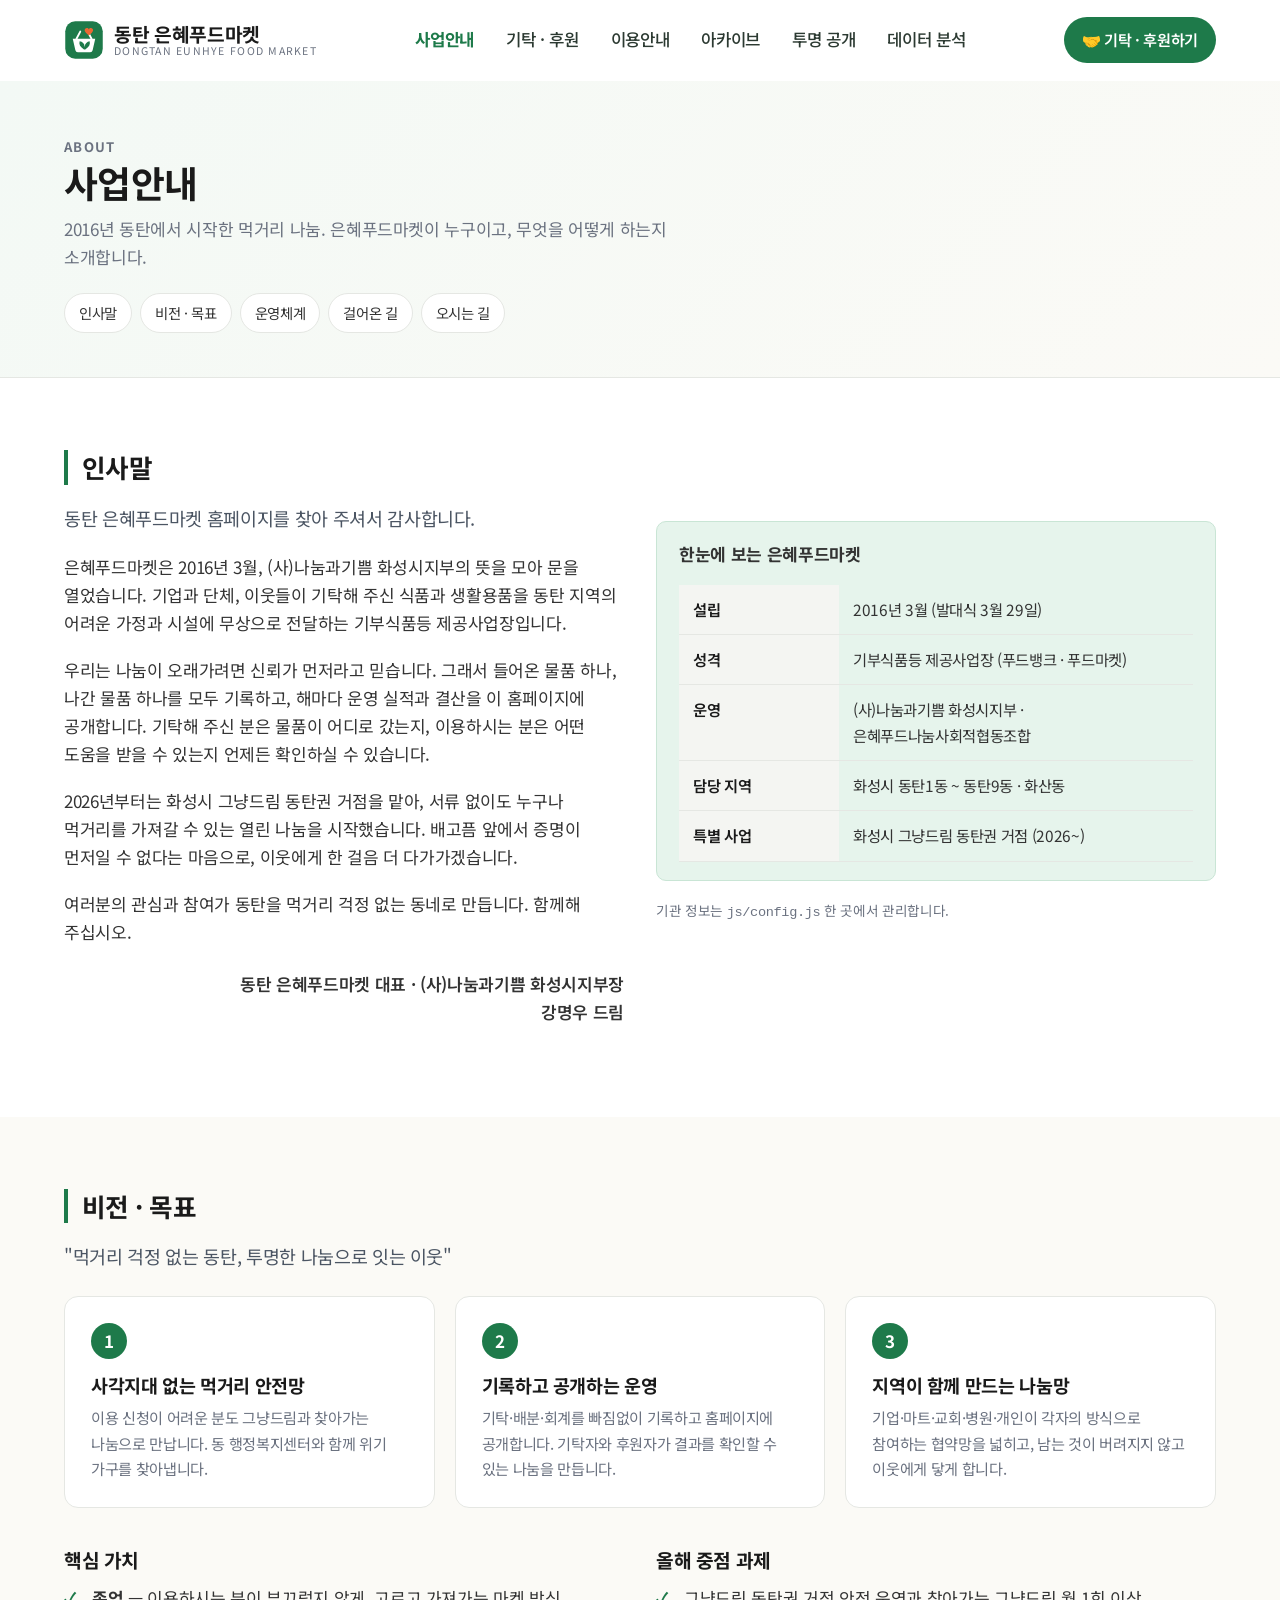
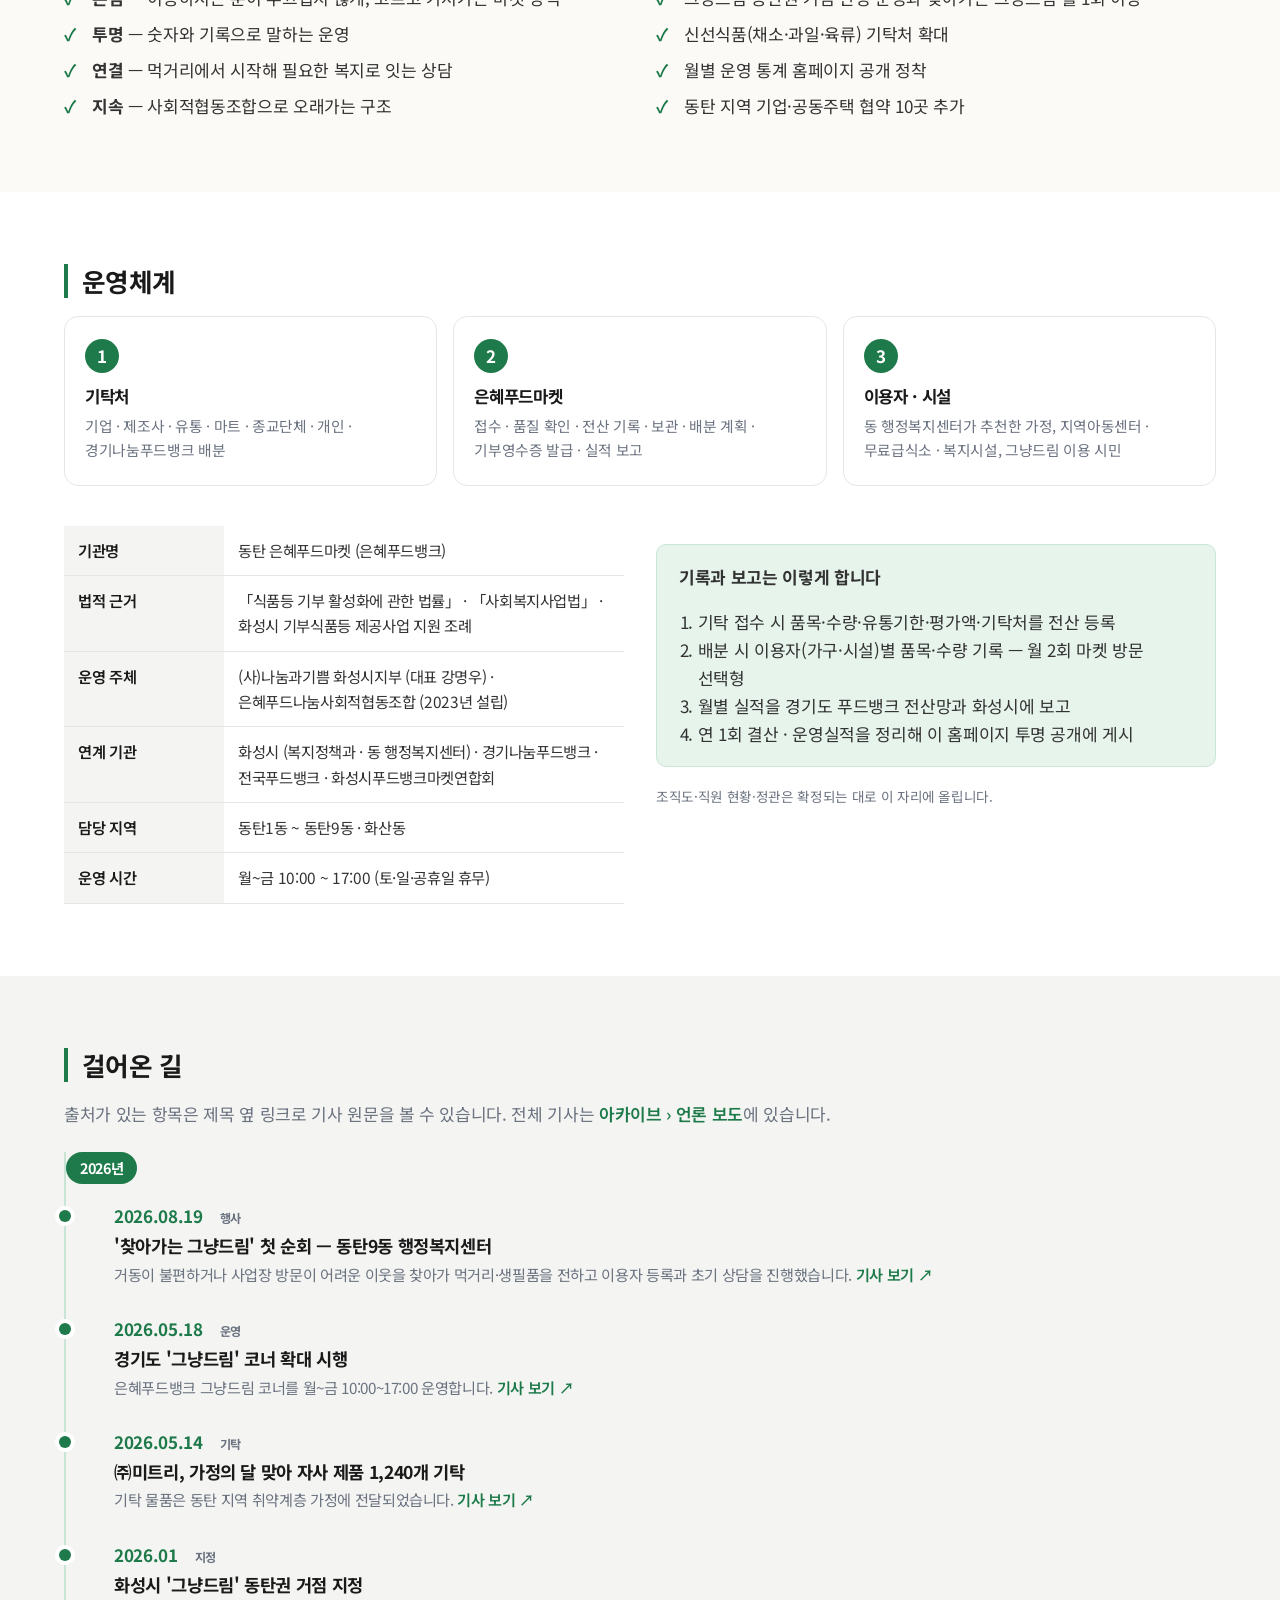
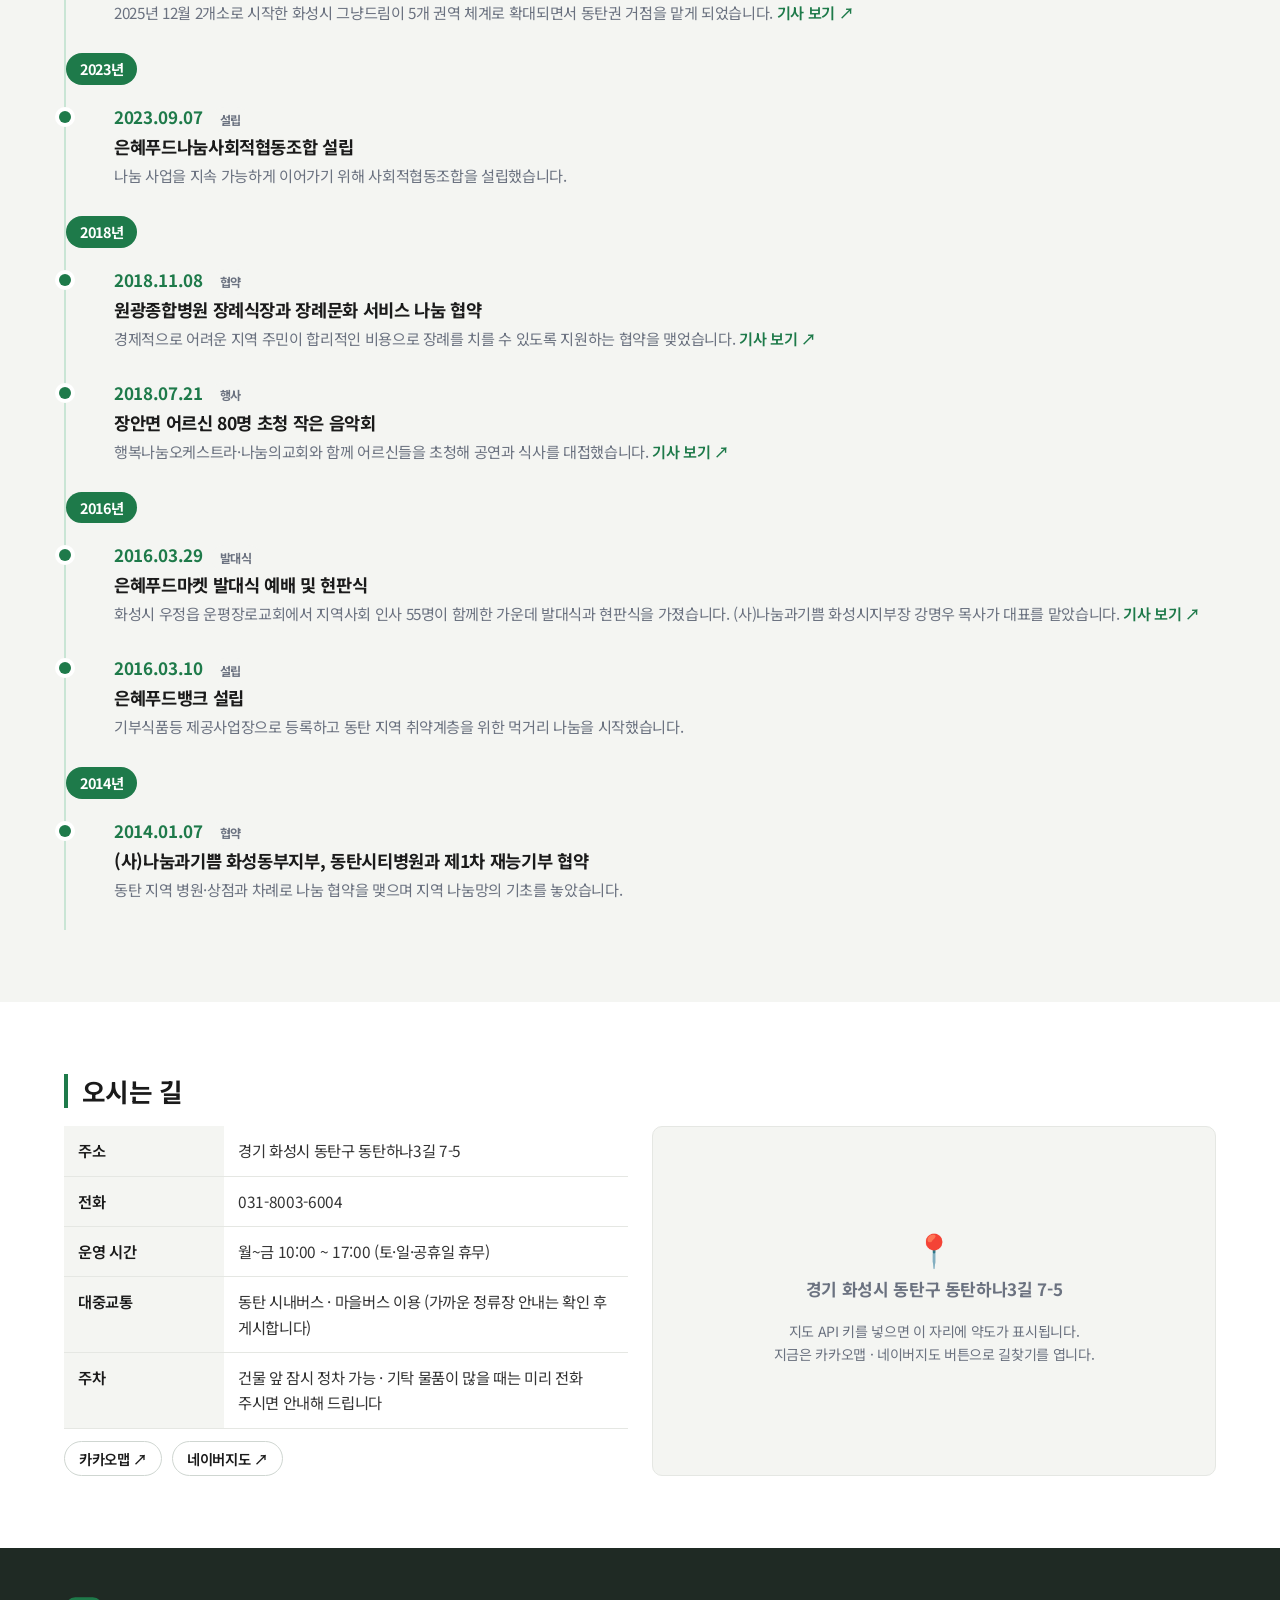
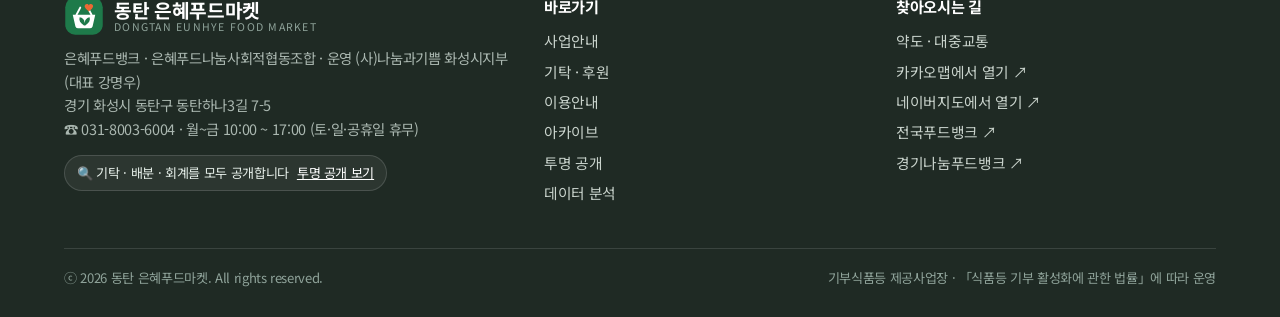
==== about.html @ ce70604f "동탄 은혜푸드마켓 홈페이지 첫 판 — 아카이브 · 투명 공개 · 데이터 분석 광명푸드뱅크마켓센터의 메뉴 구성을 바탕으로 투명성과 신뢰를 앞세워 새로 지었습니다. - 아카이브: 언론" ====
<!DOCTYPE html>
<html lang="ko">
<head>
  <meta charset="UTF-8" />
  <meta name="viewport" content="width=device-width, initial-scale=1.0" />
  <title>사업안내 | 동탄 은혜푸드마켓</title>
  <meta name="description" content="동탄 은혜푸드마켓 인사말, 비전과 목표, 운영체계, 걸어온 길, 오시는 길" />
  <meta name="theme-color" content="#1e7a4a" />
  <link rel="icon" href="images/favicon.svg" type="image/svg+xml" />
  <link rel="preconnect" href="https://fonts.googleapis.com" />
  <link rel="preconnect" href="https://fonts.gstatic.com" crossorigin />
  <link href="https://fonts.googleapis.com/css2?family=Noto+Sans+KR:wght@400;500;700&display=swap" rel="stylesheet" />
  <link rel="stylesheet" href="css/style.css?v=2" />
</head>
<body>
<main id="main">

  <section class="page-hero">
    <div class="ph-inner">
      <p class="ph-eyebrow">ABOUT</p>
      <h1>사업안내</h1>
      <p>2016년 동탄에서 시작한 먹거리 나눔. 은혜푸드마켓이 누구이고, 무엇을 어떻게 하는지 소개합니다.</p>
      <nav class="ph-tabs" aria-label="사업안내 하위 메뉴">
        <a href="#greeting">인사말</a><a href="#vision">비전 · 목표</a><a href="#system">운영체계</a><a href="#history">걸어온 길</a><a href="#directions">오시는 길</a>
      </nav>
    </div>
  </section>

  <!-- 인사말 -->
  <section class="block" id="greeting">
    <div class="container">
      <h2 class="section-title">인사말</h2>
      <div class="two-col">
        <div class="prose">
          <p class="lead">동탄 은혜푸드마켓 홈페이지를 찾아 주셔서 감사합니다.</p>
          <p>은혜푸드마켓은 2016년 3월, (사)나눔과기쁨 화성시지부의 뜻을 모아 문을 열었습니다. 기업과 단체, 이웃들이 기탁해 주신 식품과 생활용품을 동탄 지역의 어려운 가정과 시설에 무상으로 전달하는 기부식품등 제공사업장입니다.</p>
          <p>우리는 나눔이 오래가려면 신뢰가 먼저라고 믿습니다. 그래서 들어온 물품 하나, 나간 물품 하나를 모두 기록하고, 해마다 운영 실적과 결산을 이 홈페이지에 공개합니다. 기탁해 주신 분은 물품이 어디로 갔는지, 이용하시는 분은 어떤 도움을 받을 수 있는지 언제든 확인하실 수 있습니다.</p>
          <p>2026년부터는 화성시 그냥드림 동탄권 거점을 맡아, 서류 없이도 누구나 먹거리를 가져갈 수 있는 열린 나눔을 시작했습니다. 배고픔 앞에서 증명이 먼저일 수 없다는 마음으로, 이웃에게 한 걸음 더 다가가겠습니다.</p>
          <p>여러분의 관심과 참여가 동탄을 먹거리 걱정 없는 동네로 만듭니다. 함께해 주십시오.</p>
          <p class="sign">동탄 은혜푸드마켓 대표 · (사)나눔과기쁨 화성시지부장<br />강명우 드림</p>
        </div>
        <div>
          <div class="callout">
            <p><b>한눈에 보는 은혜푸드마켓</b></p>
            <table class="info-table">
              <tr><th>설립</th><td>2016년 3월 (발대식 3월 29일)</td></tr>
              <tr><th>성격</th><td>기부식품등 제공사업장 (푸드뱅크 · 푸드마켓)</td></tr>
              <tr><th>운영</th><td>(사)나눔과기쁨 화성시지부 · 은혜푸드나눔사회적협동조합</td></tr>
              <tr><th>담당 지역</th><td>화성시 동탄1동 ~ 동탄9동 · 화산동</td></tr>
              <tr><th>특별 사업</th><td>화성시 그냥드림 동탄권 거점 (2026~)</td></tr>
            </table>
          </div>
          <p class="hint">기관 정보는 <code>js/config.js</code> 한 곳에서 관리합니다.</p>
        </div>
      </div>
    </div>
  </section>

  <!-- 비전 · 목표 -->
  <section class="block bg-cream" id="vision">
    <div class="container">
      <h2 class="section-title">비전 · 목표</h2>
      <p class="lead" style="max-width:760px">"먹거리 걱정 없는 동탄, 투명한 나눔으로 잇는 이웃"</p>
      <div class="principles mt-3">
        <div class="principle"><span class="p-num">1</span><h3>사각지대 없는 먹거리 안전망</h3><p>이용 신청이 어려운 분도 그냥드림과 찾아가는 나눔으로 만납니다. 동 행정복지센터와 함께 위기 가구를 찾아냅니다.</p></div>
        <div class="principle"><span class="p-num">2</span><h3>기록하고 공개하는 운영</h3><p>기탁·배분·회계를 빠짐없이 기록하고 홈페이지에 공개합니다. 기탁자와 후원자가 결과를 확인할 수 있는 나눔을 만듭니다.</p></div>
        <div class="principle"><span class="p-num">3</span><h3>지역이 함께 만드는 나눔망</h3><p>기업·마트·교회·병원·개인이 각자의 방식으로 참여하는 협약망을 넓히고, 남는 것이 버려지지 않고 이웃에게 닿게 합니다.</p></div>
      </div>
      <div class="two-col mt-4">
        <div>
          <h3 style="font-size:1.2rem;margin-bottom:10px">핵심 가치</h3>
          <ul class="check-list">
            <li><b>존엄</b> — 이용하시는 분이 부끄럽지 않게, 고르고 가져가는 마켓 방식</li>
            <li><b>투명</b> — 숫자와 기록으로 말하는 운영</li>
            <li><b>연결</b> — 먹거리에서 시작해 필요한 복지로 잇는 상담</li>
            <li><b>지속</b> — 사회적협동조합으로 오래가는 구조</li>
          </ul>
        </div>
        <div>
          <h3 style="font-size:1.2rem;margin-bottom:10px">올해 중점 과제</h3>
          <ul class="check-list">
            <li>그냥드림 동탄권 거점 안정 운영과 찾아가는 그냥드림 월 1회 이상</li>
            <li>신선식품(채소·과일·육류) 기탁처 확대</li>
            <li>월별 운영 통계 홈페이지 공개 정착</li>
            <li>동탄 지역 기업·공동주택 협약 10곳 추가</li>
          </ul>
        </div>
      </div>
    </div>
  </section>

  <!-- 운영체계 -->
  <section class="block" id="system">
    <div class="container">
      <h2 class="section-title">운영체계</h2>
      <div class="steps" style="grid-template-columns:repeat(3,1fr)">
        <div class="step"><h3>기탁처</h3><p>기업 · 제조사 · 유통 · 마트 · 종교단체 · 개인 · 경기나눔푸드뱅크 배분</p></div>
        <div class="step"><h3>은혜푸드마켓</h3><p>접수 · 품질 확인 · 전산 기록 · 보관 · 배분 계획 · 기부영수증 발급 · 실적 보고</p></div>
        <div class="step"><h3>이용자 · 시설</h3><p>동 행정복지센터가 추천한 가정, 지역아동센터 · 무료급식소 · 복지시설, 그냥드림 이용 시민</p></div>
      </div>
      <div class="two-col mt-4">
        <table class="info-table">
          <tr><th>기관명</th><td>동탄 은혜푸드마켓 (은혜푸드뱅크)</td></tr>
          <tr><th>법적 근거</th><td>「식품등 기부 활성화에 관한 법률」 · 「사회복지사업법」 · 화성시 기부식품등 제공사업 지원 조례</td></tr>
          <tr><th>운영 주체</th><td>(사)나눔과기쁨 화성시지부 (대표 강명우) · 은혜푸드나눔사회적협동조합 (2023년 설립)</td></tr>
          <tr><th>연계 기관</th><td>화성시 (복지정책과 · 동 행정복지센터) · 경기나눔푸드뱅크 · 전국푸드뱅크 · 화성시푸드뱅크마켓연합회</td></tr>
          <tr><th>담당 지역</th><td>동탄1동 ~ 동탄9동 · 화산동</td></tr>
          <tr><th>운영 시간</th><td>월~금 10:00 ~ 17:00 (토·일·공휴일 휴무)</td></tr>
        </table>
        <div>
          <div class="callout">
            <p><b>기록과 보고는 이렇게 합니다</b></p>
            <ol style="margin:0 0 0 1.1em">
              <li>기탁 접수 시 품목·수량·유통기한·평가액·기탁처를 전산 등록</li>
              <li>배분 시 이용자(가구·시설)별 품목·수량 기록 — 월 2회 마켓 방문 선택형</li>
              <li>월별 실적을 경기도 푸드뱅크 전산망과 화성시에 보고</li>
              <li>연 1회 결산 · 운영실적을 정리해 이 홈페이지 <a href="transparency.html">투명 공개</a>에 게시</li>
            </ol>
          </div>
          <p class="hint">조직도·직원 현황·정관은 확정되는 대로 이 자리에 올립니다.</p>
        </div>
      </div>
    </div>
  </section>

  <!-- 걸어온 길 -->
  <section class="block bg-gray" id="history">
    <div class="container">
      <h2 class="section-title">걸어온 길</h2>
      <p class="muted">출처가 있는 항목은 제목 옆 링크로 기사 원문을 볼 수 있습니다. 전체 기사는 <a href="archive.html#press" style="color:var(--green);font-weight:600">아카이브 › 언론 보도</a>에 있습니다.</p>
      <ul class="timeline mt-3" id="historyList"></ul>
    </div>
  </section>

  <!-- 오시는 길 -->
  <section class="block" id="directions">
    <div class="container">
      <h2 class="section-title">오시는 길</h2>
      <div class="contact-grid">
        <div>
          <table class="info-table">
            <tr><th>주소</th><td id="dAddress"></td></tr>
            <tr><th>전화</th><td id="dPhone"></td></tr>
            <tr><th>운영 시간</th><td id="dHours"></td></tr>
            <tr><th>대중교통</th><td>동탄 시내버스 · 마을버스 이용 (가까운 정류장 안내는 확인 후 게시합니다)</td></tr>
            <tr><th>주차</th><td>건물 앞 잠시 정차 가능 · 기탁 물품이 많을 때는 미리 전화 주시면 안내해 드립니다</td></tr>
          </table>
          <div class="map-links" id="mapLinks"></div>
        </div>
        <div class="map-placeholder" id="mapBox"></div>
      </div>
    </div>
  </section>

</main>

<script src="js/config.js?v=2"></script>
<script src="js/layout.js?v=2"></script>
<script src="data/history.js?v=2"></script>
<script>
(function () {
  var esc = EFM.esc, O = window.ORG;
  /* 연혁 — 해마다 묶어서 */
  var items = (window.HISTORY || []).slice().sort(function (a, b) { return a.date < b.date ? 1 : -1; });
  var html = "", year = "";
  items.forEach(function (h) {
    var y = h.date.slice(0, 4);
    if (y !== year) { year = y; html += '<li class="t-year"><span>' + y + "년</span></li>"; }
    html += '<li><span class="t-date">' + esc(EFM.fmtDate(h.date)) + '</span><span class="badge t-tag">' + esc(h.tag) + "</span><h3>" + esc(h.title) + "</h3><p>" + esc(h.desc) +
      (h.link ? ' <a href="' + esc(h.link) + '" target="_blank" rel="noopener">기사 보기 ↗</a>' : "") + "</p></li>";
  });
  document.getElementById("historyList").innerHTML = html;
  /* 오시는 길 */
  document.getElementById("dAddress").textContent = O.address;
  document.getElementById("dPhone").innerHTML = '<a href="tel:' + esc(O.phone.replace(/-/g, "")) + '">' + esc(O.phone) + "</a>";
  document.getElementById("dHours").textContent = O.hours + " (" + O.hoursNote + ")";
  document.getElementById("mapLinks").innerHTML = '<a class="btn btn-outline btn-sm" href="' + esc(O.mapKakao) + '" target="_blank" rel="noopener">카카오맵 ↗</a><a class="btn btn-outline btn-sm" href="' + esc(O.mapNaver) + '" target="_blank" rel="noopener">네이버지도 ↗</a>';
  document.getElementById("mapBox").innerHTML = "<div><p style='font-size:2rem;margin:0'>📍</p><p><b>" + esc(O.address) + "</b></p><p class='small'>지도 API 키를 넣으면 이 자리에 약도가 표시됩니다.<br>지금은 카카오맵 · 네이버지도 버튼으로 길찾기를 엽니다.</p></div>";
})();
</script>
</body>
</html>
---- css/style.css ----
/* ============================================================
   동탄 은혜푸드마켓 — 공통 스타일
   ------------------------------------------------------------
   설계 방향: "투명성과 신뢰"
    · 서체 Noto Sans KR 한 가지, 본문 17px / 1.65, 자간 -0.02em
    · 브랜드 녹색(#1e7a4a)은 신뢰·먹거리·성장, 주황(#eb6834)은 온기·나눔의 강조색
    · 배경은 흰색 → 미색(cream) → 연녹색 띠를 번갈아 두어 섹션을 나눈다
    · 숫자는 항상 출처·기준일과 함께 보여 준다 (투명성 원칙)
   ============================================================ */

:root{
  --green:#1e7a4a;
  --green-dark:#145a36;
  --green-soft:#e6f4ec;
  --green-line:#c9e5d5;
  --orange:#eb6834;
  --orange-soft:#fdeee6;
  --cream:#fbfaf6;
  --paper:#ffffff;
  --gray:#f4f5f2;
  --dark:#1f2a24;
  --ink:#1a1a1a;
  --body:#333333;
  --muted:#6b7280;
  --line:#e5e7e3;
  --radius:10px;
  --maxw:1200px;
  --header-h:80px;
  --shadow:0 6px 24px rgba(20,40,30,.08);
}

*{box-sizing:border-box}
html{-webkit-text-size-adjust:100%;scroll-behavior:smooth}
body{
  margin:0;
  font-family:"Noto Sans KR",-apple-system,BlinkMacSystemFont,"Malgun Gothic",sans-serif;
  font-size:17px;line-height:1.65;letter-spacing:-.02em;
  color:var(--body);background:var(--paper);word-break:keep-all;
  padding-top:var(--header-h);
}
img{max-width:100%;display:block}
a{color:inherit;text-decoration:none}
button,input,select,textarea{font-family:inherit;letter-spacing:inherit;font-size:inherit}
h1,h2,h3,h4{margin:0;color:var(--ink);font-weight:700;line-height:1.35;letter-spacing:-.02em}
p{margin:0 0 1em}
ul,ol{margin:0 0 1em 1.2em;padding:0}
table{border-collapse:collapse;width:100%}
.container{width:100%;max-width:var(--maxw);margin:0 auto;padding:0 24px}
.narrow{max-width:860px}
.skip{position:absolute;left:-999px;top:0;background:var(--green);color:#fff;padding:8px 12px;z-index:999}
.skip:focus{left:8px;top:8px}
body.menu-lock{overflow:hidden}

/* 배경 띠 */
.bg-cream{background:var(--cream)}
.bg-gray{background:var(--gray)}
.bg-green-soft{background:var(--green-soft)}
.bg-dark{background:var(--dark);color:#e9efe9}
.bg-dark h2,.bg-dark h3{color:#fff}

.block{padding:72px 0}
@media (max-width:760px){ .block{padding:48px 0} }

/* ============ 헤더 ============ */
#header{position:fixed;top:0;left:0;right:0;z-index:100;background:rgba(255,255,255,.96);backdrop-filter:blur(6px);border-bottom:1px solid transparent;transition:border-color .2s,box-shadow .2s}
#header.scrolled{border-bottom-color:var(--line);box-shadow:0 2px 12px rgba(0,0,0,.04)}
.nav-inner{max-width:var(--maxw);margin:0 auto;padding:0 24px;height:var(--header-h);display:flex;align-items:center;gap:24px}
.logo{display:flex;align-items:center;gap:10px;flex:0 0 auto}
.logo-mark{height:40px;width:40px;display:block}
.logo-text{display:flex;flex-direction:column;line-height:1.15}
.logo-kr{font-size:1.2rem;font-weight:700;color:var(--ink);white-space:nowrap}
.logo-en{font-size:.66rem;letter-spacing:.12em;color:var(--muted)}
.nav-menu{display:flex;align-items:center;gap:0;margin:0 auto}
.nav-item{position:relative}
.nav-item>a{display:block;padding:10px 16px;font-size:1.05rem;font-weight:500;color:#2c3a32;white-space:nowrap;transition:color .16s}
.nav-item>a:hover,.nav-item>a.active{color:var(--green)}
.nav-item>a.active{font-weight:700}
.nav-dropdown{position:absolute;left:50%;top:100%;transform:translateX(-50%) translateY(6px);opacity:0;pointer-events:none;transition:opacity .15s,transform .15s;padding-top:6px}
.nav-item:hover .nav-dropdown,.nav-item:focus-within .nav-dropdown{opacity:1;pointer-events:auto;transform:translateX(-50%) translateY(0)}
.nav-dropdown-inner{background:#fff;border:1px solid var(--line);border-radius:var(--radius);box-shadow:var(--shadow);min-width:170px;padding:8px}
.nav-dropdown-inner a{display:block;padding:8px 12px;border-radius:6px;font-size:.95rem;color:var(--body);white-space:nowrap}
.nav-dropdown-inner a:hover{background:var(--green-soft);color:var(--green-dark)}
.nav-cta{flex:0 0 auto;display:inline-flex;align-items:center;gap:8px;background:var(--green);color:#fff;padding:10px 18px;border-radius:999px;font-weight:600;font-size:.95rem;transition:background .16s}
.nav-cta:hover{background:var(--green-dark)}
@media (max-width:1200px){
  .nav-inner{gap:14px}
  .nav-item>a{padding:10px 11px;font-size:.98rem}
  .nav-cta{padding:9px 14px;font-size:.88rem}
}
@media (max-width:1100px){ .nav-cta{display:none} }
.nav-toggle{display:none;background:none;border:0;padding:8px;cursor:pointer;margin-left:auto}
.nav-toggle span{display:block;width:24px;height:2px;background:var(--ink);margin:5px 0;transition:transform .2s,opacity .2s}
@media (max-width:1000px){
  :root{--header-h:64px}
  .nav-menu,.nav-cta{display:none}
  .nav-toggle{display:block}
  .logo-mark{height:34px;width:34px}
  .logo-kr{font-size:1.08rem}
}
/* 모바일 메뉴 */
.mobile-menu{position:fixed;inset:var(--header-h) 0 0 0;background:#fff;z-index:99;overflow:auto;padding:16px 24px 40px;display:none}
.mobile-menu.open{display:block}
.mobile-menu .mm-group{border-bottom:1px solid var(--line);padding:12px 0}
.mobile-menu .mm-group>a{display:block;font-size:1.15rem;font-weight:700;color:var(--ink);padding:6px 0}
.mobile-menu .mm-sub{display:flex;flex-wrap:wrap;gap:6px 14px;padding:4px 0 6px}
.mobile-menu .mm-sub a{color:var(--muted);font-size:.95rem}
.mobile-menu .mm-cta{display:block;text-align:center;background:var(--green);color:#fff;padding:14px;border-radius:var(--radius);font-weight:700;margin-top:20px}
.nav-toggle.open span:nth-child(1){transform:translateY(7px) rotate(45deg)}
.nav-toggle.open span:nth-child(2){opacity:0}
.nav-toggle.open span:nth-child(3){transform:translateY(-7px) rotate(-45deg)}

/* ============ 히어로 (첫 화면) ============ */
.hero{position:relative;background:linear-gradient(135deg,#f3f9f5 0%,#fbfaf6 60%,#fdf3ec 100%);overflow:hidden}
.hero::before{content:"";position:absolute;right:-120px;top:-120px;width:520px;height:520px;border-radius:50%;background:radial-gradient(circle,rgba(30,122,74,.12),rgba(30,122,74,0) 70%)}
.hero::after{content:"";position:absolute;left:-160px;bottom:-200px;width:520px;height:520px;border-radius:50%;background:radial-gradient(circle,rgba(235,104,52,.10),rgba(235,104,52,0) 70%)}
.hero-inner{position:relative;max-width:var(--maxw);margin:0 auto;padding:84px 24px 64px;display:grid;grid-template-columns:1.15fr .85fr;gap:48px;align-items:center}
.hero-eyebrow{display:inline-flex;align-items:center;gap:8px;background:#fff;border:1px solid var(--green-line);color:var(--green-dark);font-size:.86rem;font-weight:600;padding:6px 12px;border-radius:999px;margin-bottom:18px}
.hero-eyebrow i{width:8px;height:8px;border-radius:50%;background:var(--green);display:inline-block}
.hero h1{font-size:2.9rem;line-height:1.25;margin-bottom:18px}
.hero h1 em{font-style:normal;color:var(--green)}
.hero-lead{font-size:1.15rem;color:#4b5563;max-width:560px;margin-bottom:28px}
.hero-actions{display:flex;flex-wrap:wrap;gap:12px}
.btn{display:inline-flex;align-items:center;justify-content:center;gap:8px;padding:13px 22px;border-radius:999px;font-weight:600;border:1px solid transparent;cursor:pointer;transition:background .16s,color .16s,border-color .16s;line-height:1.2}
.btn-primary{background:var(--green);color:#fff}
.btn-primary:hover{background:var(--green-dark)}
.btn-outline{background:#fff;border-color:#cfd6d1;color:var(--ink)}
.btn-outline:hover{border-color:var(--green);color:var(--green)}
.btn-orange{background:var(--orange);color:#fff}
.btn-orange:hover{background:#d5561f}
.btn-sm{padding:8px 14px;font-size:.9rem}
.btn-ghost{background:transparent;border-color:var(--line);color:var(--body)}
.btn-ghost:hover{background:var(--gray)}
.btn[disabled]{opacity:.5;cursor:not-allowed}

/* 히어로 오른쪽 — 신뢰 카드 */
.trust-card{background:#fff;border:1px solid var(--line);border-radius:16px;box-shadow:var(--shadow);padding:26px 28px}
.trust-card h3{font-size:1.05rem;color:var(--muted);font-weight:500;margin-bottom:14px}
.trust-card .tc-row{display:flex;align-items:baseline;justify-content:space-between;padding:12px 0;border-top:1px solid var(--line)}
.trust-card .tc-row:first-of-type{border-top:0}
.tc-label{color:var(--body)}
.tc-val{font-size:1.5rem;font-weight:700;color:var(--ink);font-variant-numeric:tabular-nums}
.tc-val small{font-size:.9rem;font-weight:500;color:var(--muted);margin-left:2px}
.tc-foot{margin-top:12px;font-size:.82rem;color:var(--muted)}
.tc-foot a{color:var(--green);font-weight:600}
@media (max-width:900px){
  .hero-inner{grid-template-columns:1fr;padding:56px 24px 48px;gap:32px}
  .hero h1{font-size:2.1rem}
}

/* 히어로 아래 바로가기 줄 */
.quick-strip{position:relative;z-index:2;margin-top:-28px}
.quick-strip .container{display:grid;grid-template-columns:repeat(5,1fr);gap:12px}
.qs-card{background:#fff;border:1px solid var(--line);border-radius:12px;padding:18px 16px;box-shadow:var(--shadow);transition:transform .16s,border-color .16s}
.qs-card:hover{transform:translateY(-2px);border-color:var(--green-line)}
.qs-icon{font-size:1.5rem;margin-bottom:8px}
.qs-title{display:block;font-weight:700;color:var(--ink)}
.qs-desc{display:block;font-size:.85rem;color:var(--muted)}
@media (max-width:900px){ .quick-strip .container{grid-template-columns:repeat(2,1fr)} .quick-strip .container>a:last-child{grid-column:span 2} }

/* ============ 섹션 공통 ============ */
.sec-head{display:flex;align-items:flex-end;justify-content:space-between;gap:24px;margin-bottom:32px}
.sec-head h2{font-size:2rem}
.sec-eyebrow{display:block;color:var(--green);font-size:.86rem;font-weight:700;letter-spacing:.08em;margin-bottom:8px}
.sec-desc{color:var(--muted);margin:8px 0 0;max-width:640px}
.more{flex:0 0 auto;color:var(--green);font-weight:600;white-space:nowrap}
.more::after{content:" ›"}
@media (max-width:760px){ .sec-head{flex-direction:column;align-items:flex-start;gap:8px} .sec-head h2{font-size:1.6rem} }

/* KPI 타일 */
.kpi-row{display:grid;grid-template-columns:repeat(4,1fr);gap:16px}
.kpi{background:#fff;border:1px solid var(--line);border-radius:14px;padding:22px 22px 18px;position:relative}
.kpi .k-label{font-size:.92rem;color:var(--muted);margin-bottom:6px}
.kpi .k-val{font-size:2rem;font-weight:700;color:var(--ink);font-variant-numeric:tabular-nums;line-height:1.15}
.kpi .k-val small{font-size:1rem;font-weight:500;color:var(--muted);margin-left:2px}
.kpi .k-delta{margin-top:8px;font-size:.85rem;color:var(--muted)}
.kpi .k-delta b{color:var(--green);font-weight:600}
.kpi .k-delta b.down{color:var(--orange)}
.kpi-accent{border-top:3px solid var(--green)}
@media (max-width:900px){ .kpi-row{grid-template-columns:repeat(2,1fr)} }
@media (max-width:480px){ .kpi-row{grid-template-columns:1fr} }

/* 카드 그리드 */
.cards{display:grid;grid-template-columns:repeat(3,1fr);gap:20px}
.card{background:#fff;border:1px solid var(--line);border-radius:var(--radius);overflow:hidden;display:flex;flex-direction:column;transition:transform .16s,box-shadow .16s}
.card:hover{transform:translateY(-3px);box-shadow:var(--shadow)}
.card-thumb{aspect-ratio:16/10;background:linear-gradient(135deg,var(--green-soft),#fff);display:flex;align-items:center;justify-content:center;color:var(--green);font-size:2.2rem}
.card-body{padding:18px 20px 20px;flex:1;display:flex;flex-direction:column}
.card-tag{display:inline-block;font-size:.78rem;font-weight:700;color:var(--green);margin-bottom:6px}
.card h3{font-size:1.08rem;margin-bottom:6px}
.card .desc{font-size:.92rem;color:var(--muted);margin:0 0 12px;display:-webkit-box;-webkit-line-clamp:2;-webkit-box-orient:vertical;overflow:hidden}
.card .meta{margin-top:auto;font-size:.82rem;color:var(--muted);display:flex;gap:10px;flex-wrap:wrap}
@media (max-width:900px){ .cards{grid-template-columns:repeat(2,1fr)} }
@media (max-width:600px){ .cards{grid-template-columns:1fr} }

/* 배지 */
.badge{display:inline-block;font-size:.76rem;font-weight:700;padding:3px 9px;border-radius:999px;background:var(--gray);color:var(--muted);vertical-align:middle}
.badge-press{background:#e8f0fb;color:#1c5cab}
.badge-activity{background:var(--green-soft);color:var(--green-dark)}
.badge-report{background:var(--orange-soft);color:#b8471a}
.badge-notice{background:#f1eefb;color:#4a3aa7}
.badge-sample{background:#fff4cc;color:#8a5a00}

/* 투명성 원칙 띠 */
.principles{display:grid;grid-template-columns:repeat(3,1fr);gap:20px}
.principle{background:#fff;border:1px solid var(--line);border-radius:14px;padding:26px}
.principle .p-num{display:inline-flex;width:36px;height:36px;border-radius:50%;background:var(--green);color:#fff;align-items:center;justify-content:center;font-weight:700;margin-bottom:14px}
.principle h3{font-size:1.15rem;margin-bottom:8px}
.principle p{color:var(--muted);font-size:.95rem;margin:0}
@media (max-width:800px){ .principles{grid-template-columns:1fr} }

/* 소식 목록 (첫 화면) */
.news-grid{display:grid;grid-template-columns:1fr 1fr;gap:28px}
.news-list{list-style:none;margin:0;padding:0}
.news-list li{border-top:1px solid var(--line);padding:14px 0}
.news-list li:first-child{border-top:0;padding-top:0}
.news-list a{display:grid;grid-template-columns:1fr auto;gap:12px;align-items:baseline}
.news-list .n-title{font-weight:500;color:var(--ink);display:-webkit-box;-webkit-line-clamp:1;-webkit-box-orient:vertical;overflow:hidden}
.news-list .n-src{font-size:.82rem;color:var(--muted);margin-right:8px}
.news-list .n-date{font-size:.85rem;color:var(--muted);white-space:nowrap;font-variant-numeric:tabular-nums}
@media (max-width:800px){ .news-grid{grid-template-columns:1fr} }

/* ============ 페이지 상단 ============ */
.page-hero{background:linear-gradient(135deg,#f3f9f5,#fbfaf6);border-bottom:1px solid var(--line)}
.ph-inner{max-width:var(--maxw);margin:0 auto;padding:56px 24px 44px}
.ph-eyebrow{color:var(--green);font-weight:700;letter-spacing:.1em;font-size:.82rem;margin-bottom:8px}
.page-hero h1{font-size:2.3rem;margin-bottom:8px}
.page-hero p{color:var(--muted);margin:0;max-width:680px}
.ph-tabs{display:flex;flex-wrap:wrap;gap:8px;margin-top:22px}
.ph-tabs a{background:#fff;border:1px solid var(--line);padding:7px 14px;border-radius:999px;font-size:.9rem;color:var(--body)}
.ph-tabs a:hover,.ph-tabs a.active{border-color:var(--green);color:var(--green);font-weight:600}
@media (max-width:760px){ .page-hero h1{font-size:1.7rem} .ph-inner{padding:36px 24px 28px} }

/* 본문 블록 */
.section-title{font-size:1.6rem;margin-bottom:18px;padding-left:14px;border-left:4px solid var(--green)}
.prose{max-width:820px}
.prose p{margin-bottom:1.1em}
.prose h3{font-size:1.2rem;margin:1.6em 0 .6em}
.lead{font-size:1.15rem;color:#4b5563}
.callout{background:var(--green-soft);border:1px solid var(--green-line);border-radius:var(--radius);padding:18px 22px;margin:18px 0}
.callout.warn{background:#fff8e1;border-color:#f3e2a2}
.callout.orange{background:var(--orange-soft);border-color:#f6cdb8}
.callout p:last-child{margin-bottom:0}
.sign{margin-top:24px;text-align:right;font-weight:600}
.sign small{display:block;font-weight:400;color:var(--muted)}

.two-col{display:grid;grid-template-columns:1fr 1fr;gap:32px;align-items:start}
@media (max-width:820px){ .two-col{grid-template-columns:1fr} }

/* 정보 표 */
.info-table th,.info-table td{padding:12px 14px;border-bottom:1px solid var(--line);text-align:left;vertical-align:top;font-size:.96rem}
.info-table th{width:160px;color:var(--ink);background:var(--gray);font-weight:600}
.data-table{font-size:.93rem}
.data-table th,.data-table td{padding:10px 12px;border-bottom:1px solid var(--line);text-align:left;white-space:nowrap}
.data-table th{background:var(--gray);color:var(--ink);font-weight:600;position:sticky;top:0}
.data-table td.num,.data-table th.num{text-align:right;font-variant-numeric:tabular-nums}
.data-table tfoot td{font-weight:700;background:var(--cream)}
.table-wrap{overflow-x:auto;border:1px solid var(--line);border-radius:var(--radius);background:#fff}
.table-wrap table{min-width:520px}

/* 단계 (이용 방법) */
.steps{display:grid;grid-template-columns:repeat(4,1fr);gap:16px;counter-reset:step}
.step{background:#fff;border:1px solid var(--line);border-radius:14px;padding:22px 20px;position:relative}
.step::before{counter-increment:step;content:counter(step);display:inline-flex;width:34px;height:34px;border-radius:50%;background:var(--green);color:#fff;align-items:center;justify-content:center;font-weight:700;margin-bottom:12px}
.step h3{font-size:1.05rem;margin-bottom:6px}
.step p{font-size:.92rem;color:var(--muted);margin:0}
@media (max-width:900px){ .steps{grid-template-columns:repeat(2,1fr)} }
@media (max-width:520px){ .steps{grid-template-columns:1fr} }

/* 우선순위 목록 */
.rank-list{list-style:none;margin:0;padding:0;display:grid;gap:10px}
.rank-list li{display:grid;grid-template-columns:auto 1fr;gap:14px;align-items:start;background:#fff;border:1px solid var(--line);border-radius:12px;padding:14px 16px}
.rank-list .r-no{display:inline-flex;width:32px;height:32px;border-radius:8px;background:var(--green-soft);color:var(--green-dark);font-weight:700;align-items:center;justify-content:center;font-size:.9rem}
.rank-list b{display:block;color:var(--ink)}
.rank-list span{font-size:.92rem;color:var(--muted)}

/* 체크 목록 */
.check-list{list-style:none;margin:0;padding:0;display:grid;gap:8px}
.check-list li{padding-left:28px;position:relative}
.check-list li::before{content:"✓";position:absolute;left:0;top:0;color:var(--green);font-weight:700}
.x-list li::before{content:"×";color:var(--orange)}

/* 연혁 타임라인 */
.timeline{position:relative;margin:0;padding:0 0 0 28px;list-style:none;border-left:2px solid var(--green-line)}
.timeline li{position:relative;padding:0 0 28px 20px}
.timeline li::before{content:"";position:absolute;left:-35px;top:8px;width:12px;height:12px;border-radius:50%;background:var(--green);box-shadow:0 0 0 4px #fff}
.timeline .t-date{display:inline-block;font-weight:700;color:var(--green);font-variant-numeric:tabular-nums;margin-bottom:4px}
.timeline .t-tag{margin-left:8px}
.timeline h3{font-size:1.1rem;margin-bottom:4px}
.timeline p{color:var(--muted);font-size:.95rem;margin:0}
.timeline p a{color:var(--green);font-weight:600}
.timeline li.t-year{padding:0 0 18px 20px}
.timeline li.t-year::before{display:none}
.timeline li.t-year span{background:var(--green);color:#fff;display:inline-block;padding:4px 14px;border-radius:999px;font-weight:700;font-size:.9rem;margin-left:-48px}

/* ============ 아카이브 게시판 ============ */
.board-tools{display:flex;flex-wrap:wrap;gap:10px;align-items:center;margin-bottom:20px}
.tabs{display:flex;flex-wrap:wrap;gap:6px}
.tab{background:#fff;border:1px solid var(--line);padding:8px 16px;border-radius:999px;cursor:pointer;font-size:.95rem;color:var(--body)}
.tab.active{background:var(--green);border-color:var(--green);color:#fff;font-weight:600}
.tab .cnt{opacity:.7;font-size:.82rem;margin-left:4px}
.board-search{margin-left:auto;display:flex;gap:6px}
.board-search input,.board-search select{border:1px solid var(--line);border-radius:8px;padding:8px 12px;background:#fff;min-width:0}
.board-search input{width:220px}
@media (max-width:700px){ .board-search{margin-left:0;width:100%} .board-search input{flex:1;width:auto} }
.board{list-style:none;margin:0;padding:0;border-top:2px solid var(--ink)}
.board li{border-bottom:1px solid var(--line)}
.board a,.board button.row{display:grid;grid-template-columns:110px 1fr auto;gap:16px;align-items:center;padding:18px 8px;width:100%;background:none;border:0;text-align:left;cursor:pointer;color:inherit}
.board a:hover,.board button.row:hover{background:var(--cream)}
.b-cat{display:flex;flex-direction:column;gap:4px;align-items:flex-start}
.b-title{font-weight:600;color:var(--ink);font-size:1.05rem}
.b-sum{font-size:.9rem;color:var(--muted);margin-top:2px;display:-webkit-box;-webkit-line-clamp:2;-webkit-box-orient:vertical;overflow:hidden}
.b-meta{font-size:.85rem;color:var(--muted);white-space:nowrap;text-align:right;font-variant-numeric:tabular-nums}
.b-meta b{display:block;color:var(--body);font-weight:600}
.b-ext{font-size:.78rem;color:var(--green)}
@media (max-width:700px){ .board a,.board button.row{grid-template-columns:1fr;gap:6px} .b-meta{text-align:left} }
.pager{display:flex;justify-content:center;gap:6px;margin-top:24px;flex-wrap:wrap}
.pager button{border:1px solid var(--line);background:#fff;min-width:38px;height:38px;border-radius:8px;cursor:pointer}
.pager button.active{background:var(--green);border-color:var(--green);color:#fff;font-weight:700}
.pager button[disabled]{opacity:.4;cursor:default}
.empty{padding:48px;text-align:center;color:var(--muted)}

/* 모달 */
.modal-bg{position:fixed;inset:0;background:rgba(0,0,0,.45);z-index:200;display:none;align-items:center;justify-content:center;padding:20px}
.modal-bg.open{display:flex}
.modal{background:#fff;border-radius:16px;max-width:760px;width:100%;max-height:88vh;overflow:auto;padding:32px 34px;position:relative}
.modal .m-close{position:absolute;right:14px;top:12px;background:none;border:0;font-size:1.6rem;cursor:pointer;color:var(--muted)}
.modal h2{font-size:1.4rem;margin:8px 0 6px}
.modal .m-meta{font-size:.88rem;color:var(--muted);margin-bottom:18px}
.modal .m-body p{margin-bottom:1em}
@media (max-width:600px){ .modal{padding:26px 20px} }

/* ============ 차트 카드 ============ */
.chart-grid{display:grid;grid-template-columns:1fr 1fr;gap:20px}
.chart-grid .span2{grid-column:span 2}
@media (max-width:860px){ .chart-grid{grid-template-columns:1fr} .chart-grid .span2{grid-column:span 1} }
.chart-card{background:#fff;border:1px solid var(--line);border-radius:14px;padding:22px 22px 18px}
.chart-card .cc-head{display:flex;align-items:flex-start;justify-content:space-between;gap:12px;margin-bottom:14px}
.chart-card h3{font-size:1.08rem}
.chart-card .cc-sub{font-size:.86rem;color:var(--muted);margin:4px 0 0}
.chart-card .cc-actions{display:flex;gap:6px;flex:0 0 auto}
.chart-card .cc-actions button{border:1px solid var(--line);background:#fff;border-radius:8px;padding:5px 10px;font-size:.82rem;cursor:pointer;color:var(--body)}
.chart-card .cc-actions button.active,.chart-card .cc-actions button:hover{border-color:var(--green);color:var(--green)}
.chart-box{position:relative;height:300px}
.chart-box.tall{height:360px}
.chart-box canvas{max-width:100%}
.chart-table{display:none;max-height:340px;overflow:auto}
.chart-card.show-table .chart-box{display:none}
.chart-card.show-table .chart-table{display:block}
.cc-foot{font-size:.8rem;color:var(--muted);margin:12px 0 0;display:flex;justify-content:space-between;flex-wrap:wrap;gap:6px}
.source-note{font-size:.86rem;color:var(--muted);margin-top:14px}

/* ============ 데이터 분석 ============ */
.dropzone{border:2px dashed #b9c9bf;border-radius:16px;background:var(--cream);padding:48px 24px;text-align:center;transition:border-color .16s,background .16s;cursor:pointer}
.dropzone.over{border-color:var(--green);background:var(--green-soft)}
.dropzone .dz-icon{font-size:2.6rem;margin-bottom:8px}
.dropzone h3{font-size:1.25rem;margin-bottom:6px}
.dropzone p{color:var(--muted);margin:0 0 14px}
.dropzone input{display:none}
.dz-note{font-size:.85rem;color:var(--muted);margin-top:14px}
.analysis{display:none}
.analysis.ready{display:block}
.an-bar{display:flex;flex-wrap:wrap;gap:10px;align-items:center;background:#fff;border:1px solid var(--line);border-radius:12px;padding:12px 16px;margin-bottom:20px}
.an-bar .file-name{font-weight:600;color:var(--ink)}
.an-bar select,.an-bar input{border:1px solid var(--line);border-radius:8px;padding:7px 10px;background:#fff}
.an-bar .spacer{flex:1}
.col-chips{display:flex;flex-wrap:wrap;gap:6px;margin:8px 0 0}
.chip{display:inline-flex;align-items:center;gap:6px;border:1px solid var(--line);border-radius:999px;padding:4px 10px;font-size:.84rem;background:#fff}
.chip i{width:8px;height:8px;border-radius:50%;display:inline-block}
.chip.t-date i{background:#2a78d6}.chip.t-number i{background:#1e7a4a}.chip.t-category i{background:#eb6834}.chip.t-text i{background:#9ca3af}
.summary-grid{display:grid;grid-template-columns:repeat(4,1fr);gap:14px;margin-bottom:24px}
@media (max-width:900px){ .summary-grid{grid-template-columns:repeat(2,1fr)} }
.pivot-controls{display:grid;grid-template-columns:repeat(4,1fr);gap:10px;margin-bottom:14px}
.pivot-controls label{font-size:.82rem;color:var(--muted);display:block;margin-bottom:4px}
.pivot-controls select{width:100%;border:1px solid var(--line);border-radius:8px;padding:8px 10px;background:#fff}
@media (max-width:760px){ .pivot-controls{grid-template-columns:1fr 1fr} }
.privacy-note{display:flex;gap:10px;align-items:flex-start;background:#fff;border:1px solid var(--green-line);border-radius:12px;padding:14px 16px;font-size:.9rem;color:var(--body)}
.privacy-note b{color:var(--green-dark)}
.data-table th.sortable{cursor:pointer}
.data-table th.sortable::after{content:" ⇅";color:#b0b7b3;font-size:.8em}
.data-table th.sorted-asc::after{content:" ▲";color:var(--green)}
.data-table th.sorted-desc::after{content:" ▼";color:var(--green)}
.hint{font-size:.85rem;color:var(--muted)}

/* 지도·연락처 */
.contact-grid{display:grid;grid-template-columns:1fr 1fr;gap:24px}
@media (max-width:820px){ .contact-grid{grid-template-columns:1fr} }
.map-links{display:flex;flex-wrap:wrap;gap:10px;margin-top:12px}
.map-placeholder{background:var(--gray);border:1px solid var(--line);border-radius:var(--radius);min-height:280px;display:flex;align-items:center;justify-content:center;color:var(--muted);text-align:center;padding:24px}

/* ============ 푸터 ============ */
.footer{background:var(--dark);color:#c9d3cc;padding:48px 0 28px;margin-top:0}
.footer-inner{display:grid;grid-template-columns:1.4fr 1fr 1fr;gap:32px}
.footer .logo-kr{color:#fff}
.footer .logo-en{color:#8fa39a}
.footer p{font-size:.9rem;margin:10px 0 0;color:#aab7b0}
.footer h4{color:#fff;font-size:.95rem;margin-bottom:10px}
.footer-nav a{display:block;font-size:.92rem;color:#c9d3cc;padding:3px 0}
.footer-nav a:hover{color:#fff}
.footer-meta{grid-column:1/-1;border-top:1px solid rgba(255,255,255,.12);padding-top:18px;margin-top:8px;font-size:.82rem;color:#8fa39a;display:flex;justify-content:space-between;flex-wrap:wrap;gap:8px}
.footer-badge{display:inline-flex;align-items:center;gap:8px;background:rgba(255,255,255,.06);border:1px solid rgba(255,255,255,.14);border-radius:999px;padding:6px 12px;font-size:.82rem;color:#e6efe9;margin-top:14px}
@media (max-width:820px){ .footer-inner{grid-template-columns:1fr 1fr} .footer-inner>div:first-child{grid-column:1/-1} }

/* 맨 위로 */
#toTop{position:fixed;right:20px;bottom:20px;width:44px;height:44px;border-radius:50%;background:#fff;border:1px solid var(--line);box-shadow:var(--shadow);cursor:pointer;opacity:0;pointer-events:none;transition:opacity .2s;z-index:90;font-size:1.1rem;color:var(--green)}
#toTop.show{opacity:1;pointer-events:auto}

/* 유틸 */
.mt-0{margin-top:0}.mt-1{margin-top:8px}.mt-2{margin-top:16px}.mt-3{margin-top:24px}.mt-4{margin-top:40px}
.mb-2{margin-bottom:16px}.mb-3{margin-bottom:24px}
.muted{color:var(--muted)}
.small{font-size:.88rem}
.center{text-align:center}
.nowrap{white-space:nowrap}
.sr-only{position:absolute;width:1px;height:1px;overflow:hidden;clip:rect(0 0 0 0)}
@media print{ #header,.footer,#toTop,.nav-toggle,.cc-actions{display:none!important} body{padding-top:0} }
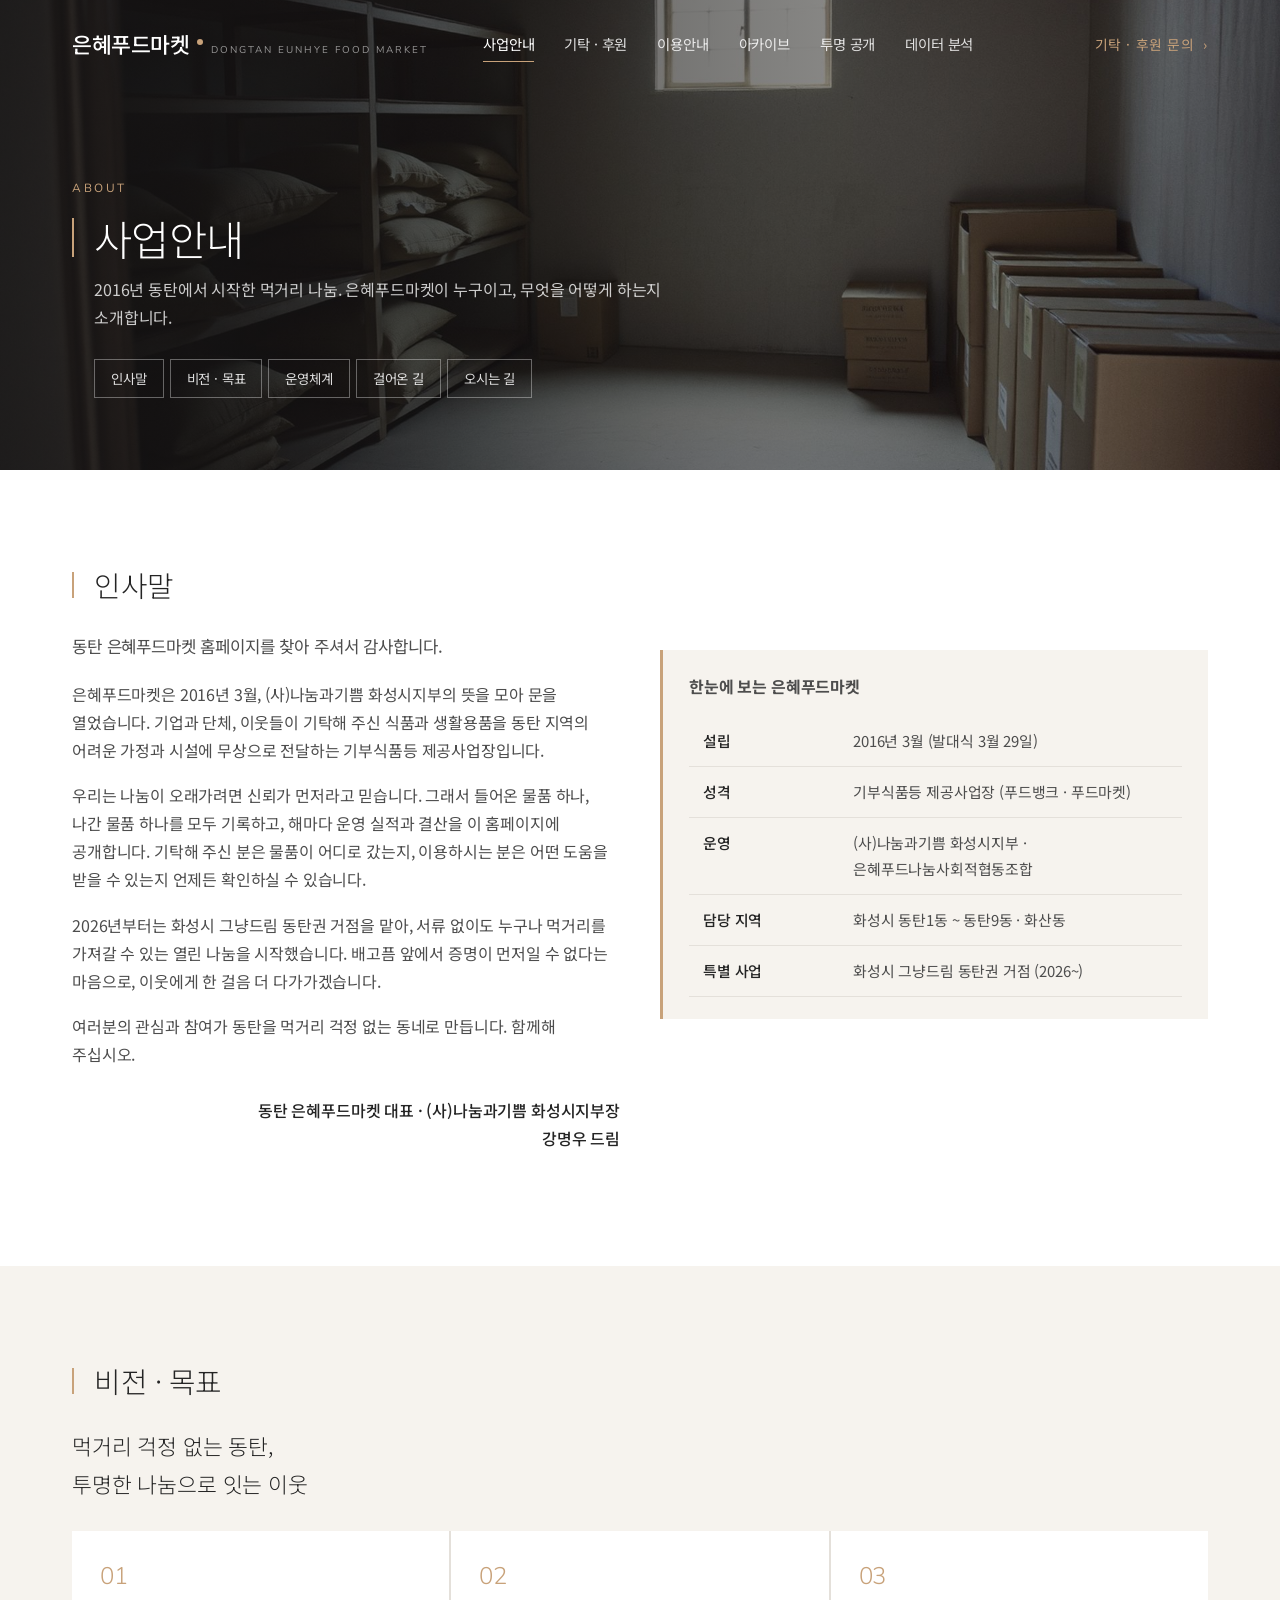
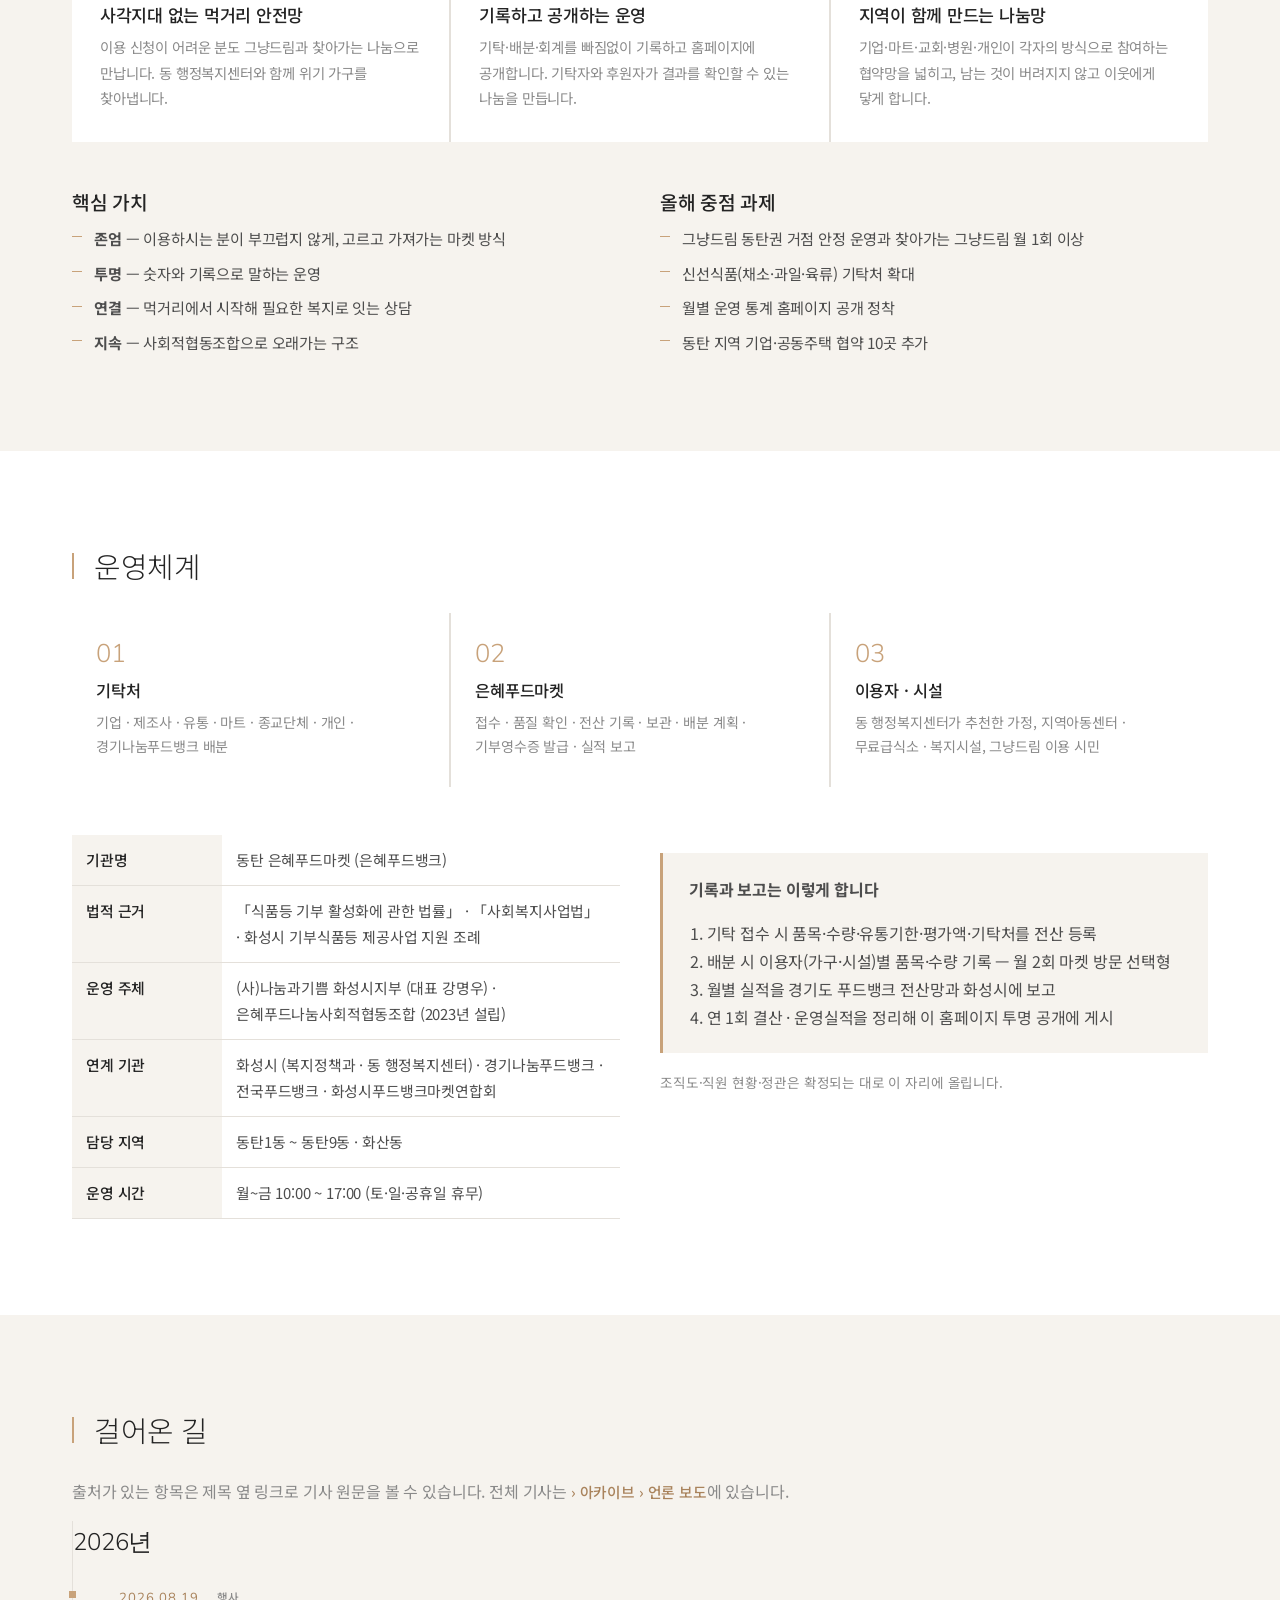
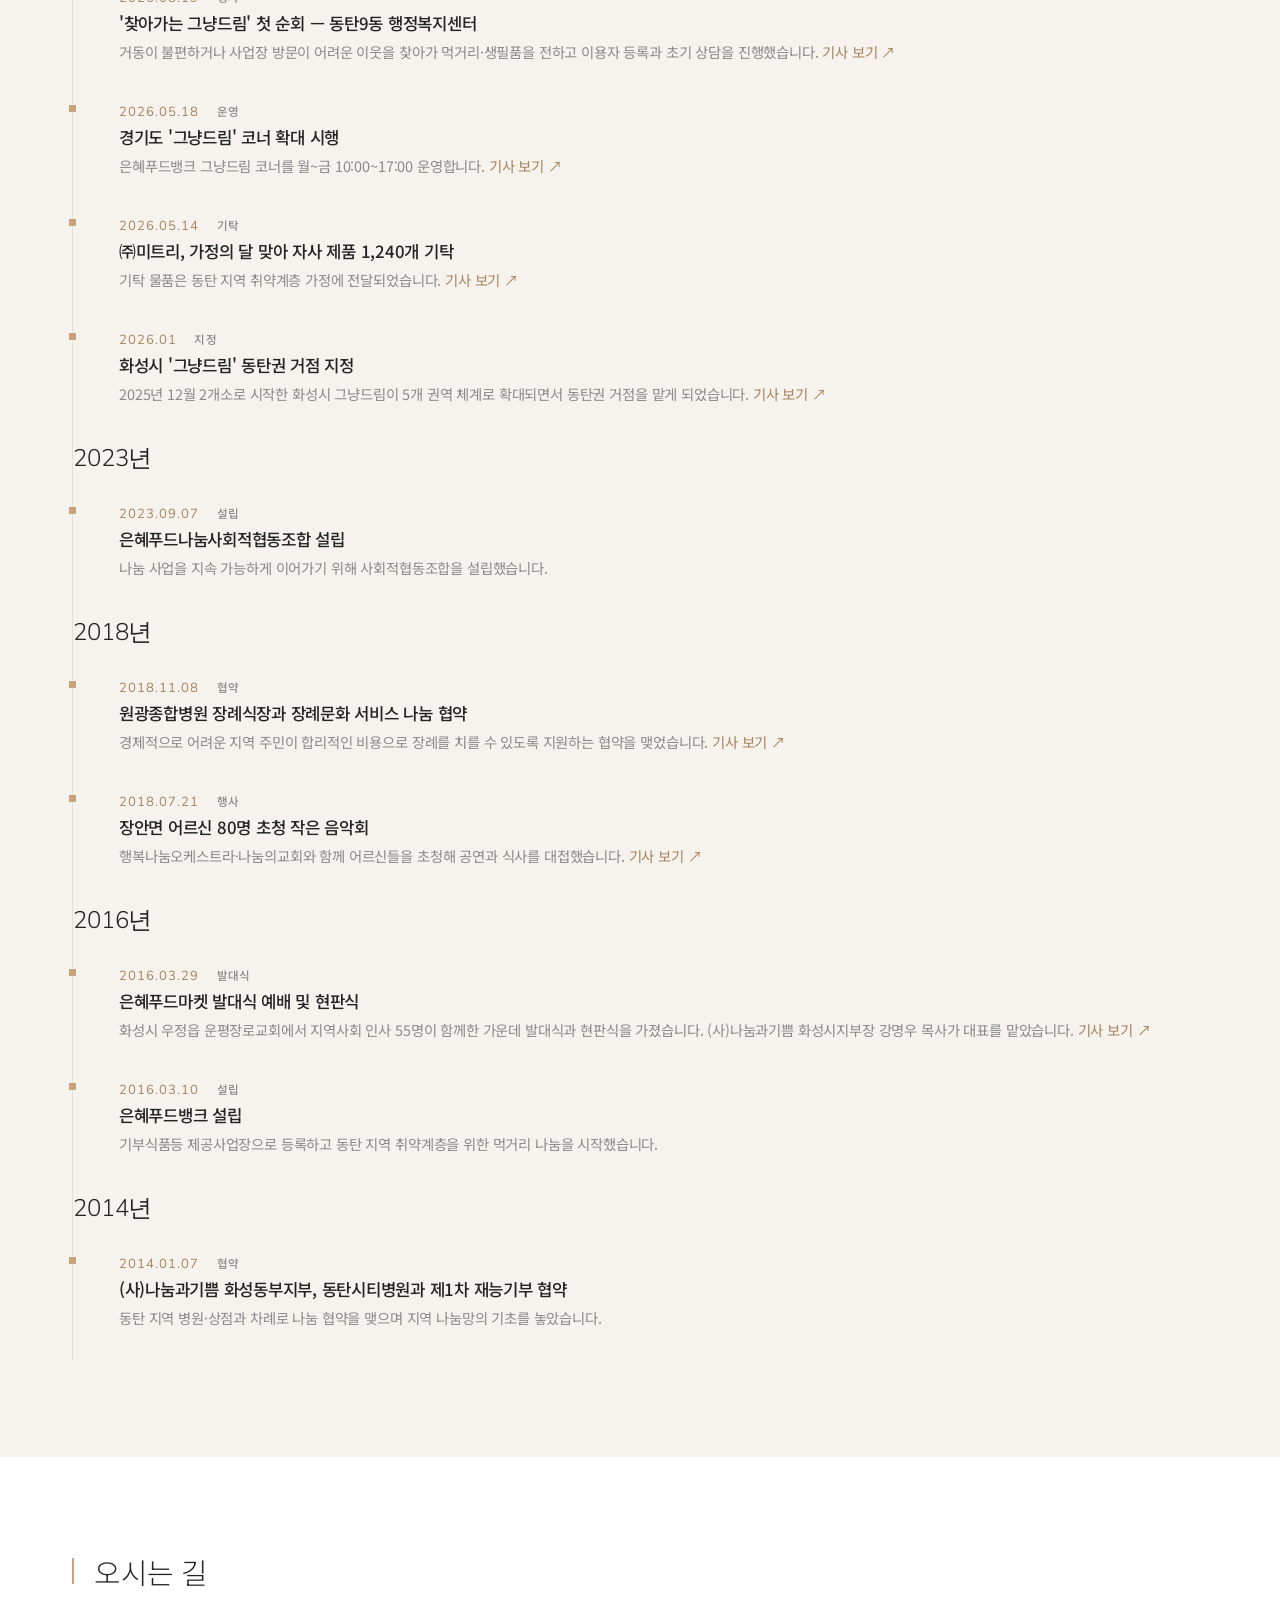
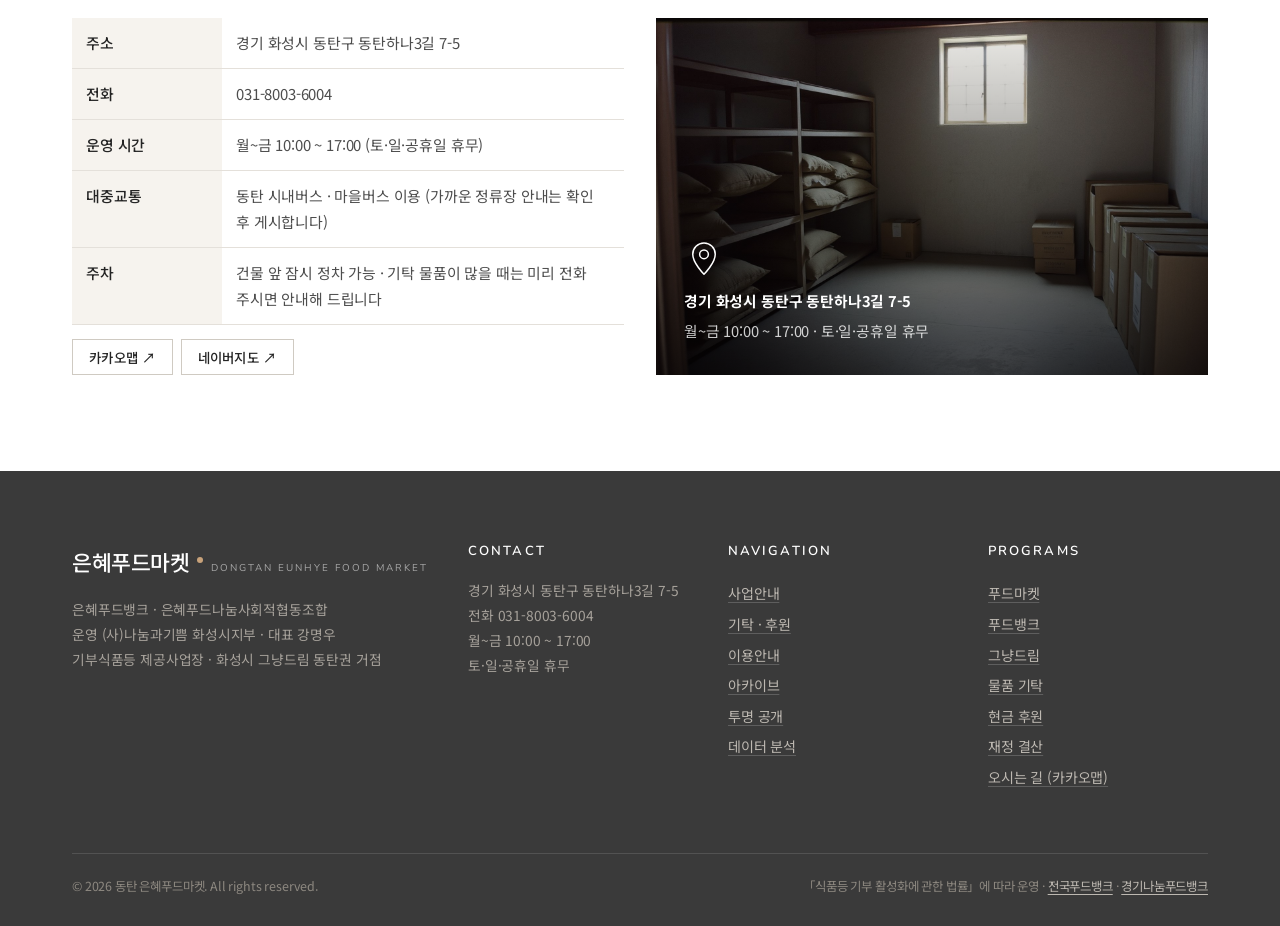
==== commit 6ba4e09e: "디자인 전면 교체 — 어두운 사진 위 가는 제목, 황갈색 강조 Bartfay 웹디자인(Kristián Balco)의 구성을 기준으로 다시 지었습니다. 색·사진·문구는 모두 새로 만" ====
--- a/about.html
+++ b/about.html
@@ -5,19 +5,19 @@
   <meta name="viewport" content="width=device-width, initial-scale=1.0" />
   <title>사업안내 | 동탄 은혜푸드마켓</title>
   <meta name="description" content="동탄 은혜푸드마켓 인사말, 비전과 목표, 운영체계, 걸어온 길, 오시는 길" />
-  <meta name="theme-color" content="#1e7a4a" />
+  <meta name="theme-color" content="#2b2b2b" />
   <link rel="icon" href="images/favicon.svg" type="image/svg+xml" />
   <link rel="preconnect" href="https://fonts.googleapis.com" />
   <link rel="preconnect" href="https://fonts.gstatic.com" crossorigin />
-  <link href="https://fonts.googleapis.com/css2?family=Noto+Sans+KR:wght@400;500;700&display=swap" rel="stylesheet" />
-  <link rel="stylesheet" href="css/style.css?v=2" />
+  <link href="https://fonts.googleapis.com/css2?family=Noto+Sans+KR:wght@300;400;500;700&family=Nunito:wght@200;300;400;600&display=swap" rel="stylesheet" />
+  <link rel="stylesheet" href="css/style.css?v=4" />
 </head>
 <body>
 <main id="main">
 
-  <section class="page-hero">
-    <div class="ph-inner">
-      <p class="ph-eyebrow">ABOUT</p>
+  <section class="page-banner" style="background-image:url(images/photo/banner-about.jpg)">
+    <div class="container">
+      <span class="eyebrow">ABOUT</span>
       <h1>사업안내</h1>
       <p>2016년 동탄에서 시작한 먹거리 나눔. 은혜푸드마켓이 누구이고, 무엇을 어떻게 하는지 소개합니다.</p>
       <nav class="ph-tabs" aria-label="사업안내 하위 메뉴">
@@ -50,7 +50,6 @@
               <tr><th>특별 사업</th><td>화성시 그냥드림 동탄권 거점 (2026~)</td></tr>
             </table>
           </div>
-          <p class="hint">기관 정보는 <code>js/config.js</code> 한 곳에서 관리합니다.</p>
         </div>
       </div>
     </div>
@@ -60,11 +59,11 @@
   <section class="block bg-cream" id="vision">
     <div class="container">
       <h2 class="section-title">비전 · 목표</h2>
-      <p class="lead" style="max-width:760px">"먹거리 걱정 없는 동탄, 투명한 나눔으로 잇는 이웃"</p>
+      <p class="lead" style="max-width:760px;font-size:1.35rem;color:var(--ink);font-weight:300">먹거리 걱정 없는 동탄,<br />투명한 나눔으로 잇는 이웃</p>
       <div class="principles mt-3">
-        <div class="principle"><span class="p-num">1</span><h3>사각지대 없는 먹거리 안전망</h3><p>이용 신청이 어려운 분도 그냥드림과 찾아가는 나눔으로 만납니다. 동 행정복지센터와 함께 위기 가구를 찾아냅니다.</p></div>
-        <div class="principle"><span class="p-num">2</span><h3>기록하고 공개하는 운영</h3><p>기탁·배분·회계를 빠짐없이 기록하고 홈페이지에 공개합니다. 기탁자와 후원자가 결과를 확인할 수 있는 나눔을 만듭니다.</p></div>
-        <div class="principle"><span class="p-num">3</span><h3>지역이 함께 만드는 나눔망</h3><p>기업·마트·교회·병원·개인이 각자의 방식으로 참여하는 협약망을 넓히고, 남는 것이 버려지지 않고 이웃에게 닿게 합니다.</p></div>
+        <div class="principle"><span class="p-num">01</span><h3>사각지대 없는 먹거리 안전망</h3><p>이용 신청이 어려운 분도 그냥드림과 찾아가는 나눔으로 만납니다. 동 행정복지센터와 함께 위기 가구를 찾아냅니다.</p></div>
+        <div class="principle"><span class="p-num">02</span><h3>기록하고 공개하는 운영</h3><p>기탁·배분·회계를 빠짐없이 기록하고 홈페이지에 공개합니다. 기탁자와 후원자가 결과를 확인할 수 있는 나눔을 만듭니다.</p></div>
+        <div class="principle"><span class="p-num">03</span><h3>지역이 함께 만드는 나눔망</h3><p>기업·마트·교회·병원·개인이 각자의 방식으로 참여하는 협약망을 넓히고, 남는 것이 버려지지 않고 이웃에게 닿게 합니다.</p></div>
       </div>
       <div class="two-col mt-4">
         <div>
@@ -124,10 +123,10 @@
   </section>
 
   <!-- 걸어온 길 -->
-  <section class="block bg-gray" id="history">
+  <section class="block bg-cream" id="history">
     <div class="container">
       <h2 class="section-title">걸어온 길</h2>
-      <p class="muted">출처가 있는 항목은 제목 옆 링크로 기사 원문을 볼 수 있습니다. 전체 기사는 <a href="archive.html#press" style="color:var(--green);font-weight:600">아카이브 › 언론 보도</a>에 있습니다.</p>
+      <p class="muted">출처가 있는 항목은 제목 옆 링크로 기사 원문을 볼 수 있습니다. 전체 기사는 <a href="archive.html#press" class="tan-link">아카이브 › 언론 보도</a>에 있습니다.</p>
       <ul class="timeline mt-3" id="historyList"></ul>
     </div>
   </section>
@@ -147,16 +146,16 @@
           </table>
           <div class="map-links" id="mapLinks"></div>
         </div>
-        <div class="map-placeholder" id="mapBox"></div>
+        <div class="map-placeholder" id="mapBox" style="background-image:url(images/photo/banner-about.jpg)"></div>
       </div>
     </div>
   </section>
 
 </main>
 
-<script src="js/config.js?v=2"></script>
-<script src="js/layout.js?v=2"></script>
-<script src="data/history.js?v=2"></script>
+<script src="js/config.js?v=3"></script>
+<script src="js/layout.js?v=3"></script>
+<script src="data/history.js?v=3"></script>
 <script>
 (function () {
   var esc = EFM.esc, O = window.ORG;
@@ -175,7 +174,7 @@
   document.getElementById("dPhone").innerHTML = '<a href="tel:' + esc(O.phone.replace(/-/g, "")) + '">' + esc(O.phone) + "</a>";
   document.getElementById("dHours").textContent = O.hours + " (" + O.hoursNote + ")";
   document.getElementById("mapLinks").innerHTML = '<a class="btn btn-outline btn-sm" href="' + esc(O.mapKakao) + '" target="_blank" rel="noopener">카카오맵 ↗</a><a class="btn btn-outline btn-sm" href="' + esc(O.mapNaver) + '" target="_blank" rel="noopener">네이버지도 ↗</a>';
-  document.getElementById("mapBox").innerHTML = "<div><p style='font-size:2rem;margin:0'>📍</p><p><b>" + esc(O.address) + "</b></p><p class='small'>지도 API 키를 넣으면 이 자리에 약도가 표시됩니다.<br>지금은 카카오맵 · 네이버지도 버튼으로 길찾기를 엽니다.</p></div>";
+  document.getElementById("mapBox").innerHTML = "<div>" + EFM.icon("pin", "ico-lg") + "<p style='margin-top:10px'><b>" + esc(O.address) + "</b></p><p class='small' style='opacity:.8'>" + esc(O.hours) + " · " + esc(O.hoursNote) + "</p></div>";
 })();
 </script>
 </body>
--- a/css/style.css
+++ b/css/style.css
@@ -1,415 +1,492 @@
 /* ============================================================
-   동탄 은혜푸드마켓 — 공통 스타일
+   동탄 은혜푸드마켓 — 공통 스타일 (2판)
    ------------------------------------------------------------
-   설계 방향: "투명성과 신뢰"
-    · 서체 Noto Sans KR 한 가지, 본문 17px / 1.65, 자간 -0.02em
-    · 브랜드 녹색(#1e7a4a)은 신뢰·먹거리·성장, 주황(#eb6834)은 온기·나눔의 강조색
-    · 배경은 흰색 → 미색(cream) → 연녹색 띠를 번갈아 두어 섹션을 나눈다
-    · 숫자는 항상 출처·기준일과 함께 보여 준다 (투명성 원칙)
+   기준 디자인: 어두운 사진 위 가는 흰 제목, 제목 왼쪽의 황갈색 세로 바,
+   짙은 회색 블록 안의 사진 카드, 큰 숫자와 선 아이콘, 사진 슬라이더, 4단 푸터.
+    · 서체: Noto Sans KR (제목 300, 본문 400) + Nunito (숫자·영문 눈썹)
+    · 색: 짙은 회색 #2b2b2b / 흰색 / 황갈색 #c8a27a / 따뜻한 회색 글자
+    · 모서리는 각지게(0), 그림자 없이 면과 여백으로 나눈다
    ============================================================ */
 
 :root{
-  --green:#1e7a4a;
-  --green-dark:#145a36;
-  --green-soft:#e6f4ec;
-  --green-line:#c9e5d5;
-  --orange:#eb6834;
-  --orange-soft:#fdeee6;
-  --cream:#fbfaf6;
+  --char:#2b2b2b;        /* 짙은 회색 블록 */
+  --char-2:#3a3a3a;      /* 카드·푸터 */
+  --char-3:#1c1c1c;      /* 사진 위 덧칠 */
+  --tan:#c8a27a;         /* 강조색 */
+  --tan-dark:#a9835c;
+  --tan-soft:#efe4d3;    /* 아이콘 뒤 네모 */
   --paper:#ffffff;
-  --gray:#f4f5f2;
-  --dark:#1f2a24;
-  --ink:#1a1a1a;
-  --body:#333333;
-  --muted:#6b7280;
-  --line:#e5e7e3;
-  --radius:10px;
+  --cream:#f6f3ee;
+  --ink:#242424;
+  --body:#4d4d4d;
+  --muted:#8a8a8a;
+  --line:#e4e0da;
   --maxw:1200px;
-  --header-h:80px;
-  --shadow:0 6px 24px rgba(20,40,30,.08);
+  --header-h:88px;
+  --ease:cubic-bezier(.2,.7,.2,1);
 }
 
 *{box-sizing:border-box}
-html{-webkit-text-size-adjust:100%;scroll-behavior:smooth}
+html{-webkit-text-size-adjust:100%}
 body{
   margin:0;
   font-family:"Noto Sans KR",-apple-system,BlinkMacSystemFont,"Malgun Gothic",sans-serif;
-  font-size:17px;line-height:1.65;letter-spacing:-.02em;
+  font-size:16px;line-height:1.75;letter-spacing:-.01em;
   color:var(--body);background:var(--paper);word-break:keep-all;
-  padding-top:var(--header-h);
 }
 img{max-width:100%;display:block}
 a{color:inherit;text-decoration:none}
 button,input,select,textarea{font-family:inherit;letter-spacing:inherit;font-size:inherit}
-h1,h2,h3,h4{margin:0;color:var(--ink);font-weight:700;line-height:1.35;letter-spacing:-.02em}
+h1,h2,h3,h4{margin:0;color:var(--ink);font-weight:300;line-height:1.3;letter-spacing:-.015em}
+h3,h4{font-weight:500}
 p{margin:0 0 1em}
 ul,ol{margin:0 0 1em 1.2em;padding:0}
 table{border-collapse:collapse;width:100%}
-.container{width:100%;max-width:var(--maxw);margin:0 auto;padding:0 24px}
+.container{width:100%;max-width:var(--maxw);margin:0 auto;padding:0 32px}
 .narrow{max-width:860px}
-.skip{position:absolute;left:-999px;top:0;background:var(--green);color:#fff;padding:8px 12px;z-index:999}
+.num,.en{font-family:"Nunito","Noto Sans KR",sans-serif}
+.skip{position:absolute;left:-999px;top:0;background:var(--char);color:#fff;padding:8px 12px;z-index:999}
 .skip:focus{left:8px;top:8px}
 body.menu-lock{overflow:hidden}
 
+/* 선 아이콘 */
+.ico{width:28px;height:28px;stroke:currentColor;fill:none;stroke-width:1.4;stroke-linecap:round;stroke-linejoin:round;display:block}
+.ico-sm{width:18px;height:18px}
+.ico-lg{width:40px;height:40px;stroke-width:1.2}
+
 /* 배경 띠 */
 .bg-cream{background:var(--cream)}
-.bg-gray{background:var(--gray)}
-.bg-green-soft{background:var(--green-soft)}
-.bg-dark{background:var(--dark);color:#e9efe9}
+.bg-dark{background:var(--char);color:#d6d2cc}
 .bg-dark h2,.bg-dark h3{color:#fff}
-
-.block{padding:72px 0}
-@media (max-width:760px){ .block{padding:48px 0} }
+.block{padding:96px 0}
+.block-sm{padding:64px 0}
+@media (max-width:760px){ .block{padding:64px 0} .block-sm{padding:48px 0} }
+
+/* 바 제목 — 왼쪽 황갈색 세로 선 */
+.h-bar{position:relative;padding-left:22px;font-size:1.9rem;font-weight:300;line-height:1.3}
+.h-bar::before{content:"";position:absolute;left:0;top:.2em;bottom:.2em;width:2px;background:var(--tan)}
+.h-bar.sm{font-size:1.45rem;padding-left:18px}
+.bg-dark .h-bar,.on-dark .h-bar{color:#fff}
+.eyebrow{display:block;font-family:"Nunito","Noto Sans KR",sans-serif;font-size:.74rem;letter-spacing:.22em;text-transform:uppercase;color:var(--tan);margin-bottom:12px}
+.lead{font-size:1.05rem;color:var(--body)}
+.small{font-size:.88rem}.muted{color:var(--muted)}
+.tan-link{color:var(--tan-dark);font-weight:500;font-size:.92rem}
+.tan-link::before{content:"› "}
+.tan-link:hover{color:var(--tan)}
+.center{text-align:center}
+.mt-0{margin-top:0}.mt-1{margin-top:8px}.mt-2{margin-top:16px}.mt-3{margin-top:28px}.mt-4{margin-top:48px}
+.mb-2{margin-bottom:16px}.mb-3{margin-bottom:28px}
+.hint{font-size:.85rem;color:var(--muted)}
+.sr-only{position:absolute;width:1px;height:1px;overflow:hidden;clip:rect(0 0 0 0)}
+
+/* 단추 — 각진 황갈색 */
+.btn{display:inline-flex;align-items:center;justify-content:center;gap:8px;padding:13px 26px;font-size:.9rem;font-weight:500;letter-spacing:.02em;border:1px solid transparent;cursor:pointer;transition:background .2s,color .2s,border-color .2s;line-height:1.2}
+.btn-tan{background:var(--tan);color:#fff}
+.btn-tan:hover{background:var(--tan-dark)}
+.btn-dark{background:var(--char);color:#fff}
+.btn-dark:hover{background:#000}
+.btn-line{background:transparent;border-color:rgba(255,255,255,.55);color:#fff}
+.btn-line:hover{border-color:#fff}
+.btn-outline{background:#fff;border-color:#cfcac2;color:var(--ink)}
+.btn-outline:hover{border-color:var(--char)}
+.btn-ghost{background:transparent;border-color:var(--line);color:var(--body)}
+.btn-ghost:hover{background:var(--cream)}
+.btn-sm{padding:9px 16px;font-size:.84rem}
+.btn[disabled]{opacity:.5;cursor:not-allowed}
+.btn .chev{font-family:"Nunito",sans-serif}
 
 /* ============ 헤더 ============ */
-#header{position:fixed;top:0;left:0;right:0;z-index:100;background:rgba(255,255,255,.96);backdrop-filter:blur(6px);border-bottom:1px solid transparent;transition:border-color .2s,box-shadow .2s}
-#header.scrolled{border-bottom-color:var(--line);box-shadow:0 2px 12px rgba(0,0,0,.04)}
-.nav-inner{max-width:var(--maxw);margin:0 auto;padding:0 24px;height:var(--header-h);display:flex;align-items:center;gap:24px}
-.logo{display:flex;align-items:center;gap:10px;flex:0 0 auto}
-.logo-mark{height:40px;width:40px;display:block}
-.logo-text{display:flex;flex-direction:column;line-height:1.15}
-.logo-kr{font-size:1.2rem;font-weight:700;color:var(--ink);white-space:nowrap}
-.logo-en{font-size:.66rem;letter-spacing:.12em;color:var(--muted)}
-.nav-menu{display:flex;align-items:center;gap:0;margin:0 auto}
+#header{position:fixed;top:0;left:0;right:0;z-index:100;transition:background .25s,box-shadow .25s}
+#header.solid,#header.scrolled{background:rgba(31,31,31,.96)}
+#header.scrolled{box-shadow:0 1px 0 rgba(255,255,255,.06)}
+.nav-inner{max-width:var(--maxw);margin:0 auto;padding:0 32px;height:var(--header-h);display:flex;align-items:center;gap:40px;color:#fff}
+.logo{display:flex;align-items:baseline;gap:8px;flex:0 0 auto;color:#fff}
+.logo-kr{font-size:1.35rem;font-weight:500;letter-spacing:-.02em;white-space:nowrap}
+.logo-dot{width:6px;height:6px;background:var(--tan);display:inline-block;border-radius:50%;transform:translateY(-8px)}
+.logo-en{font-family:"Nunito",sans-serif;font-size:.62rem;letter-spacing:.2em;color:rgba(255,255,255,.55);white-space:nowrap}
+.nav-menu{display:flex;align-items:center;gap:0}
 .nav-item{position:relative}
-.nav-item>a{display:block;padding:10px 16px;font-size:1.05rem;font-weight:500;color:#2c3a32;white-space:nowrap;transition:color .16s}
-.nav-item>a:hover,.nav-item>a.active{color:var(--green)}
-.nav-item>a.active{font-weight:700}
-.nav-dropdown{position:absolute;left:50%;top:100%;transform:translateX(-50%) translateY(6px);opacity:0;pointer-events:none;transition:opacity .15s,transform .15s;padding-top:6px}
-.nav-item:hover .nav-dropdown,.nav-item:focus-within .nav-dropdown{opacity:1;pointer-events:auto;transform:translateX(-50%) translateY(0)}
-.nav-dropdown-inner{background:#fff;border:1px solid var(--line);border-radius:var(--radius);box-shadow:var(--shadow);min-width:170px;padding:8px}
-.nav-dropdown-inner a{display:block;padding:8px 12px;border-radius:6px;font-size:.95rem;color:var(--body);white-space:nowrap}
-.nav-dropdown-inner a:hover{background:var(--green-soft);color:var(--green-dark)}
-.nav-cta{flex:0 0 auto;display:inline-flex;align-items:center;gap:8px;background:var(--green);color:#fff;padding:10px 18px;border-radius:999px;font-weight:600;font-size:.95rem;transition:background .16s}
-.nav-cta:hover{background:var(--green-dark)}
-@media (max-width:1200px){
-  .nav-inner{gap:14px}
-  .nav-item>a{padding:10px 11px;font-size:.98rem}
-  .nav-cta{padding:9px 14px;font-size:.88rem}
-}
-@media (max-width:1100px){ .nav-cta{display:none} }
+.nav-item>a{display:block;padding:10px 15px;font-size:.9rem;font-weight:400;color:rgba(255,255,255,.85);white-space:nowrap;transition:color .16s}
+.nav-item>a:hover,.nav-item>a.active{color:#fff}
+.nav-item>a.active{position:relative}
+.nav-item>a.active::after{content:"";position:absolute;left:15px;right:15px;bottom:5px;height:1px;background:var(--tan)}
+.nav-dropdown{position:absolute;left:0;top:100%;transform:translateY(6px);opacity:0;pointer-events:none;transition:opacity .15s,transform .15s;padding-top:4px}
+.nav-item:hover .nav-dropdown,.nav-item:focus-within .nav-dropdown{opacity:1;pointer-events:auto;transform:translateY(0)}
+.nav-dropdown-inner{background:#1f1f1f;min-width:180px;padding:10px 0;border-top:2px solid var(--tan)}
+.nav-dropdown-inner a{display:block;padding:9px 18px;font-size:.86rem;color:rgba(255,255,255,.8);white-space:nowrap}
+.nav-dropdown-inner a:hover{background:#2b2b2b;color:#fff}
+.nav-cta{margin-left:auto;flex:0 0 auto;font-size:.86rem;color:var(--tan);letter-spacing:.04em;white-space:nowrap}
+.nav-cta:hover{color:#fff}
 .nav-toggle{display:none;background:none;border:0;padding:8px;cursor:pointer;margin-left:auto}
-.nav-toggle span{display:block;width:24px;height:2px;background:var(--ink);margin:5px 0;transition:transform .2s,opacity .2s}
+.nav-toggle span{display:block;width:24px;height:1.5px;background:#fff;margin:6px 0;transition:transform .2s,opacity .2s}
+@media (max-width:1180px){ .nav-inner{gap:24px} .nav-item>a{padding:10px 11px;font-size:.86rem} }
 @media (max-width:1000px){
-  :root{--header-h:64px}
+  :root{--header-h:66px}
   .nav-menu,.nav-cta{display:none}
   .nav-toggle{display:block}
-  .logo-mark{height:34px;width:34px}
-  .logo-kr{font-size:1.08rem}
+  .logo-kr{font-size:1.15rem}
 }
-/* 모바일 메뉴 */
-.mobile-menu{position:fixed;inset:var(--header-h) 0 0 0;background:#fff;z-index:99;overflow:auto;padding:16px 24px 40px;display:none}
+.nav-toggle.open span:nth-child(1){transform:translateY(7.5px) rotate(45deg)}
+.nav-toggle.open span:nth-child(2){opacity:0}
+.nav-toggle.open span:nth-child(3){transform:translateY(-7.5px) rotate(-45deg)}
+.mobile-menu{position:fixed;inset:var(--header-h) 0 0 0;background:#1f1f1f;color:#fff;z-index:99;overflow:auto;padding:20px 32px 48px;display:none}
 .mobile-menu.open{display:block}
-.mobile-menu .mm-group{border-bottom:1px solid var(--line);padding:12px 0}
-.mobile-menu .mm-group>a{display:block;font-size:1.15rem;font-weight:700;color:var(--ink);padding:6px 0}
-.mobile-menu .mm-sub{display:flex;flex-wrap:wrap;gap:6px 14px;padding:4px 0 6px}
-.mobile-menu .mm-sub a{color:var(--muted);font-size:.95rem}
-.mobile-menu .mm-cta{display:block;text-align:center;background:var(--green);color:#fff;padding:14px;border-radius:var(--radius);font-weight:700;margin-top:20px}
-.nav-toggle.open span:nth-child(1){transform:translateY(7px) rotate(45deg)}
-.nav-toggle.open span:nth-child(2){opacity:0}
-.nav-toggle.open span:nth-child(3){transform:translateY(-7px) rotate(-45deg)}
-
-/* ============ 히어로 (첫 화면) ============ */
-.hero{position:relative;background:linear-gradient(135deg,#f3f9f5 0%,#fbfaf6 60%,#fdf3ec 100%);overflow:hidden}
-.hero::before{content:"";position:absolute;right:-120px;top:-120px;width:520px;height:520px;border-radius:50%;background:radial-gradient(circle,rgba(30,122,74,.12),rgba(30,122,74,0) 70%)}
-.hero::after{content:"";position:absolute;left:-160px;bottom:-200px;width:520px;height:520px;border-radius:50%;background:radial-gradient(circle,rgba(235,104,52,.10),rgba(235,104,52,0) 70%)}
-.hero-inner{position:relative;max-width:var(--maxw);margin:0 auto;padding:84px 24px 64px;display:grid;grid-template-columns:1.15fr .85fr;gap:48px;align-items:center}
-.hero-eyebrow{display:inline-flex;align-items:center;gap:8px;background:#fff;border:1px solid var(--green-line);color:var(--green-dark);font-size:.86rem;font-weight:600;padding:6px 12px;border-radius:999px;margin-bottom:18px}
-.hero-eyebrow i{width:8px;height:8px;border-radius:50%;background:var(--green);display:inline-block}
-.hero h1{font-size:2.9rem;line-height:1.25;margin-bottom:18px}
-.hero h1 em{font-style:normal;color:var(--green)}
-.hero-lead{font-size:1.15rem;color:#4b5563;max-width:560px;margin-bottom:28px}
-.hero-actions{display:flex;flex-wrap:wrap;gap:12px}
-.btn{display:inline-flex;align-items:center;justify-content:center;gap:8px;padding:13px 22px;border-radius:999px;font-weight:600;border:1px solid transparent;cursor:pointer;transition:background .16s,color .16s,border-color .16s;line-height:1.2}
-.btn-primary{background:var(--green);color:#fff}
-.btn-primary:hover{background:var(--green-dark)}
-.btn-outline{background:#fff;border-color:#cfd6d1;color:var(--ink)}
-.btn-outline:hover{border-color:var(--green);color:var(--green)}
-.btn-orange{background:var(--orange);color:#fff}
-.btn-orange:hover{background:#d5561f}
-.btn-sm{padding:8px 14px;font-size:.9rem}
-.btn-ghost{background:transparent;border-color:var(--line);color:var(--body)}
-.btn-ghost:hover{background:var(--gray)}
-.btn[disabled]{opacity:.5;cursor:not-allowed}
-
-/* 히어로 오른쪽 — 신뢰 카드 */
-.trust-card{background:#fff;border:1px solid var(--line);border-radius:16px;box-shadow:var(--shadow);padding:26px 28px}
-.trust-card h3{font-size:1.05rem;color:var(--muted);font-weight:500;margin-bottom:14px}
-.trust-card .tc-row{display:flex;align-items:baseline;justify-content:space-between;padding:12px 0;border-top:1px solid var(--line)}
-.trust-card .tc-row:first-of-type{border-top:0}
-.tc-label{color:var(--body)}
-.tc-val{font-size:1.5rem;font-weight:700;color:var(--ink);font-variant-numeric:tabular-nums}
-.tc-val small{font-size:.9rem;font-weight:500;color:var(--muted);margin-left:2px}
-.tc-foot{margin-top:12px;font-size:.82rem;color:var(--muted)}
-.tc-foot a{color:var(--green);font-weight:600}
+.mobile-menu .mm-group{border-bottom:1px solid rgba(255,255,255,.1);padding:14px 0}
+.mobile-menu .mm-group>a{display:block;font-size:1.15rem;font-weight:400;color:#fff;padding:4px 0}
+.mobile-menu .mm-sub{display:flex;flex-wrap:wrap;gap:6px 16px;padding:6px 0 4px}
+.mobile-menu .mm-sub a{color:rgba(255,255,255,.6);font-size:.9rem}
+.mobile-menu .mm-cta{display:block;text-align:center;background:var(--tan);color:#fff;padding:14px;font-weight:500;margin-top:24px}
+.mobile-menu .mm-meta{font-size:.85rem;color:rgba(255,255,255,.5);margin-top:20px}
+
+/* ============ 첫 화면 슬라이더 ============ */
+.hero{position:relative;height:100vh;min-height:620px;max-height:900px;background:var(--char-3);color:#fff;overflow:hidden}
+.hero-slide{position:absolute;inset:0;opacity:0;transition:opacity 1.1s var(--ease);background-size:cover;background-position:center}
+.hero-slide.active{opacity:1}
+.hero-slide::after{content:"";position:absolute;inset:0;background:linear-gradient(90deg,rgba(20,20,20,.82) 0%,rgba(20,20,20,.55) 40%,rgba(20,20,20,.15) 75%,rgba(20,20,20,.35) 100%)}
+.hero-inner{position:relative;z-index:2;max-width:var(--maxw);margin:0 auto;padding:0 32px;height:100%;display:flex;flex-direction:column;justify-content:center}
+.hero-copy{max-width:640px;padding-left:26px;position:relative;margin-top:40px}
+.hero h1{position:relative;color:#fff;font-size:3.1rem;font-weight:300;line-height:1.25;margin-bottom:14px;letter-spacing:-.02em}
+.hero h1::before{content:"";position:absolute;left:-26px;top:.16em;bottom:.14em;width:2px;background:var(--tan)}
+.hero-tag{font-family:"Nunito","Noto Sans KR",sans-serif;font-size:.78rem;letter-spacing:.24em;text-transform:uppercase;color:rgba(255,255,255,.8);margin:0 0 30px}
+.hero-actions{display:flex;flex-wrap:wrap;gap:14px;margin-bottom:56px}
+.hero-nav{display:flex;align-items:center;gap:26px;padding-left:26px;color:#fff}
+.hero-count{font-family:"Nunito",sans-serif;font-size:1.9rem;font-weight:300;color:var(--tan);line-height:1}
+.hero-count small{font-size:.9rem;color:rgba(255,255,255,.6)}
+.hero-arrows{display:flex;gap:18px}
+.hero-arrows button,.arrow-btn{background:none;border:0;color:#fff;cursor:pointer;padding:6px;opacity:.85;transition:opacity .2s,transform .2s}
+.hero-arrows button:hover,.arrow-btn:hover{opacity:1;transform:translateX(0) scale(1.05)}
+.hero-down{position:absolute;left:50%;bottom:34px;transform:translateX(-50%);z-index:2;color:#fff;opacity:.8;animation:bob 2.4s infinite}
+@keyframes bob{0%,100%{transform:translate(-50%,0)}50%{transform:translate(-50%,8px)}}
 @media (max-width:900px){
-  .hero-inner{grid-template-columns:1fr;padding:56px 24px 48px;gap:32px}
+  .hero{min-height:560px;height:88vh}
   .hero h1{font-size:2.1rem}
+  .hero-copy{margin-top:20px}
+  .hero-actions{margin-bottom:36px}
+  /* 좁은 화면에서는 글이 사진 위쪽에 얹히므로 그늘도 위에서 아래로 */
+  .hero-slide::after{background:linear-gradient(180deg,rgba(20,20,20,.88) 0%,rgba(20,20,20,.72) 45%,rgba(20,20,20,.3) 100%)}
+  .page-banner::after{background:linear-gradient(180deg,rgba(20,20,20,.9) 0%,rgba(20,20,20,.72) 100%)}
 }
 
-/* 히어로 아래 바로가기 줄 */
-.quick-strip{position:relative;z-index:2;margin-top:-28px}
-.quick-strip .container{display:grid;grid-template-columns:repeat(5,1fr);gap:12px}
-.qs-card{background:#fff;border:1px solid var(--line);border-radius:12px;padding:18px 16px;box-shadow:var(--shadow);transition:transform .16s,border-color .16s}
-.qs-card:hover{transform:translateY(-2px);border-color:var(--green-line)}
-.qs-icon{font-size:1.5rem;margin-bottom:8px}
-.qs-title{display:block;font-weight:700;color:var(--ink)}
-.qs-desc{display:block;font-size:.85rem;color:var(--muted)}
-@media (max-width:900px){ .quick-strip .container{grid-template-columns:repeat(2,1fr)} .quick-strip .container>a:last-child{grid-column:span 2} }
-
-/* ============ 섹션 공통 ============ */
-.sec-head{display:flex;align-items:flex-end;justify-content:space-between;gap:24px;margin-bottom:32px}
-.sec-head h2{font-size:2rem}
-.sec-eyebrow{display:block;color:var(--green);font-size:.86rem;font-weight:700;letter-spacing:.08em;margin-bottom:8px}
-.sec-desc{color:var(--muted);margin:8px 0 0;max-width:640px}
-.more{flex:0 0 auto;color:var(--green);font-weight:600;white-space:nowrap}
-.more::after{content:" ›"}
-@media (max-width:760px){ .sec-head{flex-direction:column;align-items:flex-start;gap:8px} .sec-head h2{font-size:1.6rem} }
+/* ============ 페이지 배너 (속 페이지) ============ */
+.page-banner{position:relative;background:var(--char-3) center/cover no-repeat;color:#fff;padding:calc(var(--header-h) + 90px) 0 72px;overflow:hidden}
+.page-banner::after{content:"";position:absolute;inset:0;background:linear-gradient(90deg,rgba(20,20,20,.86) 0%,rgba(20,20,20,.6) 45%,rgba(20,20,20,.25) 100%)}
+.page-banner .container{position:relative;z-index:2}
+.page-banner h1{color:#fff;font-size:2.6rem;font-weight:300;padding-left:22px;position:relative;margin-bottom:10px}
+.page-banner h1::before{content:"";position:absolute;left:0;top:.18em;bottom:.18em;width:2px;background:var(--tan)}
+.page-banner p{color:rgba(255,255,255,.78);max-width:640px;margin:0 0 0 22px}
+.ph-tabs{display:flex;flex-wrap:wrap;gap:6px;margin:28px 0 0 22px}
+.ph-tabs a{border:1px solid rgba(255,255,255,.35);padding:7px 16px;font-size:.84rem;color:rgba(255,255,255,.85);transition:border-color .2s,color .2s}
+.ph-tabs a:hover,.ph-tabs a.active{border-color:var(--tan);color:var(--tan)}
+@media (max-width:760px){ .page-banner{padding:calc(var(--header-h) + 56px) 0 48px} .page-banner h1{font-size:1.9rem} }
+
+/* ============ 섹션 머리 ============ */
+.sec-head{display:flex;align-items:flex-end;justify-content:space-between;gap:24px;margin-bottom:40px}
+.sec-desc{color:var(--muted);margin:14px 0 0 22px;max-width:620px;font-size:.95rem}
+.more{flex:0 0 auto;color:var(--tan-dark);font-size:.9rem;font-weight:500;white-space:nowrap}
+.more::before{content:"› "}
+@media (max-width:760px){ .sec-head{flex-direction:column;align-items:flex-start;gap:10px} }
+
+/* 왼쪽 글 + 오른쪽 짙은 블록 (사진 카드 3장) */
+.block-clip{overflow-x:clip}
+.split{display:grid;grid-template-columns:300px 1fr;gap:56px;align-items:start}
+.split-copy p{color:var(--muted);font-size:.93rem;margin:22px 0 22px 22px}
+.dark-shelf{position:relative;background:var(--char);padding:0}
+.dark-shelf::after{content:"";position:absolute;top:0;bottom:0;left:100%;width:50vw;background:var(--char)}
+.photo-cards{display:grid;grid-template-columns:repeat(3,1fr);gap:2px;background:var(--char)}
+.photo-card{position:relative;min-height:400px;color:#fff;display:flex;flex-direction:column;justify-content:flex-end;background:var(--char-2) center/cover no-repeat;isolation:isolate}
+.photo-card::before{content:"";position:absolute;inset:0;background:linear-gradient(180deg,rgba(30,30,30,.35) 0%,rgba(30,30,30,.7) 55%,rgba(25,25,25,.92) 100%);z-index:-1}
+.photo-card .pc-body{padding:34px 28px 0;position:relative}
+.photo-card .pc-body::before{content:"";position:absolute;left:28px;top:calc(34px + 44px + 8px);height:1.5em;width:2px;background:var(--tan)}
+.photo-card .ico{color:#fff;margin-bottom:14px}
+.photo-card h3{color:#fff;font-size:1.25rem;font-weight:400;padding-left:14px;margin-bottom:10px}
+.photo-card p{font-size:.86rem;color:rgba(255,255,255,.72);margin:0 0 26px;line-height:1.65}
+.photo-card .pc-btn{display:block;background:var(--tan);color:#fff;text-align:center;font-size:.84rem;padding:12px;transition:background .2s}
+.photo-card:hover .pc-btn{background:var(--tan-dark)}
+@media (max-width:1000px){ .split{grid-template-columns:1fr;gap:28px} .dark-shelf::after{display:none} }
+@media (max-width:760px){ .photo-cards{grid-template-columns:1fr} .photo-card{min-height:300px} }
+
+/* 큰 숫자 + 특징 목록 */
+.why{display:grid;grid-template-columns:1fr 1.4fr;gap:56px;align-items:start}
+.big-num{position:relative;display:inline-block;padding:18px 0 0 0}
+.big-num::before{content:"";position:absolute;left:-14px;top:0;width:52px;height:52px;background:var(--tan-soft);z-index:0}
+.big-num .n{position:relative;font-family:"Nunito","Noto Sans KR",sans-serif;font-size:6.5rem;font-weight:300;line-height:.95;color:var(--ink);letter-spacing:-.04em}
+.big-num .n small{font-size:2rem;margin-left:4px;color:var(--ink)}
+.big-num .l{display:block;margin-top:14px;font-size:.95rem;color:var(--body);max-width:260px}
+.features{display:grid;grid-template-columns:1fr 1fr;gap:34px 40px}
+.feature{display:grid;grid-template-columns:56px 1fr;gap:18px;align-items:start}
+.feature .f-ico{position:relative;width:56px;height:56px;color:var(--ink)}
+.feature .f-ico::before{content:"";position:absolute;right:0;bottom:0;width:36px;height:36px;background:var(--tan-soft)}
+.feature .f-ico .ico{position:relative;width:40px;height:40px;stroke-width:1.2}
+.feature h3{font-size:1.02rem;font-weight:500;margin-bottom:6px}
+.feature p{font-size:.88rem;color:var(--muted);margin:0;line-height:1.65}
+@media (max-width:900px){ .why{grid-template-columns:1fr;gap:36px} .features{grid-template-columns:1fr} .big-num .n{font-size:5rem} }
 
 /* KPI 타일 */
-.kpi-row{display:grid;grid-template-columns:repeat(4,1fr);gap:16px}
-.kpi{background:#fff;border:1px solid var(--line);border-radius:14px;padding:22px 22px 18px;position:relative}
-.kpi .k-label{font-size:.92rem;color:var(--muted);margin-bottom:6px}
-.kpi .k-val{font-size:2rem;font-weight:700;color:var(--ink);font-variant-numeric:tabular-nums;line-height:1.15}
-.kpi .k-val small{font-size:1rem;font-weight:500;color:var(--muted);margin-left:2px}
-.kpi .k-delta{margin-top:8px;font-size:.85rem;color:var(--muted)}
-.kpi .k-delta b{color:var(--green);font-weight:600}
-.kpi .k-delta b.down{color:var(--orange)}
-.kpi-accent{border-top:3px solid var(--green)}
+.kpi-row{display:grid;grid-template-columns:repeat(4,1fr);gap:2px;background:var(--line)}
+.kpi{background:#fff;padding:28px 26px 24px}
+.kpi .k-label{font-size:.82rem;color:var(--muted);margin-bottom:10px;letter-spacing:.02em}
+.kpi .k-val{font-family:"Nunito","Noto Sans KR",sans-serif;font-size:2rem;font-weight:300;color:var(--ink);line-height:1.1;letter-spacing:-.02em}
+.kpi .k-val small{font-size:.95rem;color:var(--muted);margin-left:2px;font-family:"Noto Sans KR",sans-serif}
+.kpi .k-delta{margin-top:10px;font-size:.8rem;color:var(--muted)}
+.kpi .k-delta b{color:var(--tan-dark);font-weight:500}
+.kpi .k-delta b.down{color:#9a4b3a}
+.kpi-accent{box-shadow:inset 0 3px 0 var(--tan)}
 @media (max-width:900px){ .kpi-row{grid-template-columns:repeat(2,1fr)} }
 @media (max-width:480px){ .kpi-row{grid-template-columns:1fr} }
 
-/* 카드 그리드 */
-.cards{display:grid;grid-template-columns:repeat(3,1fr);gap:20px}
-.card{background:#fff;border:1px solid var(--line);border-radius:var(--radius);overflow:hidden;display:flex;flex-direction:column;transition:transform .16s,box-shadow .16s}
-.card:hover{transform:translateY(-3px);box-shadow:var(--shadow)}
-.card-thumb{aspect-ratio:16/10;background:linear-gradient(135deg,var(--green-soft),#fff);display:flex;align-items:center;justify-content:center;color:var(--green);font-size:2.2rem}
-.card-body{padding:18px 20px 20px;flex:1;display:flex;flex-direction:column}
-.card-tag{display:inline-block;font-size:.78rem;font-weight:700;color:var(--green);margin-bottom:6px}
-.card h3{font-size:1.08rem;margin-bottom:6px}
-.card .desc{font-size:.92rem;color:var(--muted);margin:0 0 12px;display:-webkit-box;-webkit-line-clamp:2;-webkit-box-orient:vertical;overflow:hidden}
-.card .meta{margin-top:auto;font-size:.82rem;color:var(--muted);display:flex;gap:10px;flex-wrap:wrap}
+/* 사진 슬라이더 (함께한 순간들) */
+.story{position:relative;padding:20px 0 20px}
+.story-bg{position:absolute;top:0;bottom:0;right:0;width:46%;background:var(--cream) center/cover;opacity:.9;z-index:0}
+.story-grid{position:relative;z-index:1;display:grid;grid-template-columns:1.25fr 1fr;align-items:center}
+.story-photo{position:relative;aspect-ratio:16/10;background:var(--char-2) center/cover no-repeat;transition:background-image .4s}
+.story-panel{background:var(--tan);color:#fff;padding:40px 40px 32px;margin-left:-40px;position:relative;z-index:2}
+.story-panel h3{color:#fff;font-size:1.25rem;font-weight:400;margin-bottom:12px;line-height:1.4}
+.story-panel p{font-size:.88rem;color:rgba(255,255,255,.9);margin:0 0 24px;min-height:3.2em}
+.story-panel .s-date{font-family:"Nunito",sans-serif;font-size:.78rem;letter-spacing:.14em;color:rgba(255,255,255,.75);margin-bottom:8px;display:block}
+.story-nav{display:flex;align-items:center;gap:22px}
+.story-nav .hero-count{color:#fff}
+.story-nav .hero-count small{color:rgba(255,255,255,.7)}
+.story-nav .arrow-btn{color:#fff}
+@media (max-width:900px){ .story-grid{grid-template-columns:1fr} .story-panel{margin:0} .story-bg{display:none} }
+
+/* 소식 목록 */
+.news-list{list-style:none;margin:0;padding:0;border-top:1px solid var(--line)}
+.news-list li{border-bottom:1px solid var(--line)}
+.news-list a{display:grid;grid-template-columns:120px 1fr auto;gap:18px;align-items:baseline;padding:16px 4px;transition:background .2s}
+.news-list a:hover{background:var(--cream)}
+.news-list .n-date{font-family:"Nunito",sans-serif;font-size:.82rem;color:var(--muted);letter-spacing:.04em}
+.news-list .n-title{color:var(--ink);font-size:.98rem;display:-webkit-box;-webkit-line-clamp:1;-webkit-box-orient:vertical;overflow:hidden}
+.news-list .n-src{font-size:.8rem;color:var(--muted);white-space:nowrap}
+@media (max-width:700px){ .news-list a{grid-template-columns:1fr;gap:4px} }
+
+/* 짙은 문의 띠 */
+.cta-bar{display:grid;grid-template-columns:1fr 1.3fr;gap:48px;align-items:center}
+.cta-bar .cb-copy p{color:var(--muted);font-size:.93rem;margin:16px 0 0 22px}
+.cta-box{position:relative;display:flex;align-items:center;gap:26px;background:var(--char);color:#fff;padding:30px 34px;border-left:3px solid var(--tan);transition:background .2s}
+.cta-box:hover{background:#1a1a1a}
+.cta-box .ico{color:#fff;flex:0 0 auto}
+.cta-box .cb-small{display:block;font-size:.8rem;color:rgba(255,255,255,.6);letter-spacing:.04em}
+.cta-box .cb-big{display:block;font-size:1.45rem;font-weight:300;color:#fff;line-height:1.3}
+.cta-box .cb-chev{margin-left:auto;font-family:"Nunito",sans-serif;font-size:2.4rem;font-weight:200;color:#fff;line-height:1}
+@media (max-width:900px){ .cta-bar{grid-template-columns:1fr;gap:24px} }
+
+/* ============ 푸터 ============ */
+.footer{background:var(--char-2);color:#bdb8b1;padding:72px 0 28px}
+.footer-inner{display:grid;grid-template-columns:1.3fr 1fr 1fr 1fr;gap:40px}
+.footer .logo{color:#fff}
+.footer p{font-size:.86rem;color:#a7a29b;margin:16px 0 0;line-height:1.8}
+.footer h4{color:#fff;font-size:.82rem;letter-spacing:.16em;text-transform:uppercase;font-family:"Nunito","Noto Sans KR",sans-serif;font-weight:600;margin-bottom:18px}
+.footer-nav a{display:block;font-size:.88rem;color:#bdb8b1;padding:3px 0;text-decoration:underline;text-decoration-color:rgba(255,255,255,.18);text-underline-offset:3px}
+.footer-nav a:hover{color:#fff;text-decoration-color:var(--tan)}
+.footer-meta{grid-column:1/-1;border-top:1px solid rgba(255,255,255,.12);padding-top:22px;margin-top:20px;font-size:.78rem;color:#8d8880;display:flex;justify-content:space-between;flex-wrap:wrap;gap:8px}
+.footer-meta a{color:#bdb8b1;text-decoration:underline;text-underline-offset:3px}
+@media (max-width:820px){ .footer-inner{grid-template-columns:1fr 1fr} .footer-inner>div:first-child{grid-column:1/-1} }
+#toTop{position:fixed;right:22px;bottom:22px;width:44px;height:44px;background:var(--char);color:#fff;border:0;cursor:pointer;opacity:0;pointer-events:none;transition:opacity .2s;z-index:90;font-family:"Nunito",sans-serif;font-size:1.1rem}
+#toTop.show{opacity:1;pointer-events:auto}
+
+/* ============ 본문 요소 ============ */
+.section-title{position:relative;padding-left:22px;font-size:1.8rem;font-weight:300;margin-bottom:28px}
+.section-title::before{content:"";position:absolute;left:0;top:.2em;bottom:.2em;width:2px;background:var(--tan)}
+code{font-family:"Nunito",Consolas,monospace;font-size:.92em;background:var(--cream);border:1px solid var(--line);padding:1px 6px;color:var(--ink)}
+.prose{max-width:800px}
+.prose p{margin-bottom:1.1em}
+.prose h3{font-size:1.15rem;margin:1.6em 0 .6em;font-weight:500}
+.callout{background:var(--cream);border-left:3px solid var(--tan);padding:22px 26px;margin:18px 0}
+.callout.warn{background:#fbf6ea;border-left-color:#d9b25c}
+.callout.orange{background:#f9efe6;border-left-color:#c88a5a}
+.callout p:last-child{margin-bottom:0}
+.sign{margin-top:28px;text-align:right;font-weight:500;color:var(--ink)}
+.two-col{display:grid;grid-template-columns:1fr 1fr;gap:40px;align-items:start}
+@media (max-width:820px){ .two-col{grid-template-columns:1fr} }
+
+/* 짙은 정보 패널 (후원 계좌 · 그냥드림 안내) */
+.trust-card{background:var(--char);color:#d6d2cc;padding:30px 32px;border-top:3px solid var(--tan)}
+.trust-card h3{color:#fff;font-size:.82rem;letter-spacing:.16em;text-transform:uppercase;font-family:"Nunito","Noto Sans KR",sans-serif;font-weight:600;margin-bottom:18px}
+.trust-card .tc-row{display:flex;align-items:baseline;justify-content:space-between;gap:16px;padding:12px 0;border-top:1px solid rgba(255,255,255,.12)}
+.trust-card .tc-row:first-of-type{border-top:0;padding-top:0}
+.tc-label{color:#a7a29b;font-size:.88rem;flex:0 0 auto}
+.tc-val{color:#fff;font-size:1.05rem;text-align:right;font-weight:400}
+.tc-foot{margin:18px 0 0;font-size:.8rem;color:#8d8880;line-height:1.7}
+.tc-foot a{color:var(--tan)}
+.btn-orange{background:var(--tan);color:#fff}
+.btn-orange:hover{background:var(--tan-dark)}
+.mb-0{margin-bottom:0}
+
+.info-table th,.info-table td{padding:12px 14px;border-bottom:1px solid var(--line);text-align:left;vertical-align:top;font-size:.93rem}
+.info-table th{width:150px;color:var(--ink);font-weight:500;background:var(--cream)}
+.data-table{font-size:.9rem}
+.data-table th,.data-table td{padding:10px 12px;border-bottom:1px solid var(--line);text-align:left;white-space:nowrap}
+.data-table th{background:var(--cream);color:var(--ink);font-weight:500;position:sticky;top:0}
+.data-table td.num,.data-table th.num{text-align:right;font-variant-numeric:tabular-nums}
+.data-table tfoot td{font-weight:500;color:var(--ink);background:#faf8f5}
+.table-wrap{overflow-x:auto;border:1px solid var(--line);background:#fff}
+.table-wrap table{min-width:520px}
+
+/* 단계 · 카드 · 목록 */
+.steps{display:grid;grid-template-columns:repeat(4,1fr);gap:2px;background:var(--line);counter-reset:step}
+.step{background:#fff;padding:28px 24px}
+.step::before{counter-increment:step;content:"0" counter(step);display:block;font-family:"Nunito",sans-serif;font-size:1.6rem;font-weight:300;color:var(--tan);line-height:1;margin-bottom:14px}
+.step h3{font-size:1.02rem;font-weight:500;margin-bottom:8px}
+.step p{font-size:.88rem;color:var(--muted);margin:0}
+@media (max-width:900px){ .steps{grid-template-columns:repeat(2,1fr)} }
+@media (max-width:520px){ .steps{grid-template-columns:1fr} }
+
+.cards{display:grid;grid-template-columns:repeat(3,1fr);gap:24px}
+.card{background:#fff;border:1px solid var(--line);display:flex;flex-direction:column;transition:border-color .2s}
+.card:hover{border-color:var(--tan)}
+.card-thumb{aspect-ratio:16/10;background:var(--char-2) center/cover no-repeat;display:flex;align-items:center;justify-content:center;color:#fff}
+.card-body{padding:22px 24px 24px;flex:1;display:flex;flex-direction:column}
+.card-tag{display:inline-block;font-family:"Nunito","Noto Sans KR",sans-serif;font-size:.72rem;letter-spacing:.16em;text-transform:uppercase;color:var(--tan-dark);margin-bottom:8px}
+.card h3{font-size:1.05rem;font-weight:500;margin-bottom:8px}
+.card .desc{font-size:.88rem;color:var(--muted);margin:0 0 14px;line-height:1.65}
+.card .meta{margin-top:auto;font-size:.8rem;color:var(--muted);display:flex;gap:12px;flex-wrap:wrap}
+.card .meta a{color:var(--tan-dark)}
 @media (max-width:900px){ .cards{grid-template-columns:repeat(2,1fr)} }
 @media (max-width:600px){ .cards{grid-template-columns:1fr} }
 
-/* 배지 */
-.badge{display:inline-block;font-size:.76rem;font-weight:700;padding:3px 9px;border-radius:999px;background:var(--gray);color:var(--muted);vertical-align:middle}
-.badge-press{background:#e8f0fb;color:#1c5cab}
-.badge-activity{background:var(--green-soft);color:var(--green-dark)}
-.badge-report{background:var(--orange-soft);color:#b8471a}
-.badge-notice{background:#f1eefb;color:#4a3aa7}
-.badge-sample{background:#fff4cc;color:#8a5a00}
-
-/* 투명성 원칙 띠 */
-.principles{display:grid;grid-template-columns:repeat(3,1fr);gap:20px}
-.principle{background:#fff;border:1px solid var(--line);border-radius:14px;padding:26px}
-.principle .p-num{display:inline-flex;width:36px;height:36px;border-radius:50%;background:var(--green);color:#fff;align-items:center;justify-content:center;font-weight:700;margin-bottom:14px}
-.principle h3{font-size:1.15rem;margin-bottom:8px}
-.principle p{color:var(--muted);font-size:.95rem;margin:0}
+.principles{display:grid;grid-template-columns:repeat(3,1fr);gap:2px;background:var(--line)}
+.principle{background:#fff;padding:32px 28px}
+.principle .p-num{display:inline-block;font-family:"Nunito",sans-serif;font-size:1.5rem;font-weight:300;color:var(--tan);line-height:1;margin-bottom:16px}
+.principle h3{font-size:1.08rem;font-weight:500;margin-bottom:8px}
+.principle p{color:var(--muted);font-size:.9rem;margin:0}
 @media (max-width:800px){ .principles{grid-template-columns:1fr} }
 
-/* 소식 목록 (첫 화면) */
-.news-grid{display:grid;grid-template-columns:1fr 1fr;gap:28px}
-.news-list{list-style:none;margin:0;padding:0}
-.news-list li{border-top:1px solid var(--line);padding:14px 0}
-.news-list li:first-child{border-top:0;padding-top:0}
-.news-list a{display:grid;grid-template-columns:1fr auto;gap:12px;align-items:baseline}
-.news-list .n-title{font-weight:500;color:var(--ink);display:-webkit-box;-webkit-line-clamp:1;-webkit-box-orient:vertical;overflow:hidden}
-.news-list .n-src{font-size:.82rem;color:var(--muted);margin-right:8px}
-.news-list .n-date{font-size:.85rem;color:var(--muted);white-space:nowrap;font-variant-numeric:tabular-nums}
-@media (max-width:800px){ .news-grid{grid-template-columns:1fr} }
-
-/* ============ 페이지 상단 ============ */
-.page-hero{background:linear-gradient(135deg,#f3f9f5,#fbfaf6);border-bottom:1px solid var(--line)}
-.ph-inner{max-width:var(--maxw);margin:0 auto;padding:56px 24px 44px}
-.ph-eyebrow{color:var(--green);font-weight:700;letter-spacing:.1em;font-size:.82rem;margin-bottom:8px}
-.page-hero h1{font-size:2.3rem;margin-bottom:8px}
-.page-hero p{color:var(--muted);margin:0;max-width:680px}
-.ph-tabs{display:flex;flex-wrap:wrap;gap:8px;margin-top:22px}
-.ph-tabs a{background:#fff;border:1px solid var(--line);padding:7px 14px;border-radius:999px;font-size:.9rem;color:var(--body)}
-.ph-tabs a:hover,.ph-tabs a.active{border-color:var(--green);color:var(--green);font-weight:600}
-@media (max-width:760px){ .page-hero h1{font-size:1.7rem} .ph-inner{padding:36px 24px 28px} }
-
-/* 본문 블록 */
-.section-title{font-size:1.6rem;margin-bottom:18px;padding-left:14px;border-left:4px solid var(--green)}
-.prose{max-width:820px}
-.prose p{margin-bottom:1.1em}
-.prose h3{font-size:1.2rem;margin:1.6em 0 .6em}
-.lead{font-size:1.15rem;color:#4b5563}
-.callout{background:var(--green-soft);border:1px solid var(--green-line);border-radius:var(--radius);padding:18px 22px;margin:18px 0}
-.callout.warn{background:#fff8e1;border-color:#f3e2a2}
-.callout.orange{background:var(--orange-soft);border-color:#f6cdb8}
-.callout p:last-child{margin-bottom:0}
-.sign{margin-top:24px;text-align:right;font-weight:600}
-.sign small{display:block;font-weight:400;color:var(--muted)}
-
-.two-col{display:grid;grid-template-columns:1fr 1fr;gap:32px;align-items:start}
-@media (max-width:820px){ .two-col{grid-template-columns:1fr} }
-
-/* 정보 표 */
-.info-table th,.info-table td{padding:12px 14px;border-bottom:1px solid var(--line);text-align:left;vertical-align:top;font-size:.96rem}
-.info-table th{width:160px;color:var(--ink);background:var(--gray);font-weight:600}
-.data-table{font-size:.93rem}
-.data-table th,.data-table td{padding:10px 12px;border-bottom:1px solid var(--line);text-align:left;white-space:nowrap}
-.data-table th{background:var(--gray);color:var(--ink);font-weight:600;position:sticky;top:0}
-.data-table td.num,.data-table th.num{text-align:right;font-variant-numeric:tabular-nums}
-.data-table tfoot td{font-weight:700;background:var(--cream)}
-.table-wrap{overflow-x:auto;border:1px solid var(--line);border-radius:var(--radius);background:#fff}
-.table-wrap table{min-width:520px}
-
-/* 단계 (이용 방법) */
-.steps{display:grid;grid-template-columns:repeat(4,1fr);gap:16px;counter-reset:step}
-.step{background:#fff;border:1px solid var(--line);border-radius:14px;padding:22px 20px;position:relative}
-.step::before{counter-increment:step;content:counter(step);display:inline-flex;width:34px;height:34px;border-radius:50%;background:var(--green);color:#fff;align-items:center;justify-content:center;font-weight:700;margin-bottom:12px}
-.step h3{font-size:1.05rem;margin-bottom:6px}
-.step p{font-size:.92rem;color:var(--muted);margin:0}
-@media (max-width:900px){ .steps{grid-template-columns:repeat(2,1fr)} }
-@media (max-width:520px){ .steps{grid-template-columns:1fr} }
-
-/* 우선순위 목록 */
-.rank-list{list-style:none;margin:0;padding:0;display:grid;gap:10px}
-.rank-list li{display:grid;grid-template-columns:auto 1fr;gap:14px;align-items:start;background:#fff;border:1px solid var(--line);border-radius:12px;padding:14px 16px}
-.rank-list .r-no{display:inline-flex;width:32px;height:32px;border-radius:8px;background:var(--green-soft);color:var(--green-dark);font-weight:700;align-items:center;justify-content:center;font-size:.9rem}
-.rank-list b{display:block;color:var(--ink)}
-.rank-list span{font-size:.92rem;color:var(--muted)}
-
-/* 체크 목록 */
+.rank-list{list-style:none;margin:0;padding:0;display:grid;gap:2px;background:var(--line)}
+.rank-list li{display:grid;grid-template-columns:auto 1fr;gap:16px;align-items:start;background:#fff;padding:16px 18px}
+.rank-list .r-no{font-family:"Nunito",sans-serif;font-size:.8rem;letter-spacing:.08em;color:var(--tan-dark);padding-top:4px;min-width:44px}
+.rank-list b{display:block;color:var(--ink);font-weight:500}
+.rank-list span{font-size:.88rem;color:var(--muted)}
 .check-list{list-style:none;margin:0;padding:0;display:grid;gap:8px}
-.check-list li{padding-left:28px;position:relative}
-.check-list li::before{content:"✓";position:absolute;left:0;top:0;color:var(--green);font-weight:700}
-.x-list li::before{content:"×";color:var(--orange)}
-
-/* 연혁 타임라인 */
-.timeline{position:relative;margin:0;padding:0 0 0 28px;list-style:none;border-left:2px solid var(--green-line)}
-.timeline li{position:relative;padding:0 0 28px 20px}
-.timeline li::before{content:"";position:absolute;left:-35px;top:8px;width:12px;height:12px;border-radius:50%;background:var(--green);box-shadow:0 0 0 4px #fff}
-.timeline .t-date{display:inline-block;font-weight:700;color:var(--green);font-variant-numeric:tabular-nums;margin-bottom:4px}
+.check-list li{padding-left:22px;position:relative;font-size:.95rem}
+.check-list li::before{content:"";position:absolute;left:0;top:.75em;width:10px;height:1px;background:var(--tan)}
+.x-list li::before{background:#b06b56}
+.badge{display:inline-block;font-size:.72rem;font-weight:500;letter-spacing:.04em;padding:3px 9px;background:var(--cream);color:var(--muted);vertical-align:middle}
+.badge-press{background:#eef1f4;color:#4a5b6c}
+.badge-activity{background:var(--tan-soft);color:var(--tan-dark)}
+.badge-report{background:#efe9e2;color:#7a5a3a}
+.badge-notice{background:#ececec;color:#555}
+.badge-sample{background:#f6eccc;color:#7a5a12}
+
+/* 연혁 */
+.timeline{position:relative;margin:0;padding:0 0 0 24px;list-style:none;border-left:1px solid var(--line)}
+.timeline li{position:relative;padding:0 0 30px 22px}
+.timeline li::before{content:"";position:absolute;left:-28px;top:10px;width:7px;height:7px;background:var(--tan)}
+.timeline .t-date{display:inline-block;font-family:"Nunito",sans-serif;font-size:.82rem;letter-spacing:.08em;color:var(--tan-dark);margin-bottom:4px}
 .timeline .t-tag{margin-left:8px}
-.timeline h3{font-size:1.1rem;margin-bottom:4px}
-.timeline p{color:var(--muted);font-size:.95rem;margin:0}
-.timeline p a{color:var(--green);font-weight:600}
-.timeline li.t-year{padding:0 0 18px 20px}
+.timeline h3{font-size:1.05rem;font-weight:500;margin-bottom:4px}
+.timeline p{color:var(--muted);font-size:.9rem;margin:0}
+.timeline p a{color:var(--tan-dark)}
+.timeline li.t-year{padding:0 0 18px 22px}
 .timeline li.t-year::before{display:none}
-.timeline li.t-year span{background:var(--green);color:#fff;display:inline-block;padding:4px 14px;border-radius:999px;font-weight:700;font-size:.9rem;margin-left:-48px}
-
-/* ============ 아카이브 게시판 ============ */
-.board-tools{display:flex;flex-wrap:wrap;gap:10px;align-items:center;margin-bottom:20px}
-.tabs{display:flex;flex-wrap:wrap;gap:6px}
-.tab{background:#fff;border:1px solid var(--line);padding:8px 16px;border-radius:999px;cursor:pointer;font-size:.95rem;color:var(--body)}
-.tab.active{background:var(--green);border-color:var(--green);color:#fff;font-weight:600}
-.tab .cnt{opacity:.7;font-size:.82rem;margin-left:4px}
+.timeline li.t-year span{font-family:"Nunito",sans-serif;font-size:1.5rem;font-weight:300;color:var(--ink);margin-left:-46px;background:#fff;padding-right:10px}
+.bg-cream .timeline li.t-year span{background:var(--cream)}
+
+/* ============ 아카이브 ============ */
+.board-tools{display:flex;flex-wrap:wrap;gap:10px;align-items:center;margin-bottom:22px}
+.tabs{display:flex;flex-wrap:wrap;gap:0;border-bottom:1px solid var(--line)}
+.tab{background:none;border:0;border-bottom:2px solid transparent;margin-bottom:-1px;padding:10px 16px;cursor:pointer;font-size:.92rem;color:var(--muted)}
+.tab.active{color:var(--ink);border-bottom-color:var(--tan)}
+.tab .cnt{font-family:"Nunito",sans-serif;font-size:.78rem;margin-left:5px;color:var(--tan-dark)}
 .board-search{margin-left:auto;display:flex;gap:6px}
-.board-search input,.board-search select{border:1px solid var(--line);border-radius:8px;padding:8px 12px;background:#fff;min-width:0}
+.board-search input,.board-search select{border:1px solid var(--line);padding:8px 12px;background:#fff;min-width:0;font-size:.9rem}
 .board-search input{width:220px}
 @media (max-width:700px){ .board-search{margin-left:0;width:100%} .board-search input{flex:1;width:auto} }
-.board{list-style:none;margin:0;padding:0;border-top:2px solid var(--ink)}
+.board{list-style:none;margin:0;padding:0;border-top:1px solid var(--ink)}
 .board li{border-bottom:1px solid var(--line)}
-.board a,.board button.row{display:grid;grid-template-columns:110px 1fr auto;gap:16px;align-items:center;padding:18px 8px;width:100%;background:none;border:0;text-align:left;cursor:pointer;color:inherit}
+.board a,.board button.row{display:grid;grid-template-columns:110px 1fr auto;gap:18px;align-items:center;padding:20px 8px;width:100%;background:none;border:0;text-align:left;cursor:pointer;color:inherit}
 .board a:hover,.board button.row:hover{background:var(--cream)}
-.b-cat{display:flex;flex-direction:column;gap:4px;align-items:flex-start}
-.b-title{font-weight:600;color:var(--ink);font-size:1.05rem}
-.b-sum{font-size:.9rem;color:var(--muted);margin-top:2px;display:-webkit-box;-webkit-line-clamp:2;-webkit-box-orient:vertical;overflow:hidden}
-.b-meta{font-size:.85rem;color:var(--muted);white-space:nowrap;text-align:right;font-variant-numeric:tabular-nums}
-.b-meta b{display:block;color:var(--body);font-weight:600}
-.b-ext{font-size:.78rem;color:var(--green)}
+.b-cat{display:flex;flex-direction:column;gap:6px;align-items:flex-start}
+.b-title{font-weight:500;color:var(--ink);font-size:1.02rem}
+.b-sum{font-size:.88rem;color:var(--muted);margin-top:4px;display:-webkit-box;-webkit-line-clamp:2;-webkit-box-orient:vertical;overflow:hidden}
+.b-meta{font-size:.82rem;color:var(--muted);white-space:nowrap;text-align:right;font-family:"Nunito","Noto Sans KR",sans-serif}
+.b-meta b{display:block;color:var(--body);font-weight:500;font-family:"Noto Sans KR",sans-serif}
+.b-ext{font-size:.76rem;color:var(--tan-dark)}
 @media (max-width:700px){ .board a,.board button.row{grid-template-columns:1fr;gap:6px} .b-meta{text-align:left} }
-.pager{display:flex;justify-content:center;gap:6px;margin-top:24px;flex-wrap:wrap}
-.pager button{border:1px solid var(--line);background:#fff;min-width:38px;height:38px;border-radius:8px;cursor:pointer}
-.pager button.active{background:var(--green);border-color:var(--green);color:#fff;font-weight:700}
+.pager{display:flex;justify-content:center;gap:4px;margin-top:28px;flex-wrap:wrap}
+.pager button{border:1px solid var(--line);background:#fff;min-width:38px;height:38px;cursor:pointer;font-family:"Nunito",sans-serif}
+.pager button.active{background:var(--char);border-color:var(--char);color:#fff}
 .pager button[disabled]{opacity:.4;cursor:default}
 .empty{padding:48px;text-align:center;color:var(--muted)}
-
-/* 모달 */
-.modal-bg{position:fixed;inset:0;background:rgba(0,0,0,.45);z-index:200;display:none;align-items:center;justify-content:center;padding:20px}
+.modal-bg{position:fixed;inset:0;background:rgba(0,0,0,.6);z-index:200;display:none;align-items:center;justify-content:center;padding:20px}
 .modal-bg.open{display:flex}
-.modal{background:#fff;border-radius:16px;max-width:760px;width:100%;max-height:88vh;overflow:auto;padding:32px 34px;position:relative}
-.modal .m-close{position:absolute;right:14px;top:12px;background:none;border:0;font-size:1.6rem;cursor:pointer;color:var(--muted)}
-.modal h2{font-size:1.4rem;margin:8px 0 6px}
-.modal .m-meta{font-size:.88rem;color:var(--muted);margin-bottom:18px}
+.modal{background:#fff;max-width:760px;width:100%;max-height:88vh;overflow:auto;padding:36px 40px;position:relative;border-top:3px solid var(--tan)}
+.modal .m-close{position:absolute;right:14px;top:10px;background:none;border:0;font-size:1.6rem;cursor:pointer;color:var(--muted)}
+.modal h2{font-size:1.4rem;font-weight:400;margin:8px 0 8px}
+.modal .m-meta{font-size:.86rem;color:var(--muted);margin-bottom:20px}
 .modal .m-body p{margin-bottom:1em}
-@media (max-width:600px){ .modal{padding:26px 20px} }
+@media (max-width:600px){ .modal{padding:28px 22px} }
 
 /* ============ 차트 카드 ============ */
-.chart-grid{display:grid;grid-template-columns:1fr 1fr;gap:20px}
+.chart-grid{display:grid;grid-template-columns:1fr 1fr;gap:24px}
 .chart-grid .span2{grid-column:span 2}
 @media (max-width:860px){ .chart-grid{grid-template-columns:1fr} .chart-grid .span2{grid-column:span 1} }
-.chart-card{background:#fff;border:1px solid var(--line);border-radius:14px;padding:22px 22px 18px}
-.chart-card .cc-head{display:flex;align-items:flex-start;justify-content:space-between;gap:12px;margin-bottom:14px}
-.chart-card h3{font-size:1.08rem}
-.chart-card .cc-sub{font-size:.86rem;color:var(--muted);margin:4px 0 0}
-.chart-card .cc-actions{display:flex;gap:6px;flex:0 0 auto}
-.chart-card .cc-actions button{border:1px solid var(--line);background:#fff;border-radius:8px;padding:5px 10px;font-size:.82rem;cursor:pointer;color:var(--body)}
-.chart-card .cc-actions button.active,.chart-card .cc-actions button:hover{border-color:var(--green);color:var(--green)}
+.chart-card{background:#fff;border:1px solid var(--line);padding:24px 24px 18px}
+.chart-card .cc-head{display:flex;align-items:flex-start;justify-content:space-between;gap:12px;margin-bottom:16px}
+.chart-card h3{font-size:1.02rem;font-weight:500}
+.chart-card .cc-sub{font-size:.84rem;color:var(--muted);margin:4px 0 0}
+.chart-card .cc-actions{display:flex;gap:4px;flex:0 0 auto}
+.chart-card .cc-actions button{border:1px solid var(--line);background:#fff;padding:5px 10px;font-size:.78rem;cursor:pointer;color:var(--muted);font-family:"Nunito","Noto Sans KR",sans-serif}
+.chart-card .cc-actions button.active,.chart-card .cc-actions button:hover{border-color:var(--char);color:var(--ink)}
 .chart-box{position:relative;height:300px}
 .chart-box.tall{height:360px}
 .chart-box canvas{max-width:100%}
 .chart-table{display:none;max-height:340px;overflow:auto}
 .chart-card.show-table .chart-box{display:none}
 .chart-card.show-table .chart-table{display:block}
-.cc-foot{font-size:.8rem;color:var(--muted);margin:12px 0 0;display:flex;justify-content:space-between;flex-wrap:wrap;gap:6px}
-.source-note{font-size:.86rem;color:var(--muted);margin-top:14px}
+.cc-foot{font-size:.78rem;color:var(--muted);margin:12px 0 0;display:flex;justify-content:space-between;flex-wrap:wrap;gap:6px}
+.source-note{font-size:.84rem;color:var(--muted);margin-top:14px}
 
 /* ============ 데이터 분석 ============ */
-.dropzone{border:2px dashed #b9c9bf;border-radius:16px;background:var(--cream);padding:48px 24px;text-align:center;transition:border-color .16s,background .16s;cursor:pointer}
-.dropzone.over{border-color:var(--green);background:var(--green-soft)}
-.dropzone .dz-icon{font-size:2.6rem;margin-bottom:8px}
-.dropzone h3{font-size:1.25rem;margin-bottom:6px}
-.dropzone p{color:var(--muted);margin:0 0 14px}
+.dropzone{border:1px dashed #c9c1b6;background:var(--cream);padding:56px 24px;text-align:center;transition:border-color .16s,background .16s;cursor:pointer}
+.dropzone.over{border-color:var(--tan);background:var(--tan-soft)}
+.dropzone .dz-icon{display:flex;justify-content:center;margin-bottom:14px;color:var(--tan-dark)}
+.dropzone h3{font-size:1.25rem;font-weight:400;margin-bottom:6px}
+.dropzone p{color:var(--muted);margin:0 0 18px;font-size:.92rem}
 .dropzone input{display:none}
-.dz-note{font-size:.85rem;color:var(--muted);margin-top:14px}
+.dz-note{font-size:.84rem;color:var(--muted);margin-top:16px}
 .analysis{display:none}
 .analysis.ready{display:block}
-.an-bar{display:flex;flex-wrap:wrap;gap:10px;align-items:center;background:#fff;border:1px solid var(--line);border-radius:12px;padding:12px 16px;margin-bottom:20px}
-.an-bar .file-name{font-weight:600;color:var(--ink)}
-.an-bar select,.an-bar input{border:1px solid var(--line);border-radius:8px;padding:7px 10px;background:#fff}
+.an-bar{display:flex;flex-wrap:wrap;gap:10px;align-items:center;background:#fff;border:1px solid var(--line);padding:12px 16px;margin-bottom:24px}
+.an-bar .file-name{font-weight:500;color:var(--ink)}
+.an-bar select,.an-bar input{border:1px solid var(--line);padding:7px 10px;background:#fff}
 .an-bar .spacer{flex:1}
 .col-chips{display:flex;flex-wrap:wrap;gap:6px;margin:8px 0 0}
-.chip{display:inline-flex;align-items:center;gap:6px;border:1px solid var(--line);border-radius:999px;padding:4px 10px;font-size:.84rem;background:#fff}
-.chip i{width:8px;height:8px;border-radius:50%;display:inline-block}
-.chip.t-date i{background:#2a78d6}.chip.t-number i{background:#1e7a4a}.chip.t-category i{background:#eb6834}.chip.t-text i{background:#9ca3af}
-.summary-grid{display:grid;grid-template-columns:repeat(4,1fr);gap:14px;margin-bottom:24px}
+.chip{display:inline-flex;align-items:center;gap:6px;border:1px solid var(--line);padding:4px 10px;font-size:.82rem;background:#fff}
+.chip i{width:8px;height:8px;display:inline-block}
+.chip.t-date i{background:#4a6b8a}.chip.t-number i{background:var(--char)}.chip.t-category i{background:var(--tan)}.chip.t-text i{background:#b8b3ac}
+.summary-grid{display:grid;grid-template-columns:repeat(4,1fr);gap:2px;background:var(--line);margin-bottom:28px}
 @media (max-width:900px){ .summary-grid{grid-template-columns:repeat(2,1fr)} }
-.pivot-controls{display:grid;grid-template-columns:repeat(4,1fr);gap:10px;margin-bottom:14px}
-.pivot-controls label{font-size:.82rem;color:var(--muted);display:block;margin-bottom:4px}
-.pivot-controls select{width:100%;border:1px solid var(--line);border-radius:8px;padding:8px 10px;background:#fff}
+.pivot-controls{display:grid;grid-template-columns:repeat(4,1fr);gap:10px;margin-bottom:16px}
+.pivot-controls label{font-size:.8rem;color:var(--muted);display:block;margin-bottom:4px}
+.pivot-controls select{width:100%;border:1px solid var(--line);padding:8px 10px;background:#fff}
 @media (max-width:760px){ .pivot-controls{grid-template-columns:1fr 1fr} }
-.privacy-note{display:flex;gap:10px;align-items:flex-start;background:#fff;border:1px solid var(--green-line);border-radius:12px;padding:14px 16px;font-size:.9rem;color:var(--body)}
-.privacy-note b{color:var(--green-dark)}
+.privacy-note{display:flex;gap:14px;align-items:flex-start;background:#fff;border:1px solid var(--line);border-left:3px solid var(--tan);padding:16px 18px;font-size:.9rem;color:var(--body)}
+.privacy-note b{color:var(--ink)}
 .data-table th.sortable{cursor:pointer}
-.data-table th.sortable::after{content:" ⇅";color:#b0b7b3;font-size:.8em}
-.data-table th.sorted-asc::after{content:" ▲";color:var(--green)}
-.data-table th.sorted-desc::after{content:" ▼";color:var(--green)}
-.hint{font-size:.85rem;color:var(--muted)}
+.data-table th.sortable::after{content:" ⇅";color:#c5c0b8;font-size:.8em}
+.data-table th.sorted-asc::after{content:" ▲";color:var(--tan-dark)}
+.data-table th.sorted-desc::after{content:" ▼";color:var(--tan-dark)}
 
 /* 지도·연락처 */
-.contact-grid{display:grid;grid-template-columns:1fr 1fr;gap:24px}
+.contact-grid{display:grid;grid-template-columns:1fr 1fr;gap:32px}
 @media (max-width:820px){ .contact-grid{grid-template-columns:1fr} }
-.map-links{display:flex;flex-wrap:wrap;gap:10px;margin-top:12px}
-.map-placeholder{background:var(--gray);border:1px solid var(--line);border-radius:var(--radius);min-height:280px;display:flex;align-items:center;justify-content:center;color:var(--muted);text-align:center;padding:24px}
-
-/* ============ 푸터 ============ */
-.footer{background:var(--dark);color:#c9d3cc;padding:48px 0 28px;margin-top:0}
-.footer-inner{display:grid;grid-template-columns:1.4fr 1fr 1fr;gap:32px}
-.footer .logo-kr{color:#fff}
-.footer .logo-en{color:#8fa39a}
-.footer p{font-size:.9rem;margin:10px 0 0;color:#aab7b0}
-.footer h4{color:#fff;font-size:.95rem;margin-bottom:10px}
-.footer-nav a{display:block;font-size:.92rem;color:#c9d3cc;padding:3px 0}
-.footer-nav a:hover{color:#fff}
-.footer-meta{grid-column:1/-1;border-top:1px solid rgba(255,255,255,.12);padding-top:18px;margin-top:8px;font-size:.82rem;color:#8fa39a;display:flex;justify-content:space-between;flex-wrap:wrap;gap:8px}
-.footer-badge{display:inline-flex;align-items:center;gap:8px;background:rgba(255,255,255,.06);border:1px solid rgba(255,255,255,.14);border-radius:999px;padding:6px 12px;font-size:.82rem;color:#e6efe9;margin-top:14px}
-@media (max-width:820px){ .footer-inner{grid-template-columns:1fr 1fr} .footer-inner>div:first-child{grid-column:1/-1} }
-
-/* 맨 위로 */
-#toTop{position:fixed;right:20px;bottom:20px;width:44px;height:44px;border-radius:50%;background:#fff;border:1px solid var(--line);box-shadow:var(--shadow);cursor:pointer;opacity:0;pointer-events:none;transition:opacity .2s;z-index:90;font-size:1.1rem;color:var(--green)}
-#toTop.show{opacity:1;pointer-events:auto}
-
-/* 유틸 */
-.mt-0{margin-top:0}.mt-1{margin-top:8px}.mt-2{margin-top:16px}.mt-3{margin-top:24px}.mt-4{margin-top:40px}
-.mb-2{margin-bottom:16px}.mb-3{margin-bottom:24px}
-.muted{color:var(--muted)}
-.small{font-size:.88rem}
-.center{text-align:center}
-.nowrap{white-space:nowrap}
-.sr-only{position:absolute;width:1px;height:1px;overflow:hidden;clip:rect(0 0 0 0)}
-@media print{ #header,.footer,#toTop,.nav-toggle,.cc-actions{display:none!important} body{padding-top:0} }
+.map-links{display:flex;flex-wrap:wrap;gap:8px;margin-top:14px}
+.map-placeholder{background:var(--char) center/cover no-repeat;position:relative;min-height:320px;display:flex;align-items:flex-end;color:#fff;padding:28px}
+.map-placeholder::before{content:"";position:absolute;inset:0;background:linear-gradient(180deg,rgba(0,0,0,0),rgba(0,0,0,.7))}
+.map-placeholder>div{position:relative}
+.map-placeholder p{margin:0 0 4px;font-size:.92rem}
+
+/* 바로가기 줄 (속 페이지 상단 등) */
+.quick-strip{display:grid;grid-template-columns:repeat(5,1fr);gap:2px;background:var(--line);border:1px solid var(--line)}
+.qs-card{background:#fff;padding:22px 20px;display:grid;grid-template-columns:auto 1fr;gap:14px;align-items:center;transition:background .2s}
+.qs-card:hover{background:var(--cream)}
+.qs-card .ico{color:var(--tan-dark)}
+.qs-title{display:block;font-weight:500;color:var(--ink);font-size:.95rem}
+.qs-desc{display:block;font-size:.8rem;color:var(--muted)}
+@media (max-width:900px){ .quick-strip{grid-template-columns:repeat(2,1fr)} .quick-strip>a:last-child{grid-column:span 2} }
+
+@media (prefers-reduced-motion:reduce){
+  *,*::before,*::after{animation-duration:.001s!important;animation-iteration-count:1!important;transition-duration:.001s!important}
+  html{scroll-behavior:auto}
+}
+@media print{ #header,.footer,#toTop,.nav-toggle,.cc-actions,.hero-down{display:none!important} }
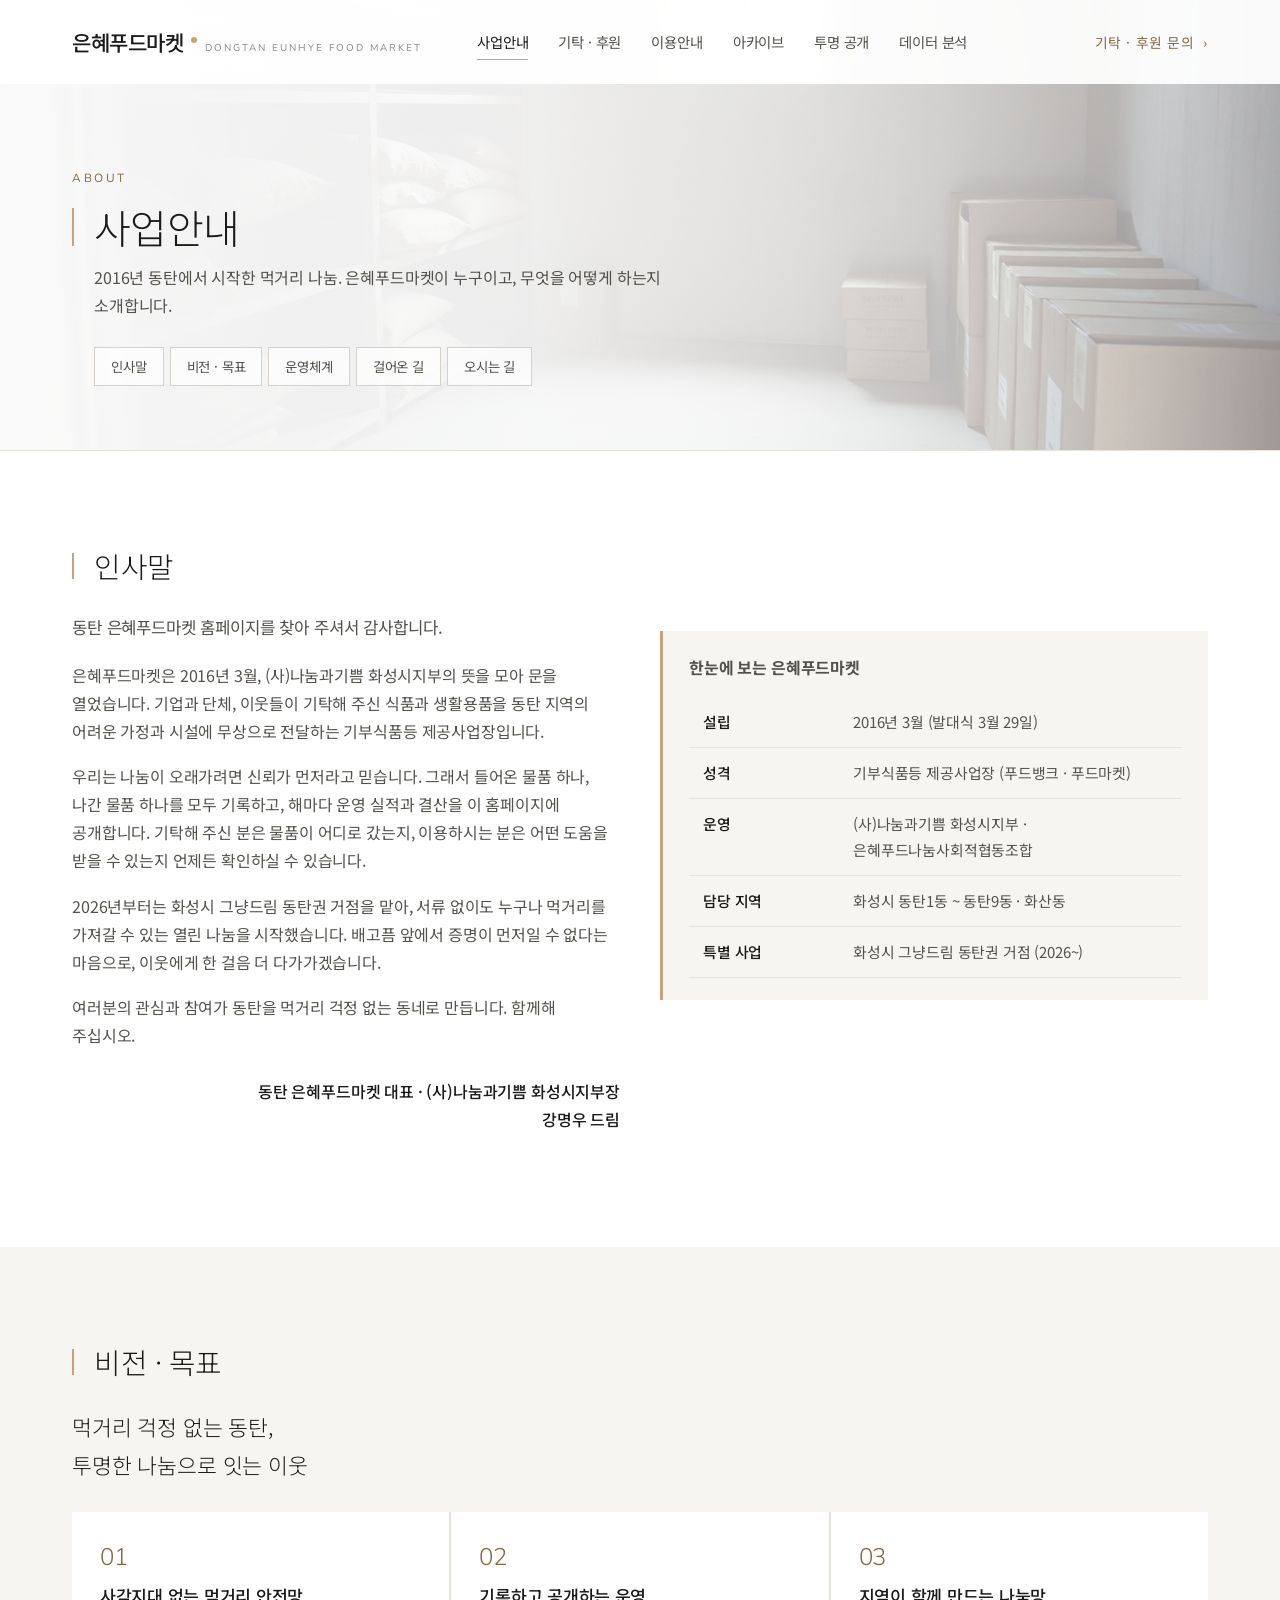
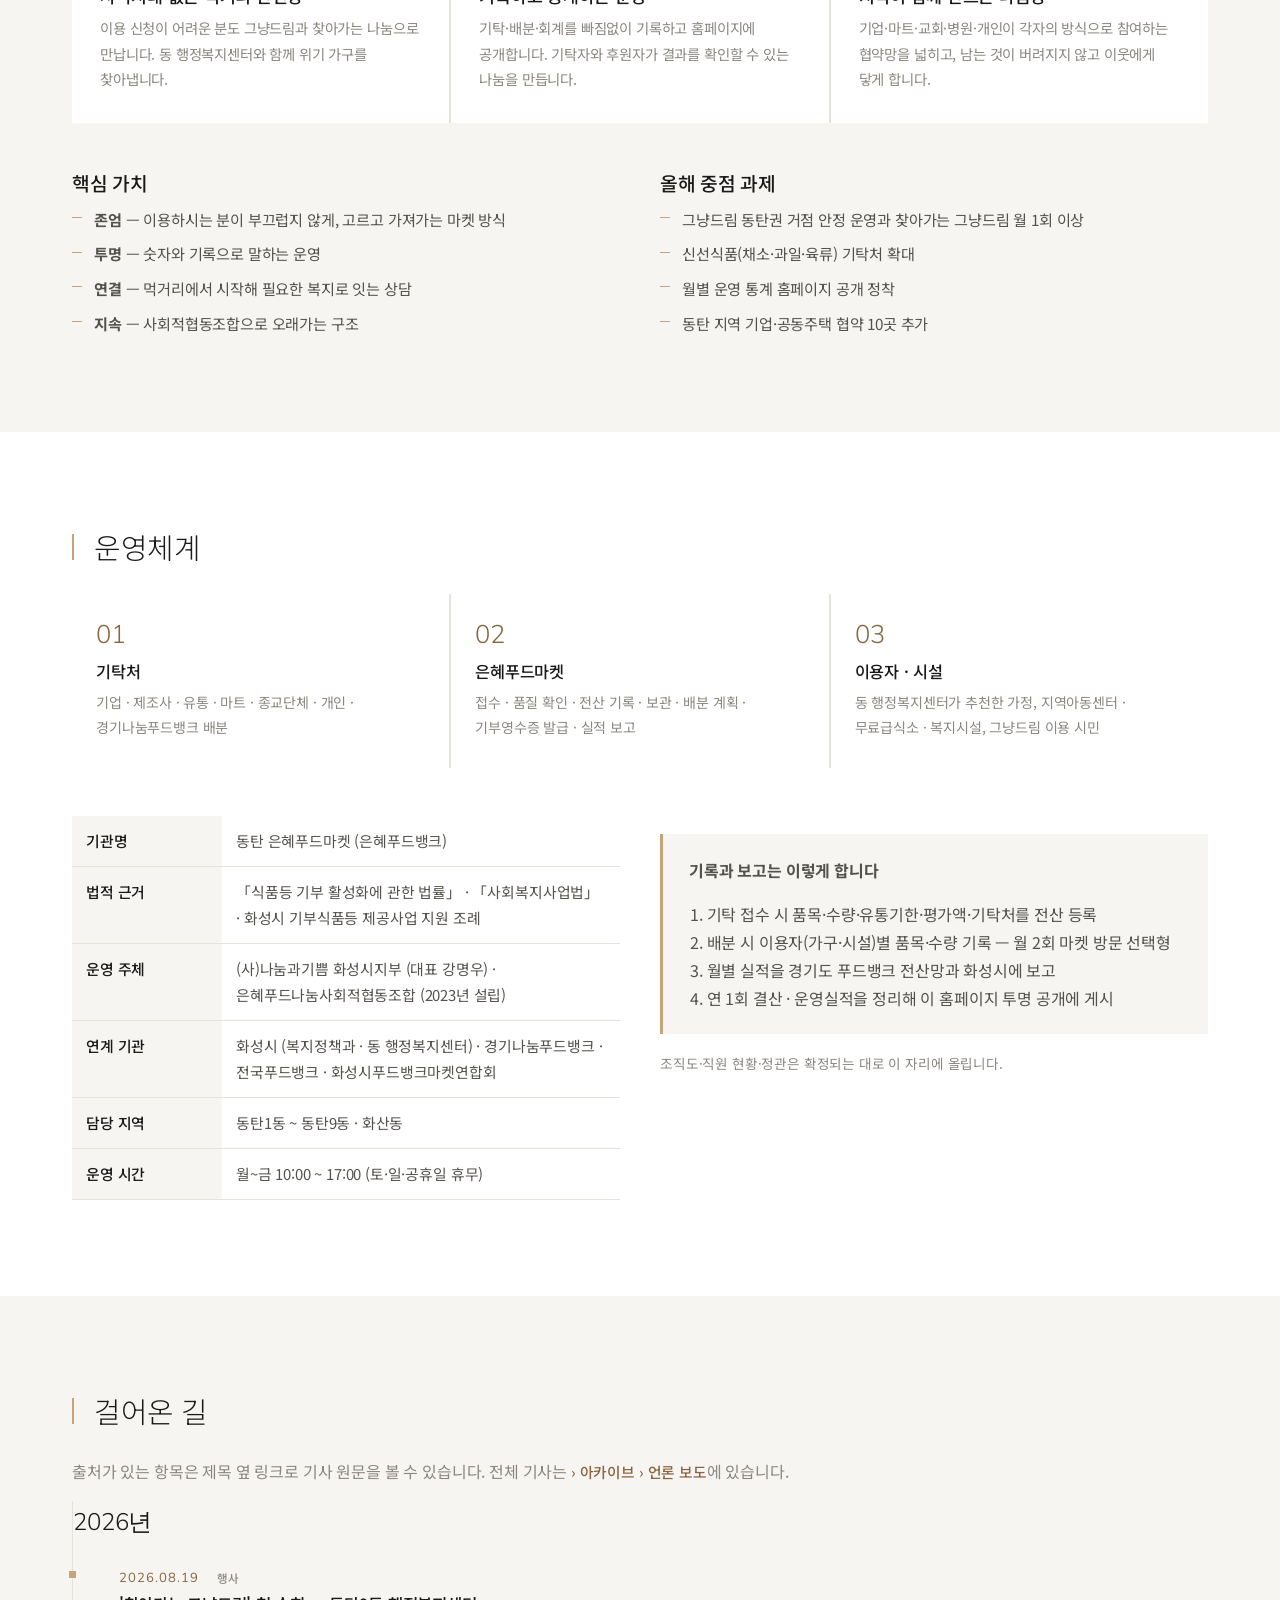
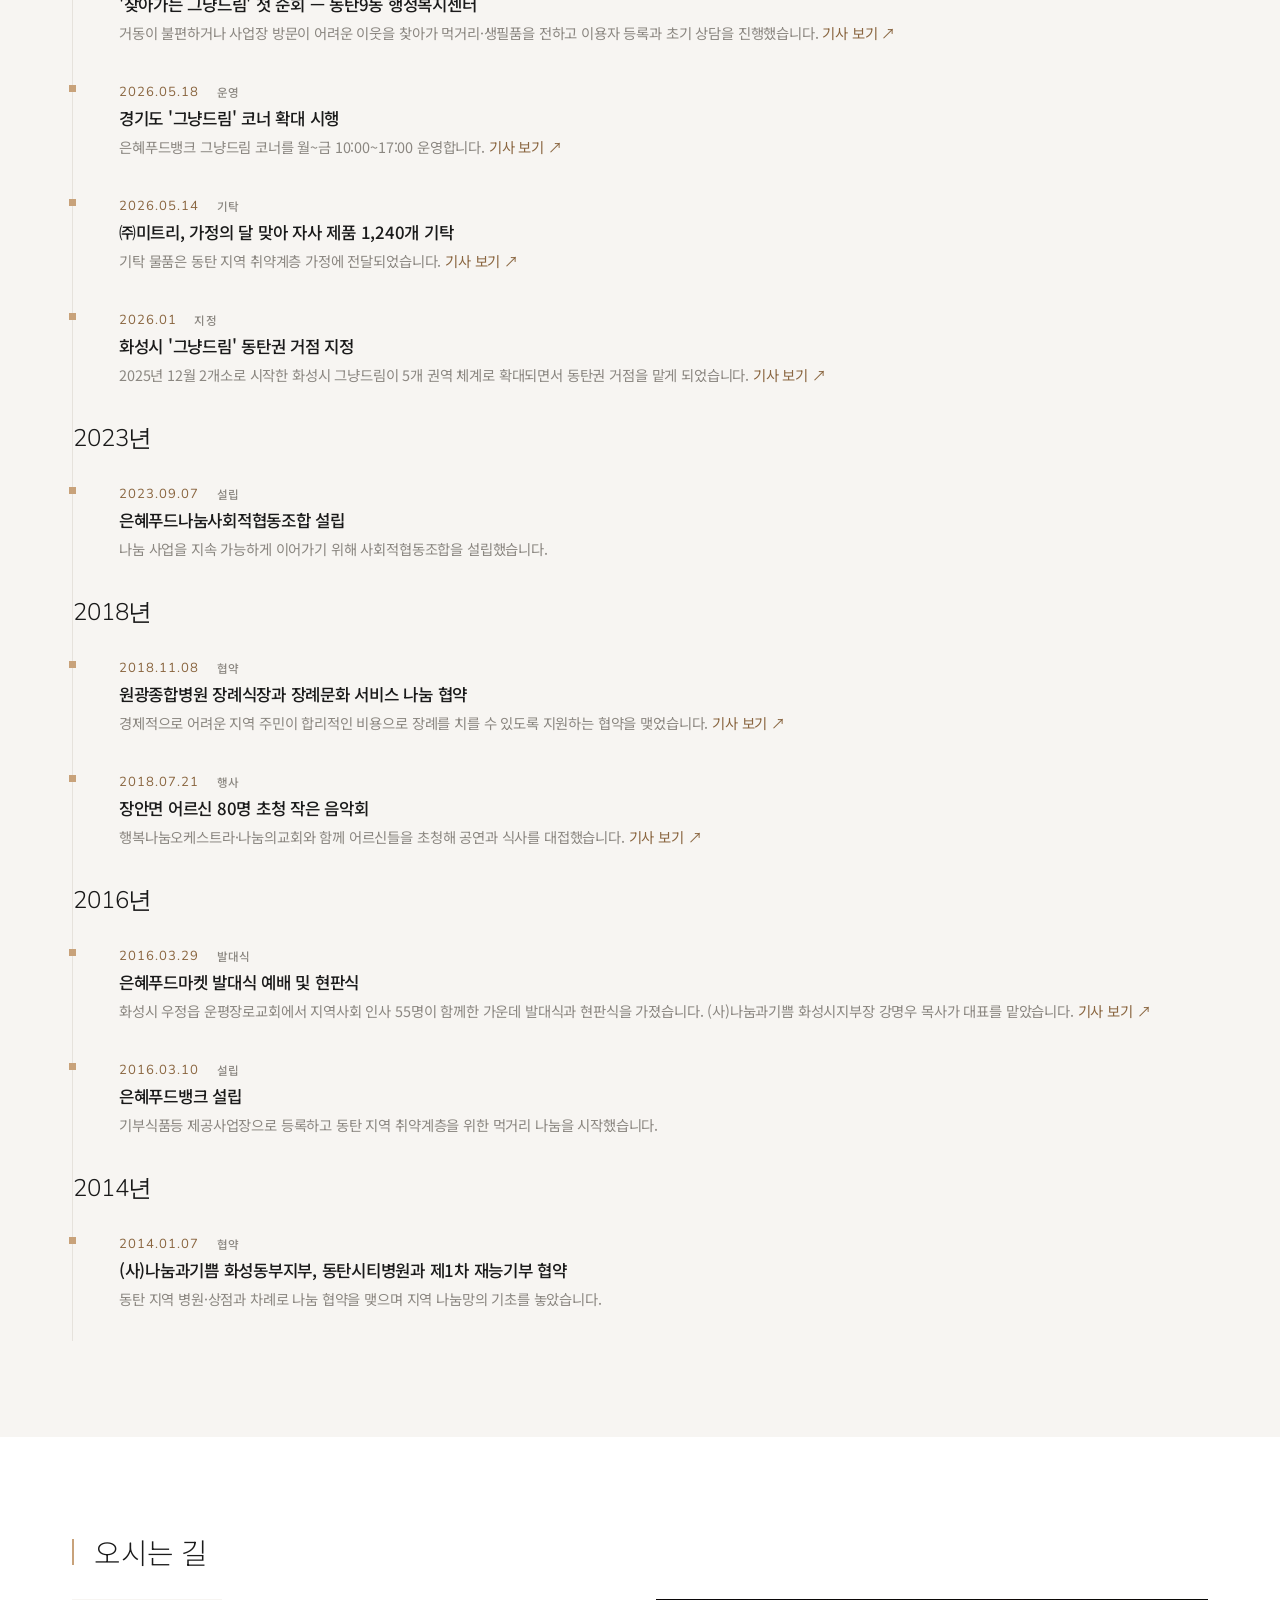
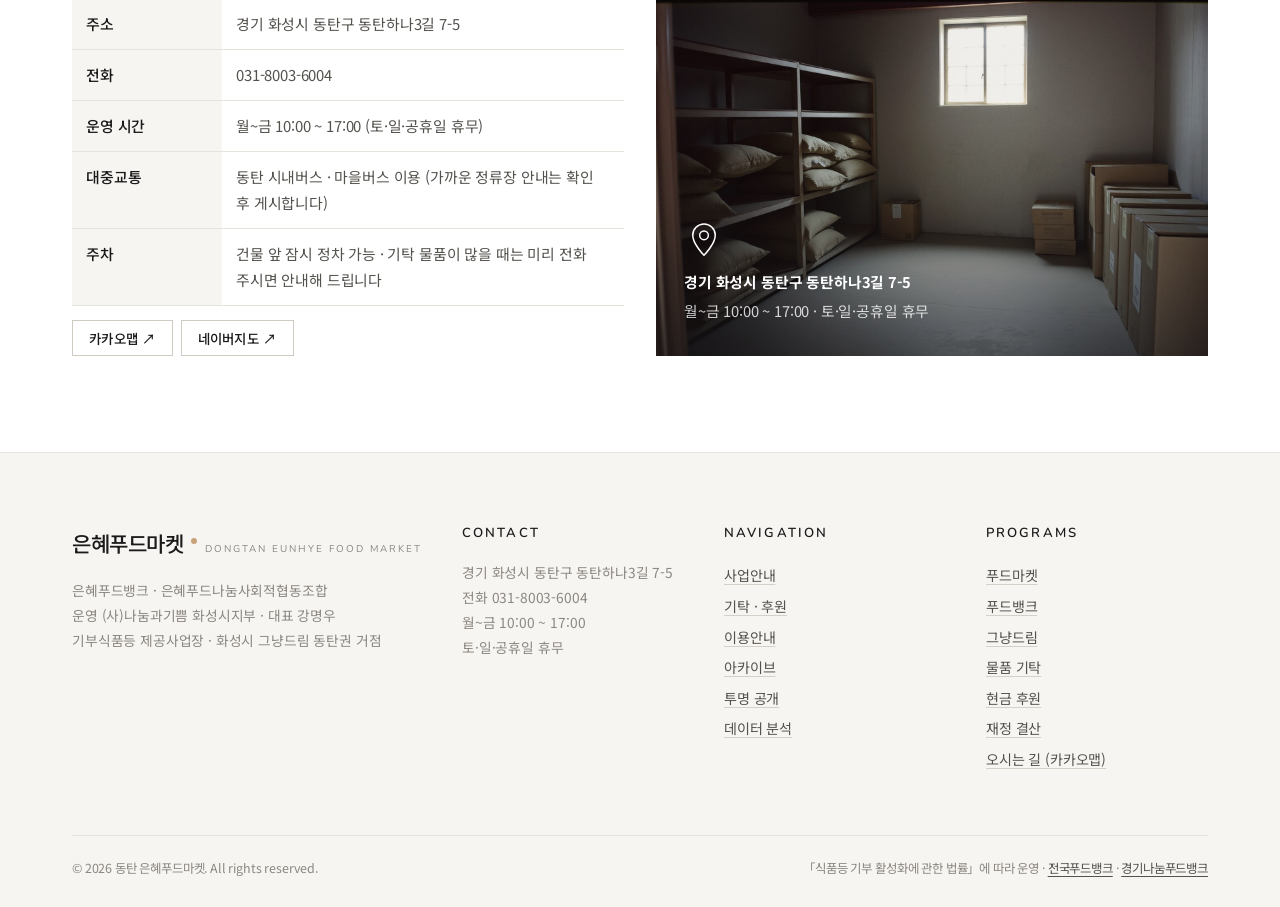
==== commit 00967f10: "feat: 홈페이지 테마를 밝게 변경하고 히어로 섹션 및 갤러리 구성 - 히어로 섹션과 갤러리에 추가한 이미지 사용 - 전체 배경색을 화이트와 그레이로 설정 - 텍스트와 요소는 고" ====
--- a/about.html
+++ b/about.html
@@ -5,12 +5,12 @@
   <meta name="viewport" content="width=device-width, initial-scale=1.0" />
   <title>사업안내 | 동탄 은혜푸드마켓</title>
   <meta name="description" content="동탄 은혜푸드마켓 인사말, 비전과 목표, 운영체계, 걸어온 길, 오시는 길" />
-  <meta name="theme-color" content="#2b2b2b" />
+  <meta name="theme-color" content="#ffffff" />
   <link rel="icon" href="images/favicon.svg" type="image/svg+xml" />
   <link rel="preconnect" href="https://fonts.googleapis.com" />
   <link rel="preconnect" href="https://fonts.gstatic.com" crossorigin />
   <link href="https://fonts.googleapis.com/css2?family=Noto+Sans+KR:wght@300;400;500;700&family=Nunito:wght@200;300;400;600&display=swap" rel="stylesheet" />
-  <link rel="stylesheet" href="css/style.css?v=4" />
+  <link rel="stylesheet" href="css/style.css?v=5" />
 </head>
 <body>
 <main id="main">
@@ -153,8 +153,8 @@
 
 </main>
 
-<script src="js/config.js?v=3"></script>
-<script src="js/layout.js?v=3"></script>
+<script src="js/config.js?v=4"></script>
+<script src="js/layout.js?v=4"></script>
 <script src="data/history.js?v=3"></script>
 <script>
 (function () {
--- a/css/style.css
+++ b/css/style.css
@@ -1,28 +1,30 @@
 /* ============================================================
-   동탄 은혜푸드마켓 — 공통 스타일 (2판)
+   동탄 은혜푸드마켓 — 공통 스타일 (3판 · 밝은 테마)
    ------------------------------------------------------------
-   기준 디자인: 어두운 사진 위 가는 흰 제목, 제목 왼쪽의 황갈색 세로 바,
-   짙은 회색 블록 안의 사진 카드, 큰 숫자와 선 아이콘, 사진 슬라이더, 4단 푸터.
+   기준 디자인: 흰 바탕과 옅은 회색 면, 가는 제목 왼쪽의 황갈색 세로 바,
+   사진은 밝은 면 위에 얹고 글은 짙은 먹색으로 둔다.
     · 서체: Noto Sans KR (제목 300, 본문 400) + Nunito (숫자·영문 눈썹)
-    · 색: 짙은 회색 #2b2b2b / 흰색 / 황갈색 #c8a27a / 따뜻한 회색 글자
-    · 모서리는 각지게(0), 그림자 없이 면과 여백으로 나눈다
+    · 색: 흰색 #ffffff / 옅은 회색 #f7f5f2 · #efece7 / 먹색 #1a1a1a / 황갈색 #c8a27a
+    · 모서리는 각지게(0), 그림자 대신 가는 선과 여백으로 나눈다
    ============================================================ */
 
 :root{
-  --char:#2b2b2b;        /* 짙은 회색 블록 */
-  --char-2:#3a3a3a;      /* 카드·푸터 */
-  --char-3:#1c1c1c;      /* 사진 위 덧칠 */
-  --tan:#c8a27a;         /* 강조색 */
-  --tan-dark:#a9835c;
-  --tan-soft:#efe4d3;    /* 아이콘 뒤 네모 */
-  --paper:#ffffff;
-  --cream:#f6f3ee;
-  --ink:#242424;
-  --body:#4d4d4d;
-  --muted:#8a8a8a;
-  --line:#e4e0da;
+  --paper:#ffffff;       /* 바탕 */
+  --cream:#f7f5f2;       /* 옅은 회색 띠 */
+  --mist:#efece7;        /* 한 단계 짙은 회색 면 */
+  --ink:#1a1a1a;         /* 제목 */
+  --body:#54524d;        /* 본문 */
+  --muted:#8b8781;       /* 보조 글자 */
+  --line:#e6e2dc;        /* 가는 선 */
+  --line-2:#d5d0c8;      /* 조금 진한 선 */
+  --char:#2b2b2b;        /* 짙은 단추·표시 */
+  --char-2:#3a3a3a;
+  --char-3:#f2efea;      /* 사진 자리 바탕 */
+  --tan:#c8a27a;         /* 강조색 — 장식 */
+  --tan-dark:#8a6640;    /* 강조색 — 글자·단추 */
+  --tan-soft:#f1e7da;    /* 아이콘 뒤 네모 */
   --maxw:1200px;
-  --header-h:88px;
+  --header-h:84px;
   --ease:cubic-bezier(.2,.7,.2,1);
 }
 
@@ -56,8 +58,9 @@
 
 /* 배경 띠 */
 .bg-cream{background:var(--cream)}
-.bg-dark{background:var(--char);color:#d6d2cc}
-.bg-dark h2,.bg-dark h3{color:#fff}
+.bg-mist{background:var(--mist)}
+.bg-dark{background:var(--mist);color:var(--body)}
+.bg-dark h2,.bg-dark h3{color:var(--ink)}
 .block{padding:96px 0}
 .block-sm{padding:64px 0}
 @media (max-width:760px){ .block{padding:64px 0} .block-sm{padding:48px 0} }
@@ -66,8 +69,8 @@
 .h-bar{position:relative;padding-left:22px;font-size:1.9rem;font-weight:300;line-height:1.3}
 .h-bar::before{content:"";position:absolute;left:0;top:.2em;bottom:.2em;width:2px;background:var(--tan)}
 .h-bar.sm{font-size:1.45rem;padding-left:18px}
-.bg-dark .h-bar,.on-dark .h-bar{color:#fff}
-.eyebrow{display:block;font-family:"Nunito","Noto Sans KR",sans-serif;font-size:.74rem;letter-spacing:.22em;text-transform:uppercase;color:var(--tan);margin-bottom:12px}
+.bg-dark .h-bar,.on-dark .h-bar{color:var(--ink)}
+.eyebrow{display:block;font-family:"Nunito","Noto Sans KR",sans-serif;font-size:.74rem;letter-spacing:.22em;text-transform:uppercase;color:var(--tan-dark);margin-bottom:12px}
 .lead{font-size:1.05rem;color:var(--body)}
 .small{font-size:.88rem}.muted{color:var(--muted)}
 .tan-link{color:var(--tan-dark);font-weight:500;font-size:.92rem}
@@ -81,12 +84,12 @@
 
 /* 단추 — 각진 황갈색 */
 .btn{display:inline-flex;align-items:center;justify-content:center;gap:8px;padding:13px 26px;font-size:.9rem;font-weight:500;letter-spacing:.02em;border:1px solid transparent;cursor:pointer;transition:background .2s,color .2s,border-color .2s;line-height:1.2}
-.btn-tan{background:var(--tan);color:#fff}
-.btn-tan:hover{background:var(--tan-dark)}
+.btn-tan{background:var(--tan-dark);color:#fff}
+.btn-tan:hover{background:#6f5133}
 .btn-dark{background:var(--char);color:#fff}
 .btn-dark:hover{background:#000}
-.btn-line{background:transparent;border-color:rgba(255,255,255,.55);color:#fff}
-.btn-line:hover{border-color:#fff}
+.btn-line{background:#fff;border-color:var(--line-2);color:var(--ink)}
+.btn-line:hover{border-color:var(--ink)}
 .btn-outline{background:#fff;border-color:#cfcac2;color:var(--ink)}
 .btn-outline:hover{border-color:var(--char)}
 .btn-ghost{background:transparent;border-color:var(--line);color:var(--body)}
@@ -95,89 +98,107 @@
 .btn[disabled]{opacity:.5;cursor:not-allowed}
 .btn .chev{font-family:"Nunito",sans-serif}
 
-/* ============ 헤더 ============ */
-#header{position:fixed;top:0;left:0;right:0;z-index:100;transition:background .25s,box-shadow .25s}
-#header.solid,#header.scrolled{background:rgba(31,31,31,.96)}
-#header.scrolled{box-shadow:0 1px 0 rgba(255,255,255,.06)}
-.nav-inner{max-width:var(--maxw);margin:0 auto;padding:0 32px;height:var(--header-h);display:flex;align-items:center;gap:40px;color:#fff}
-.logo{display:flex;align-items:baseline;gap:8px;flex:0 0 auto;color:#fff}
-.logo-kr{font-size:1.35rem;font-weight:500;letter-spacing:-.02em;white-space:nowrap}
+/* ============ 헤더 — 흰 바탕에 먹색 글자 ============ */
+#header{position:fixed;top:0;left:0;right:0;z-index:100;background:rgba(255,255,255,.92);-webkit-backdrop-filter:saturate(180%) blur(12px);backdrop-filter:saturate(180%) blur(12px);transition:box-shadow .25s,background .25s}
+#header.scrolled{background:rgba(255,255,255,.97);box-shadow:0 1px 0 var(--line)}
+.nav-inner{max-width:var(--maxw);margin:0 auto;padding:0 32px;height:var(--header-h);display:flex;align-items:center;gap:40px;color:var(--ink)}
+.logo{display:flex;align-items:baseline;gap:8px;flex:0 0 auto;color:var(--ink)}
+.logo-kr{font-size:1.32rem;font-weight:500;letter-spacing:-.02em;white-space:nowrap}
 .logo-dot{width:6px;height:6px;background:var(--tan);display:inline-block;border-radius:50%;transform:translateY(-8px)}
-.logo-en{font-family:"Nunito",sans-serif;font-size:.62rem;letter-spacing:.2em;color:rgba(255,255,255,.55);white-space:nowrap}
+.logo-en{font-family:"Nunito",sans-serif;font-size:.62rem;letter-spacing:.2em;color:var(--muted);white-space:nowrap}
 .nav-menu{display:flex;align-items:center;gap:0}
 .nav-item{position:relative}
-.nav-item>a{display:block;padding:10px 15px;font-size:.9rem;font-weight:400;color:rgba(255,255,255,.85);white-space:nowrap;transition:color .16s}
-.nav-item>a:hover,.nav-item>a.active{color:#fff}
+.nav-item>a{display:block;padding:10px 15px;font-size:.9rem;font-weight:400;color:var(--body);white-space:nowrap;transition:color .16s}
+.nav-item>a:hover,.nav-item>a.active{color:var(--ink)}
 .nav-item>a.active{position:relative}
 .nav-item>a.active::after{content:"";position:absolute;left:15px;right:15px;bottom:5px;height:1px;background:var(--tan)}
 .nav-dropdown{position:absolute;left:0;top:100%;transform:translateY(6px);opacity:0;pointer-events:none;transition:opacity .15s,transform .15s;padding-top:4px}
 .nav-item:hover .nav-dropdown,.nav-item:focus-within .nav-dropdown{opacity:1;pointer-events:auto;transform:translateY(0)}
-.nav-dropdown-inner{background:#1f1f1f;min-width:180px;padding:10px 0;border-top:2px solid var(--tan)}
-.nav-dropdown-inner a{display:block;padding:9px 18px;font-size:.86rem;color:rgba(255,255,255,.8);white-space:nowrap}
-.nav-dropdown-inner a:hover{background:#2b2b2b;color:#fff}
-.nav-cta{margin-left:auto;flex:0 0 auto;font-size:.86rem;color:var(--tan);letter-spacing:.04em;white-space:nowrap}
-.nav-cta:hover{color:#fff}
+.nav-dropdown-inner{background:#fff;min-width:180px;padding:10px 0;border:1px solid var(--line);border-top:2px solid var(--tan);box-shadow:0 14px 34px rgba(26,26,26,.07)}
+.nav-dropdown-inner a{display:block;padding:9px 18px;font-size:.86rem;color:var(--body);white-space:nowrap}
+.nav-dropdown-inner a:hover{background:var(--cream);color:var(--ink)}
+.nav-cta{margin-left:auto;flex:0 0 auto;font-size:.86rem;color:var(--tan-dark);letter-spacing:.04em;white-space:nowrap}
+.nav-cta:hover{color:var(--ink)}
 .nav-toggle{display:none;background:none;border:0;padding:8px;cursor:pointer;margin-left:auto}
-.nav-toggle span{display:block;width:24px;height:1.5px;background:#fff;margin:6px 0;transition:transform .2s,opacity .2s}
+.nav-toggle span{display:block;width:24px;height:1.5px;background:var(--ink);margin:6px 0;transition:transform .2s,opacity .2s}
 @media (max-width:1180px){ .nav-inner{gap:24px} .nav-item>a{padding:10px 11px;font-size:.86rem} }
 @media (max-width:1000px){
-  :root{--header-h:66px}
+  :root{--header-h:64px}
   .nav-menu,.nav-cta{display:none}
   .nav-toggle{display:block}
   .logo-kr{font-size:1.15rem}
 }
+@media (max-width:640px){ .logo-en{display:none} .nav-inner{padding:0 20px} }
 .nav-toggle.open span:nth-child(1){transform:translateY(7.5px) rotate(45deg)}
 .nav-toggle.open span:nth-child(2){opacity:0}
 .nav-toggle.open span:nth-child(3){transform:translateY(-7.5px) rotate(-45deg)}
-.mobile-menu{position:fixed;inset:var(--header-h) 0 0 0;background:#1f1f1f;color:#fff;z-index:99;overflow:auto;padding:20px 32px 48px;display:none}
+.mobile-menu{position:fixed;inset:var(--header-h) 0 0 0;background:#fff;color:var(--ink);z-index:99;overflow:auto;padding:20px 32px 48px;display:none;border-top:1px solid var(--line)}
 .mobile-menu.open{display:block}
-.mobile-menu .mm-group{border-bottom:1px solid rgba(255,255,255,.1);padding:14px 0}
-.mobile-menu .mm-group>a{display:block;font-size:1.15rem;font-weight:400;color:#fff;padding:4px 0}
+.mobile-menu .mm-group{border-bottom:1px solid var(--line);padding:14px 0}
+.mobile-menu .mm-group>a{display:block;font-size:1.12rem;font-weight:400;color:var(--ink);padding:4px 0}
 .mobile-menu .mm-sub{display:flex;flex-wrap:wrap;gap:6px 16px;padding:6px 0 4px}
-.mobile-menu .mm-sub a{color:rgba(255,255,255,.6);font-size:.9rem}
-.mobile-menu .mm-cta{display:block;text-align:center;background:var(--tan);color:#fff;padding:14px;font-weight:500;margin-top:24px}
-.mobile-menu .mm-meta{font-size:.85rem;color:rgba(255,255,255,.5);margin-top:20px}
-
-/* ============ 첫 화면 슬라이더 ============ */
-.hero{position:relative;height:100vh;min-height:620px;max-height:900px;background:var(--char-3);color:#fff;overflow:hidden}
-.hero-slide{position:absolute;inset:0;opacity:0;transition:opacity 1.1s var(--ease);background-size:cover;background-position:center}
+.mobile-menu .mm-sub a{color:var(--muted);font-size:.9rem}
+.mobile-menu .mm-cta{display:block;text-align:center;background:var(--tan-dark);color:#fff;padding:14px;font-weight:500;margin-top:24px}
+.mobile-menu .mm-meta{font-size:.85rem;color:var(--muted);margin-top:20px}
+
+/* ============ 첫 화면 — 왼쪽 글, 오른쪽 사진 ============ */
+.hero{position:relative;background:var(--paper);padding:calc(var(--header-h) + 72px) 0 84px;overflow:hidden}
+.hero::before{content:"";position:absolute;right:0;top:0;bottom:0;width:42%;background:var(--cream);z-index:0}
+.hero-grid{position:relative;z-index:1;display:grid;grid-template-columns:1fr 1.08fr;gap:72px;align-items:center}
+.hero-copy{position:relative;padding-left:26px;max-width:540px}
+.hero .eyebrow{margin-bottom:18px}
+.hero h1{position:relative;color:var(--ink);font-size:3rem;font-weight:300;line-height:1.24;margin-bottom:16px;letter-spacing:-.025em}
+.hero h1::before{content:"";position:absolute;left:-26px;top:.16em;bottom:.14em;width:2px;background:var(--tan)}
+.hero-tag{font-size:1.02rem;color:var(--body);margin:0 0 32px;max-width:26em}
+.hero-actions{display:flex;flex-wrap:wrap;gap:12px;margin-bottom:38px}
+.hero-facts{display:flex;flex-wrap:wrap;gap:0;margin:0;padding-top:24px;border-top:1px solid var(--line)}
+.hero-facts>div{padding-right:32px;margin-right:32px;border-right:1px solid var(--line)}
+.hero-facts>div:last-child{border-right:0;padding-right:0;margin-right:0}
+.hero-facts dt{font-family:"Nunito","Noto Sans KR",sans-serif;font-size:.72rem;letter-spacing:.18em;text-transform:uppercase;color:var(--muted)}
+.hero-facts dd{margin:6px 0 0;font-size:.95rem;color:var(--ink)}
+.hero-media{position:relative}
+.hero-media::before{content:"";position:absolute;left:-28px;top:28px;bottom:26px;width:56%;background:var(--tan-soft);z-index:0}
+.hero-frame{position:relative;z-index:1;aspect-ratio:5/4;background:var(--char-3);overflow:hidden}
+.hero-slide{position:absolute;inset:0;opacity:0;transition:opacity 1s var(--ease);background-size:cover;background-position:center}
 .hero-slide.active{opacity:1}
-.hero-slide::after{content:"";position:absolute;inset:0;background:linear-gradient(90deg,rgba(20,20,20,.82) 0%,rgba(20,20,20,.55) 40%,rgba(20,20,20,.15) 75%,rgba(20,20,20,.35) 100%)}
-.hero-inner{position:relative;z-index:2;max-width:var(--maxw);margin:0 auto;padding:0 32px;height:100%;display:flex;flex-direction:column;justify-content:center}
-.hero-copy{max-width:640px;padding-left:26px;position:relative;margin-top:40px}
-.hero h1{position:relative;color:#fff;font-size:3.1rem;font-weight:300;line-height:1.25;margin-bottom:14px;letter-spacing:-.02em}
-.hero h1::before{content:"";position:absolute;left:-26px;top:.16em;bottom:.14em;width:2px;background:var(--tan)}
-.hero-tag{font-family:"Nunito","Noto Sans KR",sans-serif;font-size:.78rem;letter-spacing:.24em;text-transform:uppercase;color:rgba(255,255,255,.8);margin:0 0 30px}
-.hero-actions{display:flex;flex-wrap:wrap;gap:14px;margin-bottom:56px}
-.hero-nav{display:flex;align-items:center;gap:26px;padding-left:26px;color:#fff}
-.hero-count{font-family:"Nunito",sans-serif;font-size:1.9rem;font-weight:300;color:var(--tan);line-height:1}
-.hero-count small{font-size:.9rem;color:rgba(255,255,255,.6)}
-.hero-arrows{display:flex;gap:18px}
-.hero-arrows button,.arrow-btn{background:none;border:0;color:#fff;cursor:pointer;padding:6px;opacity:.85;transition:opacity .2s,transform .2s}
-.hero-arrows button:hover,.arrow-btn:hover{opacity:1;transform:translateX(0) scale(1.05)}
-.hero-down{position:absolute;left:50%;bottom:34px;transform:translateX(-50%);z-index:2;color:#fff;opacity:.8;animation:bob 2.4s infinite}
-@keyframes bob{0%,100%{transform:translate(-50%,0)}50%{transform:translate(-50%,8px)}}
-@media (max-width:900px){
-  .hero{min-height:560px;height:88vh}
-  .hero h1{font-size:2.1rem}
-  .hero-copy{margin-top:20px}
-  .hero-actions{margin-bottom:36px}
-  /* 좁은 화면에서는 글이 사진 위쪽에 얹히므로 그늘도 위에서 아래로 */
-  .hero-slide::after{background:linear-gradient(180deg,rgba(20,20,20,.88) 0%,rgba(20,20,20,.72) 45%,rgba(20,20,20,.3) 100%)}
-  .page-banner::after{background:linear-gradient(180deg,rgba(20,20,20,.9) 0%,rgba(20,20,20,.72) 100%)}
+.hero-bar{position:relative;z-index:1;display:flex;align-items:center;justify-content:space-between;gap:20px;margin-top:20px}
+.hero-cap{position:relative;padding-left:16px;font-size:.85rem;color:var(--muted);line-height:1.5}
+.hero-cap::before{content:"";position:absolute;left:0;top:.72em;width:8px;height:1px;background:var(--tan)}
+.hero-nav{display:flex;align-items:center;gap:16px;flex:0 0 auto}
+.hero-count{font-family:"Nunito",sans-serif;font-size:1.4rem;font-weight:300;color:var(--tan-dark);line-height:1}
+.hero-count small{font-size:.82rem;color:var(--muted)}
+.hero-arrows{display:flex;gap:8px}
+.hero-arrows button,.arrow-btn{width:38px;height:38px;display:grid;place-items:center;background:#fff;border:1px solid var(--line);color:var(--ink);cursor:pointer;padding:0;transition:border-color .2s,color .2s}
+.hero-arrows button:hover,.arrow-btn:hover{border-color:var(--tan);color:var(--tan-dark)}
+.hero-arrows .ico,.arrow-btn .ico{width:20px;height:20px}
+@media (max-width:1000px){
+  .hero{padding:calc(var(--header-h) + 44px) 0 56px}
+  .hero::before{display:none}
+  .hero-grid{grid-template-columns:1fr;gap:38px}
+  .hero-copy{max-width:none}
+  .hero h1{font-size:2.15rem}
+  .hero-media::before{left:-16px;top:16px;bottom:16px}
+}
+@media (max-width:560px){
+  .hero-facts>div{border-right:0;padding-right:0;margin:0 28px 10px 0}
+  .hero h1{font-size:1.9rem}
 }
 
 /* ============ 페이지 배너 (속 페이지) ============ */
-.page-banner{position:relative;background:var(--char-3) center/cover no-repeat;color:#fff;padding:calc(var(--header-h) + 90px) 0 72px;overflow:hidden}
-.page-banner::after{content:"";position:absolute;inset:0;background:linear-gradient(90deg,rgba(20,20,20,.86) 0%,rgba(20,20,20,.6) 45%,rgba(20,20,20,.25) 100%)}
+.page-banner{position:relative;background:var(--char-3) center/cover no-repeat;color:var(--ink);padding:calc(var(--header-h) + 84px) 0 64px;overflow:hidden;border-bottom:1px solid var(--line)}
+.page-banner::after{content:"";position:absolute;inset:0;background:linear-gradient(90deg,rgba(255,255,255,.97) 0%,rgba(255,255,255,.92) 42%,rgba(255,255,255,.55) 100%)}
 .page-banner .container{position:relative;z-index:2}
-.page-banner h1{color:#fff;font-size:2.6rem;font-weight:300;padding-left:22px;position:relative;margin-bottom:10px}
+.page-banner h1{color:var(--ink);font-size:2.5rem;font-weight:300;padding-left:22px;position:relative;margin-bottom:10px}
 .page-banner h1::before{content:"";position:absolute;left:0;top:.18em;bottom:.18em;width:2px;background:var(--tan)}
-.page-banner p{color:rgba(255,255,255,.78);max-width:640px;margin:0 0 0 22px}
+.page-banner p{color:var(--body);max-width:640px;margin:0 0 0 22px}
 .ph-tabs{display:flex;flex-wrap:wrap;gap:6px;margin:28px 0 0 22px}
-.ph-tabs a{border:1px solid rgba(255,255,255,.35);padding:7px 16px;font-size:.84rem;color:rgba(255,255,255,.85);transition:border-color .2s,color .2s}
-.ph-tabs a:hover,.ph-tabs a.active{border-color:var(--tan);color:var(--tan)}
-@media (max-width:760px){ .page-banner{padding:calc(var(--header-h) + 56px) 0 48px} .page-banner h1{font-size:1.9rem} }
+.ph-tabs a{border:1px solid var(--line-2);background:rgba(255,255,255,.72);padding:7px 16px;font-size:.84rem;color:var(--body);transition:border-color .2s,color .2s,background .2s}
+.ph-tabs a:hover,.ph-tabs a.active{border-color:var(--tan);color:var(--tan-dark);background:#fff}
+@media (max-width:760px){
+  .page-banner{padding:calc(var(--header-h) + 48px) 0 44px}
+  .page-banner h1{font-size:1.9rem}
+  .page-banner::after{background:linear-gradient(180deg,rgba(255,255,255,.96) 0%,rgba(255,255,255,.88) 60%,rgba(255,255,255,.7) 100%)}
+}
 
 /* ============ 섹션 머리 ============ */
 .sec-head{display:flex;align-items:flex-end;justify-content:space-between;gap:24px;margin-bottom:40px}
@@ -186,24 +207,23 @@
 .more::before{content:"› "}
 @media (max-width:760px){ .sec-head{flex-direction:column;align-items:flex-start;gap:10px} }
 
-/* 왼쪽 글 + 오른쪽 짙은 블록 (사진 카드 3장) */
+/* 왼쪽 글 + 오른쪽 사진 카드 3장 */
 .block-clip{overflow-x:clip}
 .split{display:grid;grid-template-columns:300px 1fr;gap:56px;align-items:start}
 .split-copy p{color:var(--muted);font-size:.93rem;margin:22px 0 22px 22px}
-.dark-shelf{position:relative;background:var(--char);padding:0}
-.dark-shelf::after{content:"";position:absolute;top:0;bottom:0;left:100%;width:50vw;background:var(--char)}
-.photo-cards{display:grid;grid-template-columns:repeat(3,1fr);gap:2px;background:var(--char)}
-.photo-card{position:relative;min-height:400px;color:#fff;display:flex;flex-direction:column;justify-content:flex-end;background:var(--char-2) center/cover no-repeat;isolation:isolate}
-.photo-card::before{content:"";position:absolute;inset:0;background:linear-gradient(180deg,rgba(30,30,30,.35) 0%,rgba(30,30,30,.7) 55%,rgba(25,25,25,.92) 100%);z-index:-1}
-.photo-card .pc-body{padding:34px 28px 0;position:relative}
-.photo-card .pc-body::before{content:"";position:absolute;left:28px;top:calc(34px + 44px + 8px);height:1.5em;width:2px;background:var(--tan)}
-.photo-card .ico{color:#fff;margin-bottom:14px}
-.photo-card h3{color:#fff;font-size:1.25rem;font-weight:400;padding-left:14px;margin-bottom:10px}
-.photo-card p{font-size:.86rem;color:rgba(255,255,255,.72);margin:0 0 26px;line-height:1.65}
-.photo-card .pc-btn{display:block;background:var(--tan);color:#fff;text-align:center;font-size:.84rem;padding:12px;transition:background .2s}
-.photo-card:hover .pc-btn{background:var(--tan-dark)}
+.dark-shelf{position:relative;background:var(--cream);padding:0}
+.dark-shelf::after{content:"";position:absolute;top:0;bottom:0;left:100%;width:50vw;background:var(--cream)}
+.photo-cards{display:grid;grid-template-columns:repeat(3,1fr);gap:1px;background:var(--line)}
+.photo-card{position:relative;min-height:460px;color:var(--ink);display:flex;flex-direction:column;justify-content:flex-end;background:var(--char-3) center top/cover no-repeat}
+.photo-card .pc-body{position:relative;background:#fff;padding:28px 26px 0;margin-top:auto}
+.photo-card .pc-body::before{content:"";position:absolute;left:26px;top:calc(28px + 40px + 10px);height:1.4em;width:2px;background:var(--tan)}
+.photo-card .ico{color:var(--tan-dark);margin-bottom:14px}
+.photo-card h3{color:var(--ink);font-size:1.2rem;font-weight:500;padding-left:14px;margin-bottom:10px}
+.photo-card p{font-size:.86rem;color:var(--muted);margin:0 0 22px;line-height:1.65}
+.photo-card .pc-btn{display:block;background:#fff;color:var(--tan-dark);text-align:center;font-size:.84rem;padding:14px;border-top:1px solid var(--line);transition:background .2s,color .2s,border-color .2s}
+.photo-card:hover .pc-btn{background:var(--tan-dark);color:#fff;border-top-color:var(--tan-dark)}
 @media (max-width:1000px){ .split{grid-template-columns:1fr;gap:28px} .dark-shelf::after{display:none} }
-@media (max-width:760px){ .photo-cards{grid-template-columns:1fr} .photo-card{min-height:300px} }
+@media (max-width:760px){ .photo-cards{grid-template-columns:1fr} .photo-card{min-height:360px} }
 
 /* 큰 숫자 + 특징 목록 */
 .why{display:grid;grid-template-columns:1fr 1.4fr;gap:56px;align-items:start}
@@ -234,20 +254,41 @@
 @media (max-width:900px){ .kpi-row{grid-template-columns:repeat(2,1fr)} }
 @media (max-width:480px){ .kpi-row{grid-template-columns:1fr} }
 
-/* 사진 슬라이더 (함께한 순간들) */
-.story{position:relative;padding:20px 0 20px}
-.story-bg{position:absolute;top:0;bottom:0;right:0;width:46%;background:var(--cream) center/cover;opacity:.9;z-index:0}
-.story-grid{position:relative;z-index:1;display:grid;grid-template-columns:1.25fr 1fr;align-items:center}
-.story-photo{position:relative;aspect-ratio:16/10;background:var(--char-2) center/cover no-repeat;transition:background-image .4s}
-.story-panel{background:var(--tan);color:#fff;padding:40px 40px 32px;margin-left:-40px;position:relative;z-index:2}
-.story-panel h3{color:#fff;font-size:1.25rem;font-weight:400;margin-bottom:12px;line-height:1.4}
-.story-panel p{font-size:.88rem;color:rgba(255,255,255,.9);margin:0 0 24px;min-height:3.2em}
-.story-panel .s-date{font-family:"Nunito",sans-serif;font-size:.78rem;letter-spacing:.14em;color:rgba(255,255,255,.75);margin-bottom:8px;display:block}
-.story-nav{display:flex;align-items:center;gap:22px}
-.story-nav .hero-count{color:#fff}
-.story-nav .hero-count small{color:rgba(255,255,255,.7)}
-.story-nav .arrow-btn{color:#fff}
-@media (max-width:900px){ .story-grid{grid-template-columns:1fr} .story-panel{margin:0} .story-bg{display:none} }
+/* 사진 갤러리 (함께한 순간들) */
+.gallery{display:grid;grid-template-columns:repeat(4,1fr);gap:26px 24px}
+.g-item{display:block;width:100%;padding:0;border:0;background:none;text-align:left;color:inherit;cursor:pointer;font:inherit}
+.g-thumb{position:relative;aspect-ratio:4/3;background:var(--char-3);overflow:hidden}
+.g-thumb img{width:100%;height:100%;object-fit:cover;transition:transform .7s var(--ease)}
+.g-thumb::after{content:"";position:absolute;inset:0;background:rgba(26,26,26,0);transition:background .3s}
+.g-item:hover .g-thumb img,.g-item:focus-visible .g-thumb img{transform:scale(1.045)}
+.g-item:hover .g-thumb::after{background:rgba(26,26,26,.06)}
+.g-date{display:block;font-family:"Nunito",sans-serif;font-size:.78rem;letter-spacing:.1em;color:var(--tan-dark);margin:16px 0 5px}
+.g-title{display:block;font-size:.93rem;color:var(--ink);line-height:1.55;transition:color .2s}
+.g-item:hover .g-title{color:var(--tan-dark)}
+.g-note{display:block;font-size:.82rem;color:var(--muted);margin-top:4px}
+@media (max-width:1040px){ .gallery{grid-template-columns:repeat(3,1fr)} }
+@media (max-width:760px){ .gallery{grid-template-columns:repeat(2,1fr);gap:20px 16px} .g-title{font-size:.88rem} }
+
+/* 사진 크게 보기 */
+.lb{position:fixed;inset:0;z-index:300;background:rgba(255,255,255,.97);-webkit-backdrop-filter:blur(6px);backdrop-filter:blur(6px);display:none;align-items:center;justify-content:center;padding:72px 24px 88px}
+.lb.open{display:flex}
+.lb-fig{margin:0;max-width:1080px;width:100%;display:flex;flex-direction:column;align-items:center}
+.lb-fig img{max-width:100%;max-height:72vh;object-fit:contain;background:var(--char-3);box-shadow:0 24px 60px rgba(26,26,26,.13)}
+.lb-cap{margin-top:20px;text-align:center;max-width:680px}
+.lb-cap .c-date{display:block;font-family:"Nunito",sans-serif;font-size:.78rem;letter-spacing:.14em;color:var(--tan-dark);margin-bottom:6px}
+.lb-cap .c-title{display:block;font-size:1.02rem;color:var(--ink);line-height:1.5}
+.lb-cap .c-note{display:block;font-size:.86rem;color:var(--muted);margin-top:6px}
+.lb button{position:absolute;background:#fff;border:1px solid var(--line);color:var(--ink);width:44px;height:44px;display:grid;place-items:center;cursor:pointer;padding:0;transition:border-color .2s,color .2s}
+.lb button:hover{border-color:var(--tan);color:var(--tan-dark)}
+.lb-close{top:24px;right:24px;font-size:1.3rem;font-family:"Nunito",sans-serif;line-height:1}
+.lb-prev{left:24px;top:50%;transform:translateY(-50%)}
+.lb-next{right:24px;top:50%;transform:translateY(-50%)}
+.lb-idx{position:absolute;bottom:28px;left:50%;transform:translateX(-50%);font-family:"Nunito",sans-serif;font-size:.86rem;color:var(--muted);letter-spacing:.1em}
+@media (max-width:760px){
+  .lb{padding:64px 12px 76px}
+  .lb-prev{left:10px}.lb-next{right:10px}.lb-close{top:14px;right:14px}
+  .lb button{width:38px;height:38px}
+}
 
 /* 소식 목록 */
 .news-list{list-style:none;margin:0;padding:0;border-top:1px solid var(--line)}
@@ -259,29 +300,30 @@
 .news-list .n-src{font-size:.8rem;color:var(--muted);white-space:nowrap}
 @media (max-width:700px){ .news-list a{grid-template-columns:1fr;gap:4px} }
 
-/* 짙은 문의 띠 */
+/* 문의 띠 */
 .cta-bar{display:grid;grid-template-columns:1fr 1.3fr;gap:48px;align-items:center}
 .cta-bar .cb-copy p{color:var(--muted);font-size:.93rem;margin:16px 0 0 22px}
-.cta-box{position:relative;display:flex;align-items:center;gap:26px;background:var(--char);color:#fff;padding:30px 34px;border-left:3px solid var(--tan);transition:background .2s}
-.cta-box:hover{background:#1a1a1a}
-.cta-box .ico{color:#fff;flex:0 0 auto}
-.cta-box .cb-small{display:block;font-size:.8rem;color:rgba(255,255,255,.6);letter-spacing:.04em}
-.cta-box .cb-big{display:block;font-size:1.45rem;font-weight:300;color:#fff;line-height:1.3}
-.cta-box .cb-chev{margin-left:auto;font-family:"Nunito",sans-serif;font-size:2.4rem;font-weight:200;color:#fff;line-height:1}
+.cta-box{position:relative;display:flex;align-items:center;gap:26px;background:#fff;color:var(--ink);padding:30px 34px;border:1px solid var(--line);border-left:3px solid var(--tan);transition:border-color .2s,box-shadow .2s}
+.cta-box:hover{border-color:var(--tan);box-shadow:0 16px 40px rgba(26,26,26,.07)}
+.cta-box .ico{color:var(--tan-dark);flex:0 0 auto}
+.cta-box .cb-small{display:block;font-size:.8rem;color:var(--muted);letter-spacing:.04em}
+.cta-box .cb-big{display:block;font-size:1.4rem;font-weight:300;color:var(--ink);line-height:1.3}
+.cta-box .cb-chev{margin-left:auto;font-family:"Nunito",sans-serif;font-size:2.2rem;font-weight:200;color:var(--tan);line-height:1}
 @media (max-width:900px){ .cta-bar{grid-template-columns:1fr;gap:24px} }
 
 /* ============ 푸터 ============ */
-.footer{background:var(--char-2);color:#bdb8b1;padding:72px 0 28px}
+.footer{background:var(--cream);color:var(--body);padding:72px 0 28px;border-top:1px solid var(--line)}
 .footer-inner{display:grid;grid-template-columns:1.3fr 1fr 1fr 1fr;gap:40px}
-.footer .logo{color:#fff}
-.footer p{font-size:.86rem;color:#a7a29b;margin:16px 0 0;line-height:1.8}
-.footer h4{color:#fff;font-size:.82rem;letter-spacing:.16em;text-transform:uppercase;font-family:"Nunito","Noto Sans KR",sans-serif;font-weight:600;margin-bottom:18px}
-.footer-nav a{display:block;font-size:.88rem;color:#bdb8b1;padding:3px 0;text-decoration:underline;text-decoration-color:rgba(255,255,255,.18);text-underline-offset:3px}
-.footer-nav a:hover{color:#fff;text-decoration-color:var(--tan)}
-.footer-meta{grid-column:1/-1;border-top:1px solid rgba(255,255,255,.12);padding-top:22px;margin-top:20px;font-size:.78rem;color:#8d8880;display:flex;justify-content:space-between;flex-wrap:wrap;gap:8px}
-.footer-meta a{color:#bdb8b1;text-decoration:underline;text-underline-offset:3px}
+.footer .logo{color:var(--ink)}
+.footer p{font-size:.86rem;color:var(--muted);margin:16px 0 0;line-height:1.8}
+.footer h4{color:var(--ink);font-size:.82rem;letter-spacing:.16em;text-transform:uppercase;font-family:"Nunito","Noto Sans KR",sans-serif;font-weight:600;margin-bottom:18px}
+.footer-nav a{display:block;font-size:.88rem;color:var(--body);padding:3px 0;text-decoration:underline;text-decoration-color:var(--line-2);text-underline-offset:3px}
+.footer-nav a:hover{color:var(--ink);text-decoration-color:var(--tan)}
+.footer-meta{grid-column:1/-1;border-top:1px solid var(--line);padding-top:22px;margin-top:20px;font-size:.78rem;color:var(--muted);display:flex;justify-content:space-between;flex-wrap:wrap;gap:8px}
+.footer-meta a{color:var(--body);text-decoration:underline;text-underline-offset:3px}
 @media (max-width:820px){ .footer-inner{grid-template-columns:1fr 1fr} .footer-inner>div:first-child{grid-column:1/-1} }
-#toTop{position:fixed;right:22px;bottom:22px;width:44px;height:44px;background:var(--char);color:#fff;border:0;cursor:pointer;opacity:0;pointer-events:none;transition:opacity .2s;z-index:90;font-family:"Nunito",sans-serif;font-size:1.1rem}
+#toTop{position:fixed;right:22px;bottom:22px;width:44px;height:44px;background:#fff;color:var(--ink);border:1px solid var(--line-2);cursor:pointer;opacity:0;pointer-events:none;transition:opacity .2s,border-color .2s,color .2s;z-index:90;font-family:"Nunito",sans-serif;font-size:1.1rem}
+#toTop:hover{border-color:var(--tan);color:var(--tan-dark)}
 #toTop.show{opacity:1;pointer-events:auto}
 
 /* ============ 본문 요소 ============ */
@@ -299,17 +341,17 @@
 .two-col{display:grid;grid-template-columns:1fr 1fr;gap:40px;align-items:start}
 @media (max-width:820px){ .two-col{grid-template-columns:1fr} }
 
-/* 짙은 정보 패널 (후원 계좌 · 그냥드림 안내) */
-.trust-card{background:var(--char);color:#d6d2cc;padding:30px 32px;border-top:3px solid var(--tan)}
-.trust-card h3{color:#fff;font-size:.82rem;letter-spacing:.16em;text-transform:uppercase;font-family:"Nunito","Noto Sans KR",sans-serif;font-weight:600;margin-bottom:18px}
-.trust-card .tc-row{display:flex;align-items:baseline;justify-content:space-between;gap:16px;padding:12px 0;border-top:1px solid rgba(255,255,255,.12)}
+/* 정보 패널 (후원 계좌 · 그냥드림 안내) */
+.trust-card{background:#fff;color:var(--body);padding:30px 32px;border:1px solid var(--line);border-top:3px solid var(--tan)}
+.trust-card h3{color:var(--ink);font-size:.82rem;letter-spacing:.16em;text-transform:uppercase;font-family:"Nunito","Noto Sans KR",sans-serif;font-weight:600;margin-bottom:18px}
+.trust-card .tc-row{display:flex;align-items:baseline;justify-content:space-between;gap:16px;padding:12px 0;border-top:1px solid var(--line)}
 .trust-card .tc-row:first-of-type{border-top:0;padding-top:0}
-.tc-label{color:#a7a29b;font-size:.88rem;flex:0 0 auto}
-.tc-val{color:#fff;font-size:1.05rem;text-align:right;font-weight:400}
-.tc-foot{margin:18px 0 0;font-size:.8rem;color:#8d8880;line-height:1.7}
-.tc-foot a{color:var(--tan)}
-.btn-orange{background:var(--tan);color:#fff}
-.btn-orange:hover{background:var(--tan-dark)}
+.tc-label{color:var(--muted);font-size:.88rem;flex:0 0 auto}
+.tc-val{color:var(--ink);font-size:1.05rem;text-align:right;font-weight:400}
+.tc-foot{margin:18px 0 0;font-size:.8rem;color:var(--muted);line-height:1.7}
+.tc-foot a{color:var(--tan-dark)}
+.btn-orange{background:var(--tan-dark);color:#fff}
+.btn-orange:hover{background:#6f5133}
 .mb-0{margin-bottom:0}
 
 .info-table th,.info-table td{padding:12px 14px;border-bottom:1px solid var(--line);text-align:left;vertical-align:top;font-size:.93rem}
@@ -318,14 +360,14 @@
 .data-table th,.data-table td{padding:10px 12px;border-bottom:1px solid var(--line);text-align:left;white-space:nowrap}
 .data-table th{background:var(--cream);color:var(--ink);font-weight:500;position:sticky;top:0}
 .data-table td.num,.data-table th.num{text-align:right;font-variant-numeric:tabular-nums}
-.data-table tfoot td{font-weight:500;color:var(--ink);background:#faf8f5}
+.data-table tfoot td{font-weight:500;color:var(--ink);background:var(--cream)}
 .table-wrap{overflow-x:auto;border:1px solid var(--line);background:#fff}
 .table-wrap table{min-width:520px}
 
 /* 단계 · 카드 · 목록 */
 .steps{display:grid;grid-template-columns:repeat(4,1fr);gap:2px;background:var(--line);counter-reset:step}
 .step{background:#fff;padding:28px 24px}
-.step::before{counter-increment:step;content:"0" counter(step);display:block;font-family:"Nunito",sans-serif;font-size:1.6rem;font-weight:300;color:var(--tan);line-height:1;margin-bottom:14px}
+.step::before{counter-increment:step;content:"0" counter(step);display:block;font-family:"Nunito",sans-serif;font-size:1.6rem;font-weight:300;color:var(--tan-dark);line-height:1;margin-bottom:14px}
 .step h3{font-size:1.02rem;font-weight:500;margin-bottom:8px}
 .step p{font-size:.88rem;color:var(--muted);margin:0}
 @media (max-width:900px){ .steps{grid-template-columns:repeat(2,1fr)} }
@@ -334,7 +376,7 @@
 .cards{display:grid;grid-template-columns:repeat(3,1fr);gap:24px}
 .card{background:#fff;border:1px solid var(--line);display:flex;flex-direction:column;transition:border-color .2s}
 .card:hover{border-color:var(--tan)}
-.card-thumb{aspect-ratio:16/10;background:var(--char-2) center/cover no-repeat;display:flex;align-items:center;justify-content:center;color:#fff}
+.card-thumb{aspect-ratio:16/10;background:var(--char-3) center/cover no-repeat;display:flex;align-items:center;justify-content:center;color:var(--muted)}
 .card-body{padding:22px 24px 24px;flex:1;display:flex;flex-direction:column}
 .card-tag{display:inline-block;font-family:"Nunito","Noto Sans KR",sans-serif;font-size:.72rem;letter-spacing:.16em;text-transform:uppercase;color:var(--tan-dark);margin-bottom:8px}
 .card h3{font-size:1.05rem;font-weight:500;margin-bottom:8px}
@@ -346,7 +388,7 @@
 
 .principles{display:grid;grid-template-columns:repeat(3,1fr);gap:2px;background:var(--line)}
 .principle{background:#fff;padding:32px 28px}
-.principle .p-num{display:inline-block;font-family:"Nunito",sans-serif;font-size:1.5rem;font-weight:300;color:var(--tan);line-height:1;margin-bottom:16px}
+.principle .p-num{display:inline-block;font-family:"Nunito",sans-serif;font-size:1.5rem;font-weight:300;color:var(--tan-dark);line-height:1;margin-bottom:16px}
 .principle h3{font-size:1.08rem;font-weight:500;margin-bottom:8px}
 .principle p{color:var(--muted);font-size:.9rem;margin:0}
 @media (max-width:800px){ .principles{grid-template-columns:1fr} }
@@ -407,9 +449,9 @@
 .pager button.active{background:var(--char);border-color:var(--char);color:#fff}
 .pager button[disabled]{opacity:.4;cursor:default}
 .empty{padding:48px;text-align:center;color:var(--muted)}
-.modal-bg{position:fixed;inset:0;background:rgba(0,0,0,.6);z-index:200;display:none;align-items:center;justify-content:center;padding:20px}
+.modal-bg{position:fixed;inset:0;background:rgba(26,26,26,.45);z-index:200;display:none;align-items:center;justify-content:center;padding:20px}
 .modal-bg.open{display:flex}
-.modal{background:#fff;max-width:760px;width:100%;max-height:88vh;overflow:auto;padding:36px 40px;position:relative;border-top:3px solid var(--tan)}
+.modal{background:#fff;max-width:760px;width:100%;max-height:88vh;overflow:auto;padding:36px 40px;position:relative;border:1px solid var(--line);border-top:3px solid var(--tan);box-shadow:0 30px 70px rgba(26,26,26,.16)}
 .modal .m-close{position:absolute;right:14px;top:10px;background:none;border:0;font-size:1.6rem;cursor:pointer;color:var(--muted)}
 .modal h2{font-size:1.4rem;font-weight:400;margin:8px 0 8px}
 .modal .m-meta{font-size:.86rem;color:var(--muted);margin-bottom:20px}
@@ -437,7 +479,7 @@
 .source-note{font-size:.84rem;color:var(--muted);margin-top:14px}
 
 /* ============ 데이터 분석 ============ */
-.dropzone{border:1px dashed #c9c1b6;background:var(--cream);padding:56px 24px;text-align:center;transition:border-color .16s,background .16s;cursor:pointer}
+.dropzone{border:1px dashed var(--line-2);background:var(--cream);padding:56px 24px;text-align:center;transition:border-color .16s,background .16s;cursor:pointer}
 .dropzone.over{border-color:var(--tan);background:var(--tan-soft)}
 .dropzone .dz-icon{display:flex;justify-content:center;margin-bottom:14px;color:var(--tan-dark)}
 .dropzone h3{font-size:1.25rem;font-weight:400;margin-bottom:6px}
@@ -471,8 +513,8 @@
 .contact-grid{display:grid;grid-template-columns:1fr 1fr;gap:32px}
 @media (max-width:820px){ .contact-grid{grid-template-columns:1fr} }
 .map-links{display:flex;flex-wrap:wrap;gap:8px;margin-top:14px}
-.map-placeholder{background:var(--char) center/cover no-repeat;position:relative;min-height:320px;display:flex;align-items:flex-end;color:#fff;padding:28px}
-.map-placeholder::before{content:"";position:absolute;inset:0;background:linear-gradient(180deg,rgba(0,0,0,0),rgba(0,0,0,.7))}
+.map-placeholder{background:var(--char-3) center/cover no-repeat;position:relative;min-height:320px;display:flex;align-items:flex-end;color:#fff;padding:28px}
+.map-placeholder::before{content:"";position:absolute;inset:0;background:linear-gradient(180deg,rgba(20,20,20,0) 35%,rgba(20,20,20,.62))}
 .map-placeholder>div{position:relative}
 .map-placeholder p{margin:0 0 4px;font-size:.92rem}
 
@@ -489,4 +531,4 @@
   *,*::before,*::after{animation-duration:.001s!important;animation-iteration-count:1!important;transition-duration:.001s!important}
   html{scroll-behavior:auto}
 }
-@media print{ #header,.footer,#toTop,.nav-toggle,.cc-actions,.hero-down{display:none!important} }
+@media print{ #header,.footer,#toTop,.nav-toggle,.cc-actions,.hero-nav,.lb{display:none!important} }
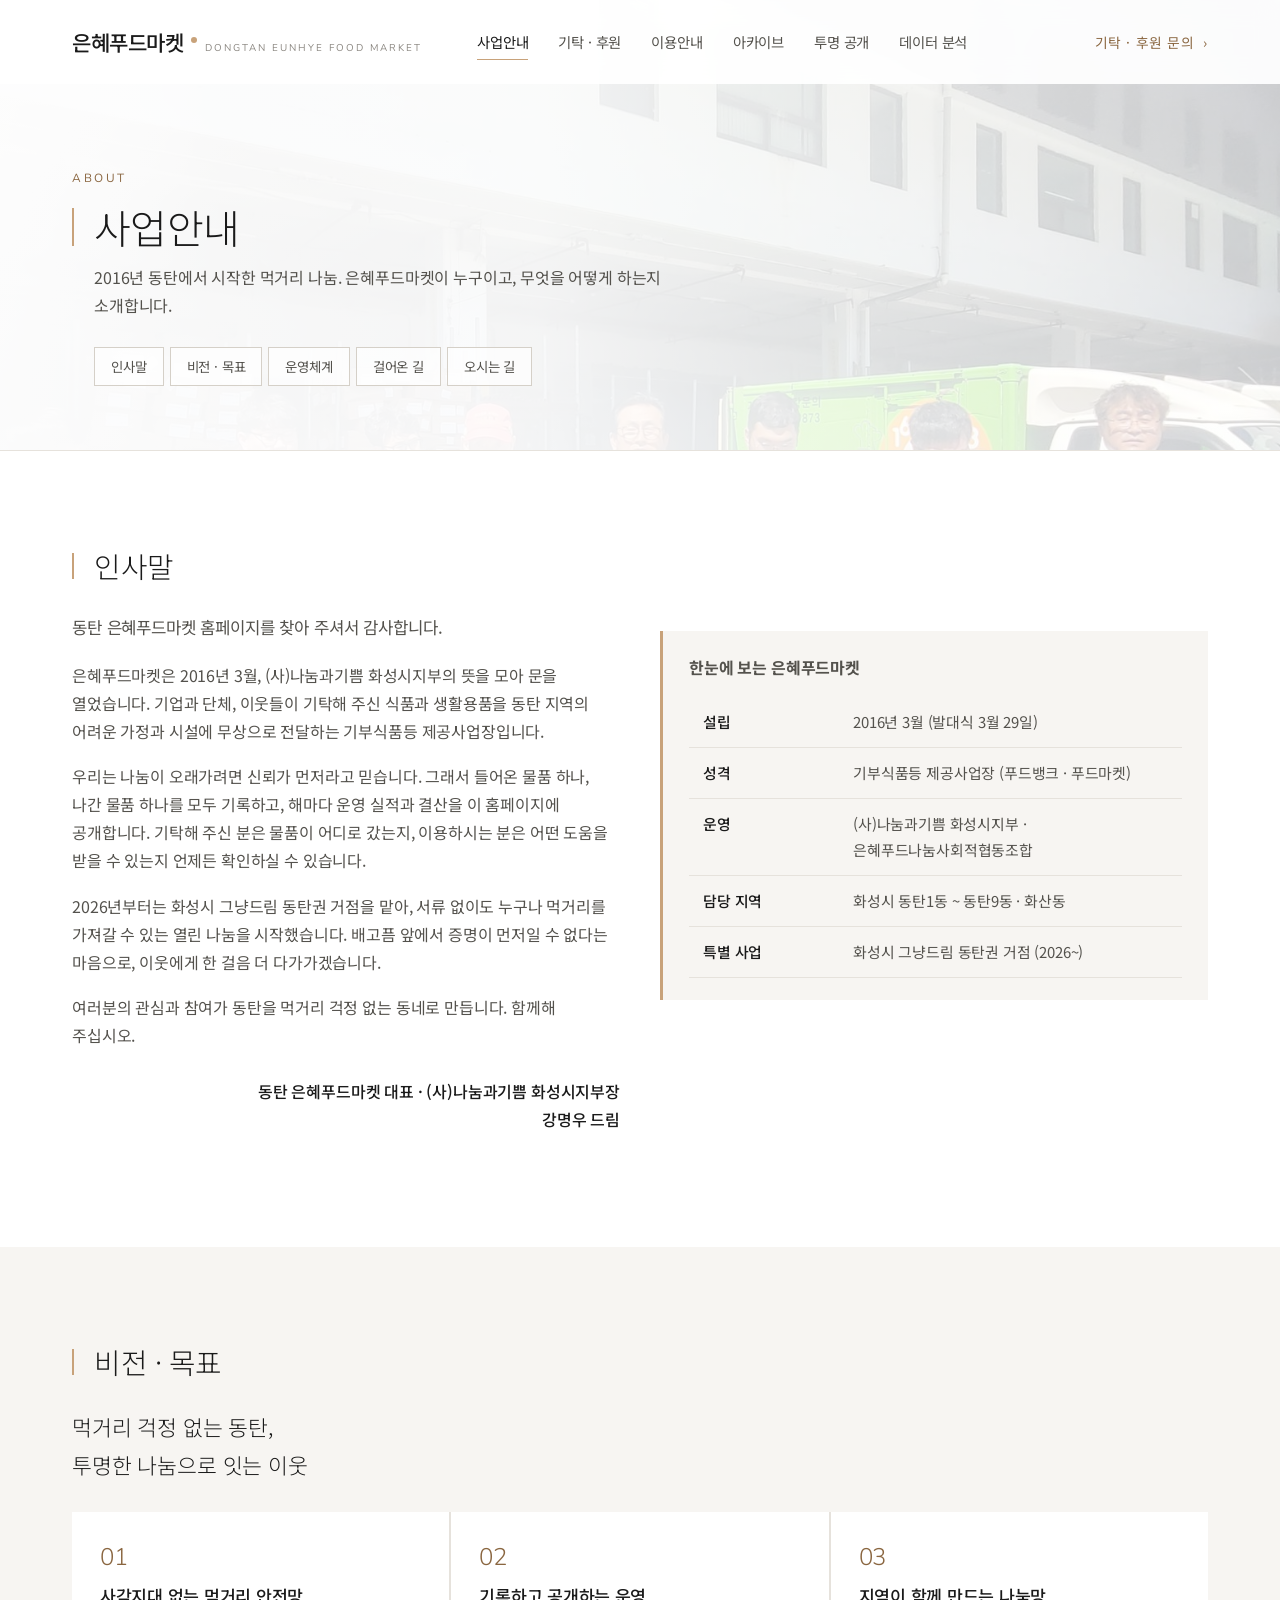
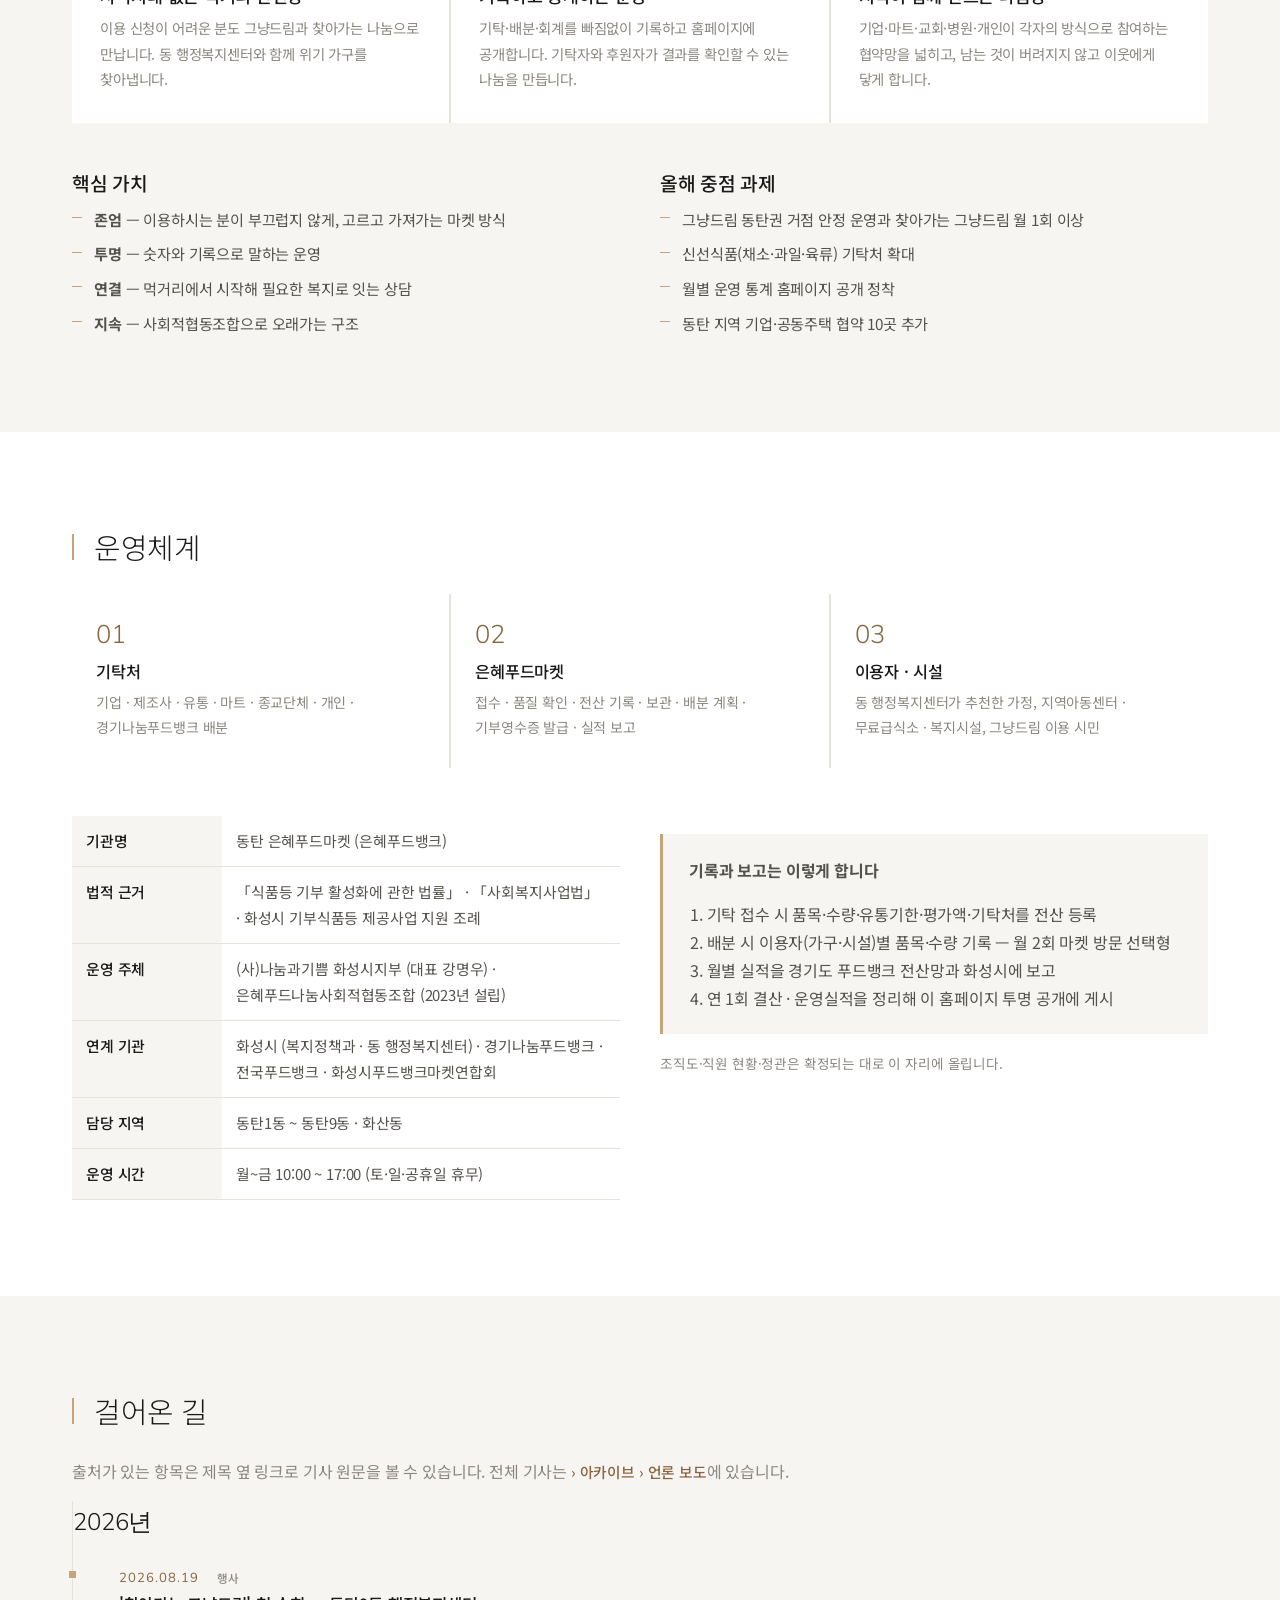
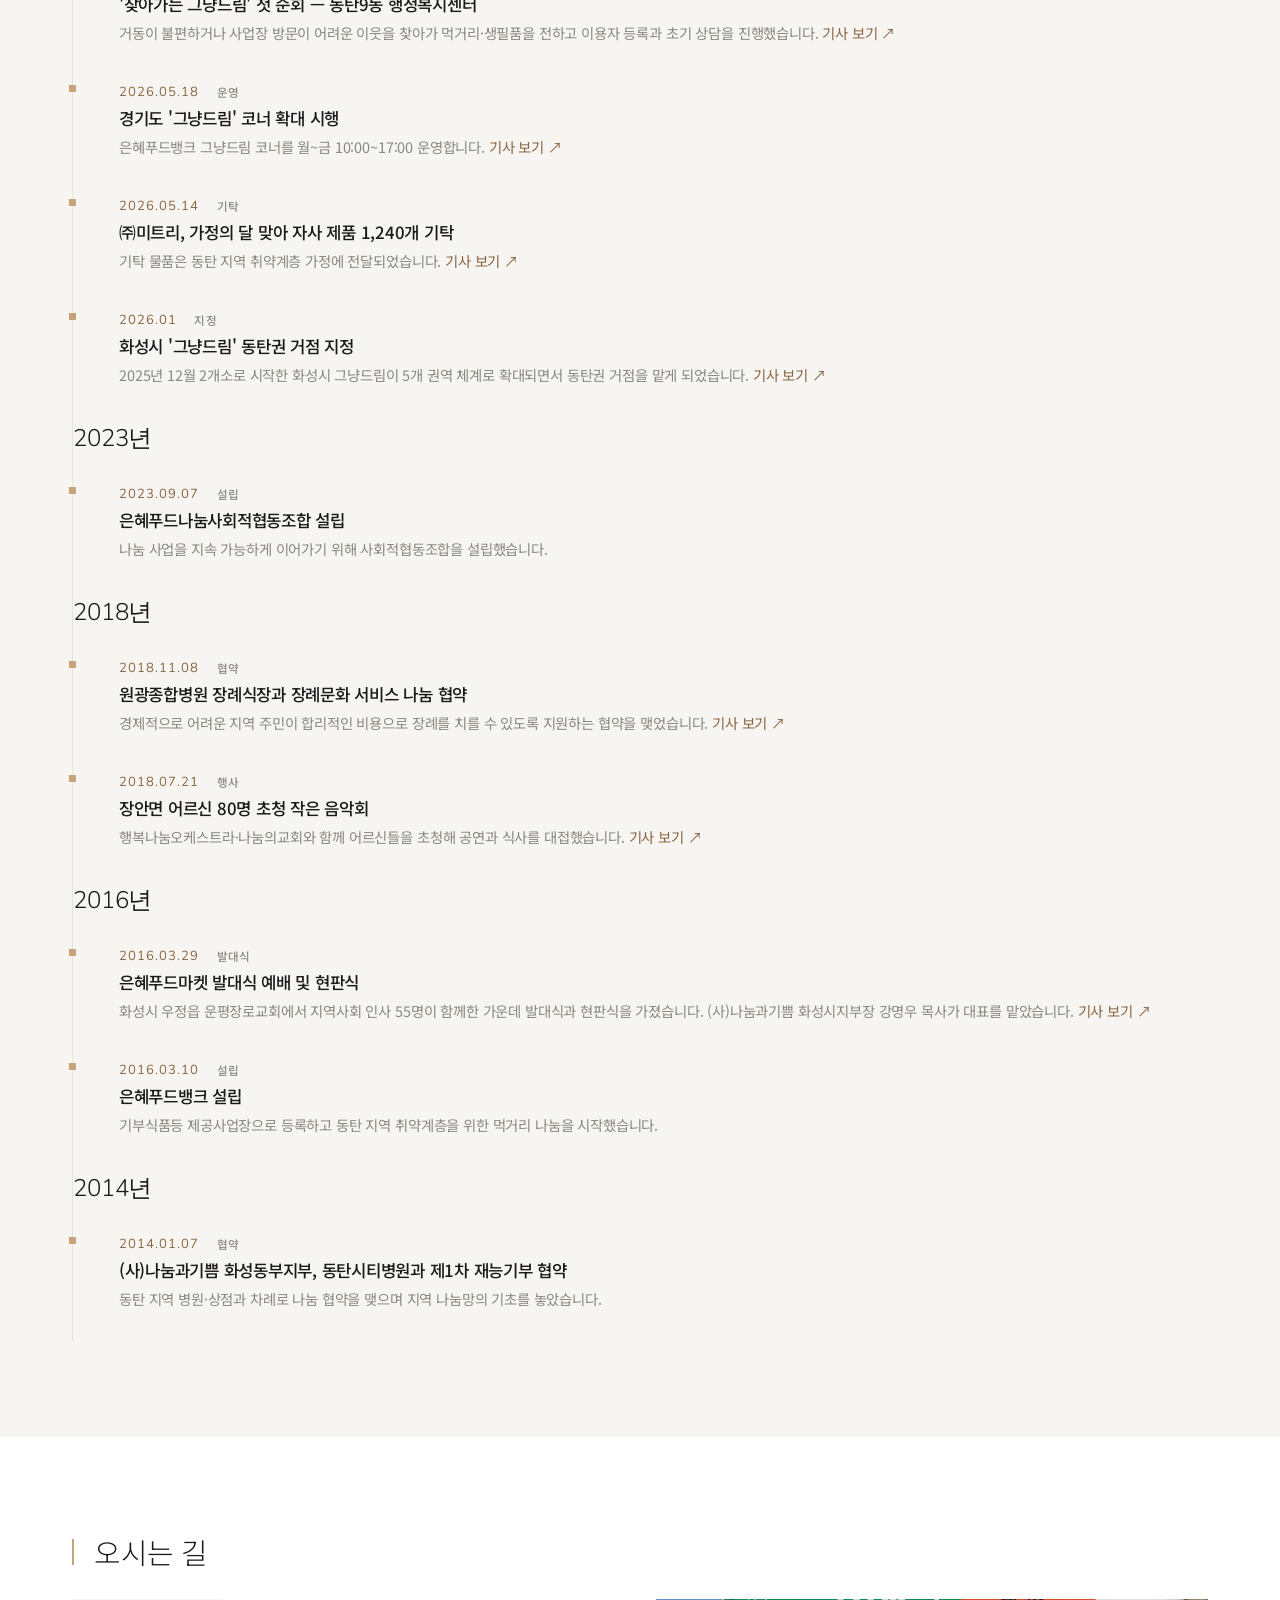
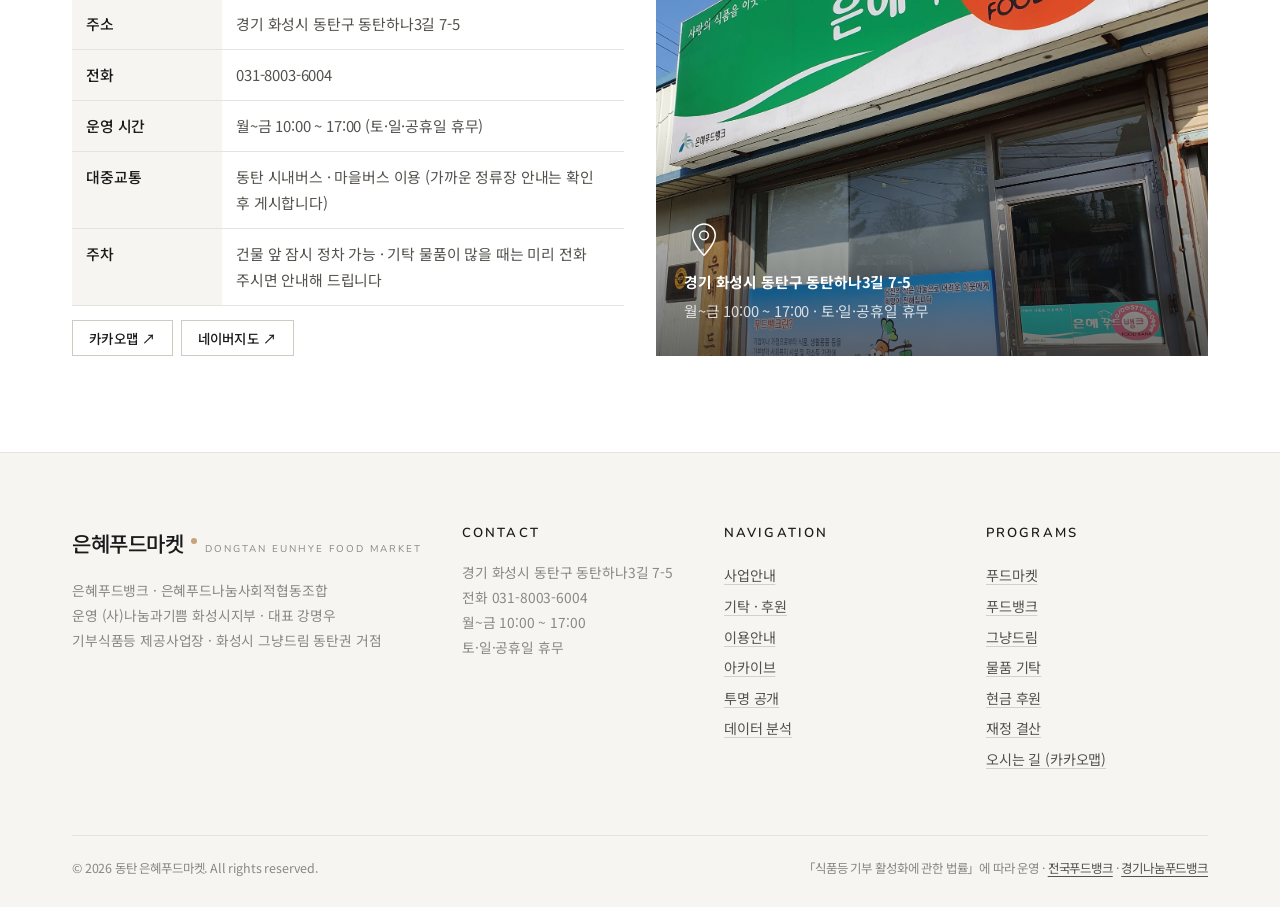
==== commit 27b10cbd: "feat: 페이지 배너와 나눔 방식 카드도 실제 현장 사진으로 교체 - 배너 6장: 우진미트 · 백년떡 · 유림식품 · 의류 나눔 · 물류 상차 · 미트리 기탁 - 카드 3장: 미" ====
--- a/about.html
+++ b/about.html
@@ -10,12 +10,12 @@
   <link rel="preconnect" href="https://fonts.googleapis.com" />
   <link rel="preconnect" href="https://fonts.gstatic.com" crossorigin />
   <link href="https://fonts.googleapis.com/css2?family=Noto+Sans+KR:wght@300;400;500;700&family=Nunito:wght@200;300;400;600&display=swap" rel="stylesheet" />
-  <link rel="stylesheet" href="css/style.css?v=5" />
+  <link rel="stylesheet" href="css/style.css?v=9" />
 </head>
 <body>
 <main id="main">
 
-  <section class="page-banner" style="background-image:url(images/photo/banner-about.jpg)">
+  <section class="page-banner" style="background-image:url(images/photo/banner-about.jpg?v=5)">
     <div class="container">
       <span class="eyebrow">ABOUT</span>
       <h1>사업안내</h1>
@@ -146,7 +146,7 @@
           </table>
           <div class="map-links" id="mapLinks"></div>
         </div>
-        <div class="map-placeholder" id="mapBox" style="background-image:url(images/photo/banner-about.jpg)"></div>
+        <div class="map-placeholder" id="mapBox" style="background-image:url(images/photo/place-front.jpg?v=2)" role="img" aria-label="동탄 은혜푸드마켓 사업장 외관"></div>
       </div>
     </div>
   </section>
--- a/css/style.css
+++ b/css/style.css
@@ -186,7 +186,7 @@
 
 /* ============ 페이지 배너 (속 페이지) ============ */
 .page-banner{position:relative;background:var(--char-3) center/cover no-repeat;color:var(--ink);padding:calc(var(--header-h) + 84px) 0 64px;overflow:hidden;border-bottom:1px solid var(--line)}
-.page-banner::after{content:"";position:absolute;inset:0;background:linear-gradient(90deg,rgba(255,255,255,.97) 0%,rgba(255,255,255,.92) 42%,rgba(255,255,255,.55) 100%)}
+.page-banner::after{content:"";position:absolute;inset:0;background:linear-gradient(90deg,rgba(255,255,255,.98) 0%,rgba(255,255,255,.95) 42%,rgba(255,255,255,.74) 100%)}
 .page-banner .container{position:relative;z-index:2}
 .page-banner h1{color:var(--ink);font-size:2.5rem;font-weight:300;padding-left:22px;position:relative;margin-bottom:10px}
 .page-banner h1::before{content:"";position:absolute;left:0;top:.18em;bottom:.18em;width:2px;background:var(--tan)}
@@ -197,7 +197,7 @@
 @media (max-width:760px){
   .page-banner{padding:calc(var(--header-h) + 48px) 0 44px}
   .page-banner h1{font-size:1.9rem}
-  .page-banner::after{background:linear-gradient(180deg,rgba(255,255,255,.96) 0%,rgba(255,255,255,.88) 60%,rgba(255,255,255,.7) 100%)}
+  .page-banner::after{background:linear-gradient(180deg,rgba(255,255,255,.97) 0%,rgba(255,255,255,.93) 60%,rgba(255,255,255,.84) 100%)}
 }
 
 /* ============ 섹션 머리 ============ */
@@ -214,8 +214,10 @@
 .dark-shelf{position:relative;background:var(--cream);padding:0}
 .dark-shelf::after{content:"";position:absolute;top:0;bottom:0;left:100%;width:50vw;background:var(--cream)}
 .photo-cards{display:grid;grid-template-columns:repeat(3,1fr);gap:1px;background:var(--line)}
-.photo-card{position:relative;min-height:460px;color:var(--ink);display:flex;flex-direction:column;justify-content:flex-end;background:var(--char-3) center top/cover no-repeat}
-.photo-card .pc-body{position:relative;background:#fff;padding:28px 26px 0;margin-top:auto}
+.photo-card{position:relative;color:var(--ink);display:flex;flex-direction:column;justify-content:flex-end;background:#fff}
+.photo-card .pc-photo{width:100%;height:auto;aspect-ratio:4/3;object-fit:cover;background:var(--char-3);transition:opacity .25s}
+.photo-card:hover .pc-photo{opacity:.94}
+.photo-card .pc-body{position:relative;background:#fff;padding:26px 26px 0;margin-top:auto;flex:1 0 auto}
 .photo-card .pc-body::before{content:"";position:absolute;left:26px;top:calc(28px + 40px + 10px);height:1.4em;width:2px;background:var(--tan)}
 .photo-card .ico{color:var(--tan-dark);margin-bottom:14px}
 .photo-card h3{color:var(--ink);font-size:1.2rem;font-weight:500;padding-left:14px;margin-bottom:10px}
@@ -223,7 +225,7 @@
 .photo-card .pc-btn{display:block;background:#fff;color:var(--tan-dark);text-align:center;font-size:.84rem;padding:14px;border-top:1px solid var(--line);transition:background .2s,color .2s,border-color .2s}
 .photo-card:hover .pc-btn{background:var(--tan-dark);color:#fff;border-top-color:var(--tan-dark)}
 @media (max-width:1000px){ .split{grid-template-columns:1fr;gap:28px} .dark-shelf::after{display:none} }
-@media (max-width:760px){ .photo-cards{grid-template-columns:1fr} .photo-card{min-height:360px} }
+@media (max-width:760px){ .photo-cards{grid-template-columns:1fr} }
 
 /* 큰 숫자 + 특징 목록 */
 .why{display:grid;grid-template-columns:1fr 1.4fr;gap:56px;align-items:start}
